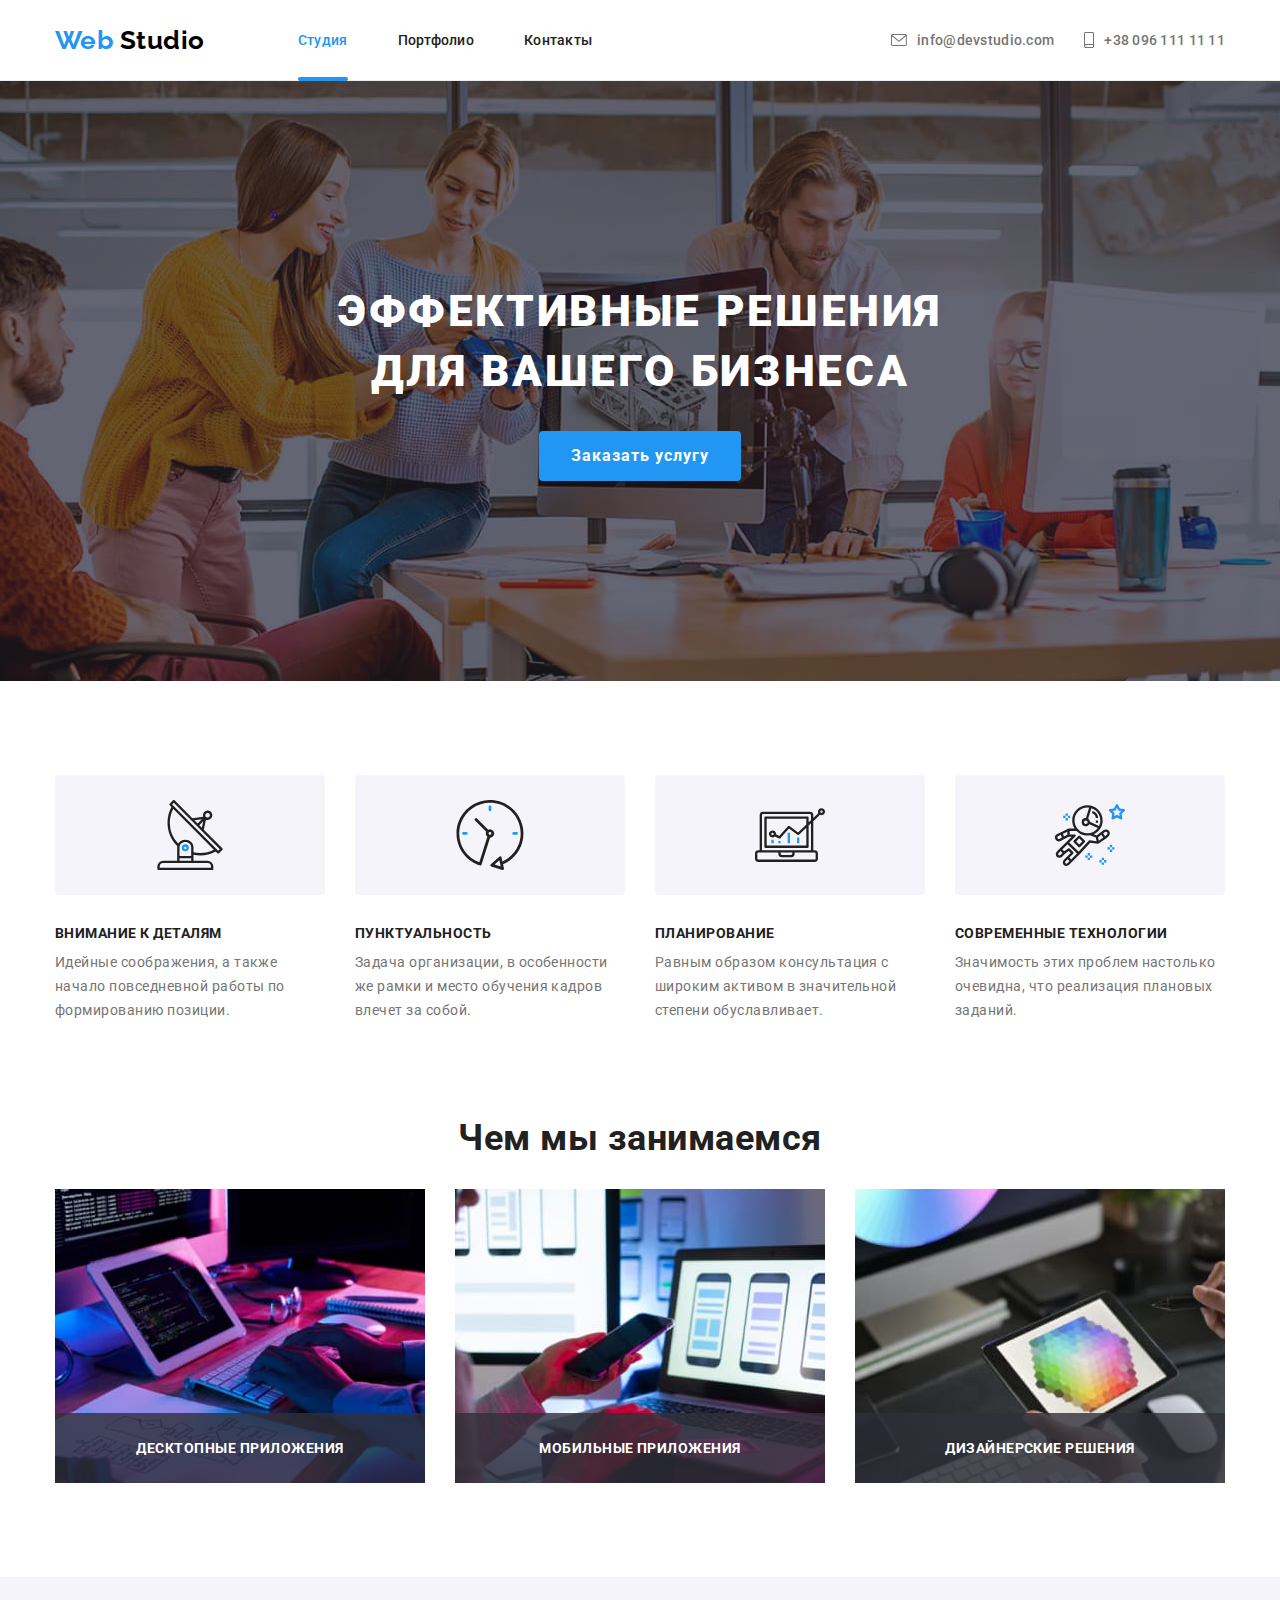
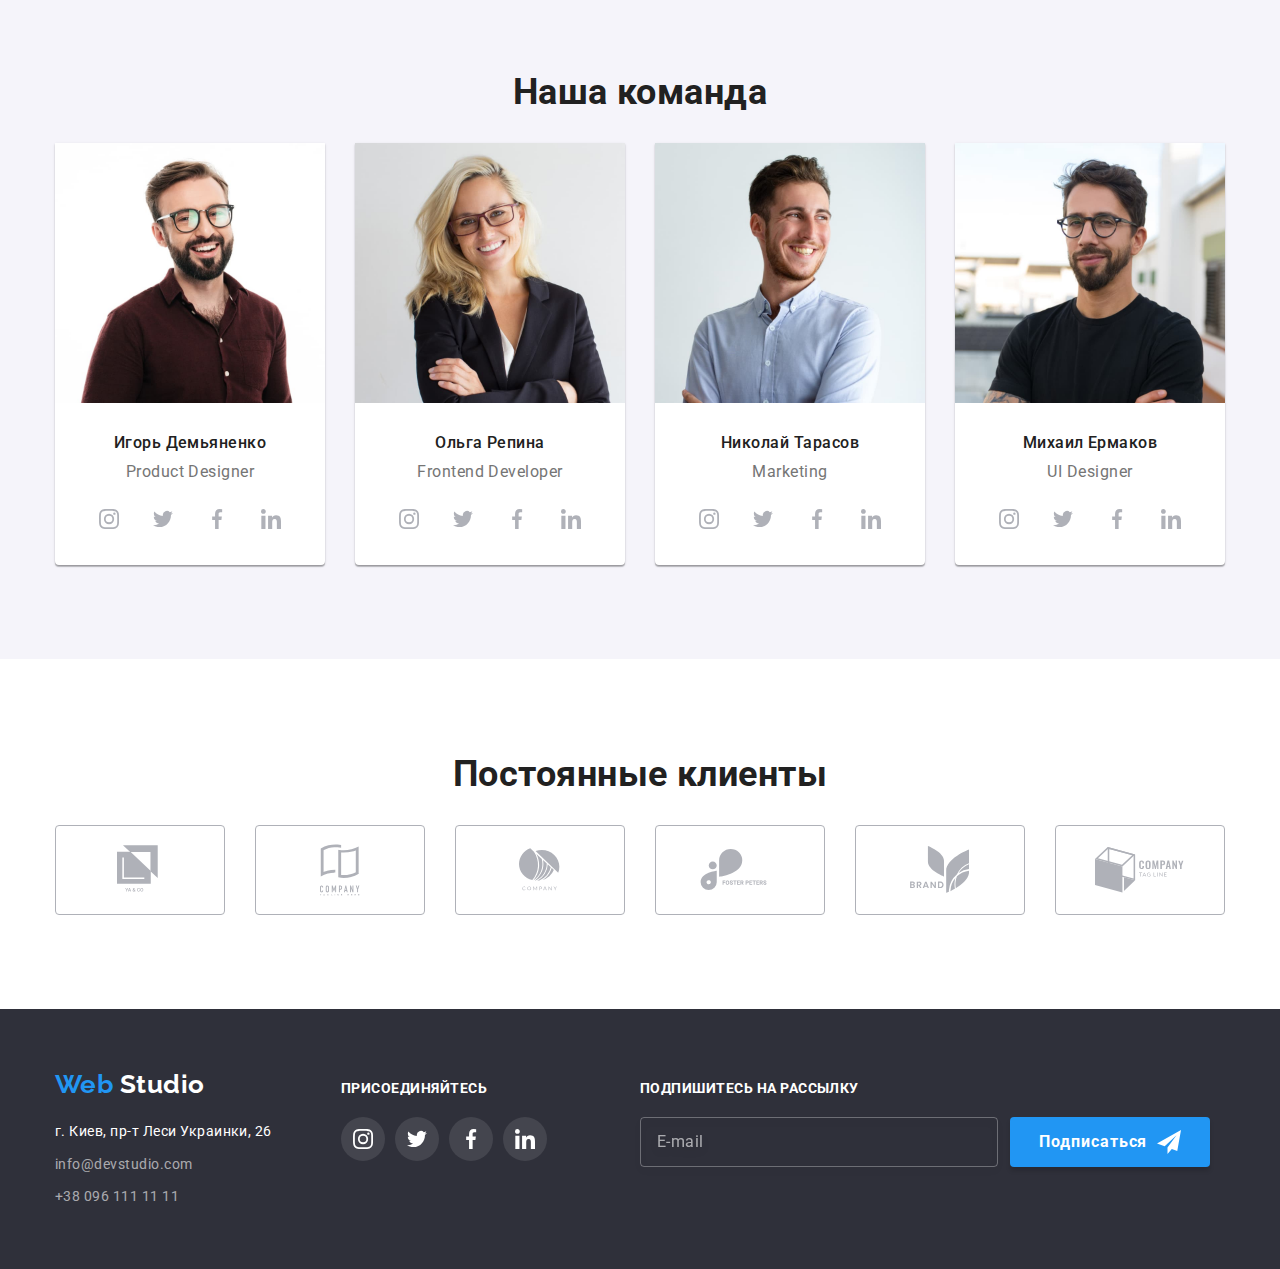
==== index.html @ 5e55ab85 "1" ====
<!DOCTYPE html>
<html lang="ru">

<head>
    <meta charset="UTF-8" />
    <meta name="viewport" content="width=device-width, initial-scale=1.0" />
    <title>Studio</title>
    <link
        href="https://fonts.googleapis.com/css2?family=Raleway:wght@700&family=Roboto:wght@400;500;700;900&display=swap"
        rel="stylesheet" />
    <link rel="stylesheet" href="./css/main.min.css">
</head>

<body>
    <header>
        <div class="container page-header">
            <nav class="header-nav">
                <a href="./index.html" class="logo-header logo"> <span>Web </span>Studio</a>
                <ul class="site-nav list">
                    <li class="item"><a href="./index.html" class="link current">Студия</a></li>
                    <li class="item"><a href="./portfolio.html" class="link">Портфолио</a></li>
                    <li class="item"><a href="#" class="link">Контакты</a></li>
                </ul>
            </nav>
            <ul class="contacts list">
                <li class="contacts item">
                    <a href="mailto:info@devstudio.com" class="link" target="_blank" rel="noopener noreferrer">
                        <svg class="contacts-icon envelope">
                            <use href="./images/sprite.svg#icon-envelope"></use>
                        </svg>
                        <span>info@devstudio.com</span>
                    </a>
                </li>
                <li class="contacts item">
                    <a href="tel:+380961111111" class="link" target="_blank" rel="noopener noreferrer">
                        <svg class="contacts-icon smartphone">
                            <use href="./images/sprite.svg#icon-smartphone"></use>
                        </svg>
                        <span>+38 096 111 11 11</span>
                    </a>
                </li>
            </ul>
        </div>
    </header>
    <main>

        <section class="hero">
            <div class="hero-container">
                <h1 class="hero-title">Эффективные решения для вашего бизнеса</h1>
                <button type="button" class="btn-main" data-modal-open>Заказать услугу</button>
            </div>
        </section>

        <section class="features no-padding">
            <div class="container">
                <h2 hidden class="visually-hidden">Advantage</h2>
                <ul class="features-list list">
                    <li class="features-item">
                        <div class="features-icon-bg">
                            <svg class="features-icon">
                                <use href="./images/sprite.svg#icon-antenna"></use>
                            </svg>
                        </div>
                        <h3 class="features-title">Внимание к деталям</h3>
                        <p>Идейные соображения, а также начало повседневной работы по формированию позиции.</p>
                    </li>
                    <li class="features-item">
                        <div class="features-icon-bg">
                            <svg class="features-icon">
                                <use href="./images/sprite.svg#icon-clock"></use>
                            </svg>
                        </div>
                        <h3 class="features-title">Пунктуальность</h3>
                        <p>Задача организации, в особенности же рамки и место обучения кадров влечет за собой.</p>
                    </li>
                    <li class="features-item">
                        <div class="features-icon-bg">
                            <svg class="features-icon">
                                <use href="./images/sprite.svg#icon-diagram"></use>
                            </svg>
                        </div>
                        <h3 class="features-title">Планирование</h3>
                        <p>Равным образом консультация с широким активом в значительной степени обуславливает.</p>
                    </li>
                    <li class="features-item">
                        <div class="features-icon-bg">
                            <svg class="features-icon">
                                <use href="./images/sprite.svg#icon-astronaut"></use>
                            </svg>
                        </div>
                        <h3 class="features-title">Современные технологии</h3>
                        <p>Значимость этих проблем настолько очевидна, что реализация плановых заданий.</p>
                    </li>
                </ul>
            </div>
        </section>

        <section class="services">
            <div class="container">
                <h2 class="section-title">Чем мы занимаемся</h2>
                <ul class="services-list list">
                    <li class="flex-element">
                        <img src="./images/img1.jpg" alt="Десктопные приложения" width="370" />
                        <h3>Десктопные приложения</h3>
                    </li>
                    <li class="flex-element">
                        <img src="./images/img2.jpg" alt="Мобильные приложения" width="370" />
                        <h3>Мобильные приложения</h3>
                    </li>
                    <li class="flex-element">
                        <img src="./images/img3.jpg" alt="Дизайнерские решения веб" width="370" />
                        <h3>Дизайнерские решения</h3>
                    </li>
                </ul>
            </div>
        </section>

        <section class="team">
            <div class="container">
                <h2 class="section-title">Наша команда</h2>
                <ul class="team-list list">
                    <li class="team-card">
                        <img src="images/img4.jpg" alt="Николай Кучеренко" width="270" />
                        <div class="team-main-info">
                            <h3>Игорь Демьяненко</h3>
                            <p>Product Designer</p>
                            <ul class="social-icons-list list">
                                <li class="social-icons-item">
                                    <a href="#" class="social-icons-link" target="_blank" rel="noopener noreferrer"
                                        aria-label="ссылка на Инстаграм">
                                        <svg class="social-icon" width="20" height="20">
                                            <use href="./images/sprite.svg#icon-instagram"></use>
                                        </svg>
                                    </a>
                                </li>
                                <li class="social-icons-item">
                                    <a href="#" class="social-icons-link" target="_blank" rel="noopener norefferer"
                                        aria-label="ссылка на Твиттер">
                                        <svg class="social-icon" width="20" height="20">
                                            <use href="./images/sprite.svg#icon-twitter"></use>
                                        </svg>
                                    </a>
                                </li>
                                <li class="social-icons-item">
                                    <a href="#" class="social-icons-link" target="_blank" rel="noopener norefferer"
                                        aria-label="ссылка на Фейсбук">
                                        <svg class="social-icon" width="20" height="20">
                                            <use href="./images/sprite.svg#icon-facebook"></use>
                                        </svg>
                                    </a>
                                </li>
                                <li class="social-icons-item">
                                    <a href="#" class="social-icons-link" target="_blank" rel="noopener norefferer"
                                        aria-label="ссылка на Линкэдин">
                                        <svg class="social-icon" width="20" height="20">
                                            <use href="./images/sprite.svg#icon-linkedin"></use>
                                        </svg>
                                    </a>
                                </li>
                            </ul>
                        </div>
                    </li>
                    <li class="team-card">
                        <img src="./images/img5.jpg" alt="Ольга Иванова" width="270" />
                        <div class="team-main-info">
                            <h3>Ольга Репина</h3>
                            <p>Frontend Developer</p>
                            <ul class="social-icons-list list">
                                <li class="social-icons-item">
                                    <a href="#" class="social-icons-link" target="_blank" rel="noopener noreferrer"
                                        aria-label="ссылка на Инстаграм">
                                        <svg class="social-icon" width="20" height="20">
                                            <use href="./images/sprite.svg#icon-instagram"></use>
                                        </svg>
                                    </a>
                                </li>
                                <li class="social-icons-item">
                                    <a href="#" class="social-icons-link" target="_blank" rel="noopener norefferer"
                                        aria-label="ссылка на Твиттер">
                                        <svg class="social-icon" width="20" height="20">
                                            <use href="./images/sprite.svg#icon-twitter"></use>
                                        </svg>
                                    </a>
                                </li>
                                <li class="social-icons-item">
                                    <a href="#" class="social-icons-link" target="_blank" rel="noopener norefferer"
                                        aria-label="ссылка на Фейсбук">
                                        <svg class="social-icon" width="20" height="20">
                                            <use href="./images/sprite.svg#icon-facebook"></use>
                                        </svg>
                                    </a>
                                </li>
                                <li class="social-icons-item">
                                    <a href="#" class="social-icons-link" target="_blank" rel="noopener norefferer"
                                        aria-label="ссылка на Линкэдин">
                                        <svg class="social-icon" width="20" height="20">
                                            <use href="./images/sprite.svg#icon-linkedin"></use>
                                        </svg>
                                    </a>
                                </li>
                            </ul>
                        </div>
                    </li>
                    <li class="team-card">
                        <img src="./images/img6.jpg" alt="Андрей Шевченко" width="270" />
                        <div class="team-main-info">
                            <h3>Николай Тарасов</h3>
                            <p>Marketing</p>
                            <ul class="social-icons-list list">
                                <li class="social-icons-item">
                                    <a href="#" class="social-icons-link" target="_blank" rel="noopener noreferrer"
                                        aria-label="ссылка на Инстаграм">
                                        <svg class="social-icon" width="20" height="20">
                                            <use href="./images/sprite.svg#icon-instagram"></use>
                                        </svg>
                                    </a>
                                </li>
                                <li class="social-icons-item">
                                    <a href="#" class="social-icons-link" target="_blank" rel="noopener norefferer"
                                        aria-label="ссылка на Твиттер">
                                        <svg class="social-icon" width="20" height="20">
                                            <use href="./images/sprite.svg#icon-twitter"></use>
                                        </svg>
                                    </a>
                                </li>
                                <li class="social-icons-item">
                                    <a href="#" class="social-icons-link" target="_blank" rel="noopener norefferer"
                                        aria-label="ссылка на Фейсбук">
                                        <svg class="social-icon" width="20" height="20">
                                            <use href="./images/sprite.svg#icon-facebook"></use>
                                        </svg>
                                    </a>
                                </li>
                                <li class="social-icons-item">
                                    <a href="#" class="social-icons-link" target="_blank" rel="noopener norefferer"
                                        aria-label="ссылка на Линкэдин">
                                        <svg class="social-icon" width="20" height="20">
                                            <use href="./images/sprite.svg#icon-linkedin"></use>
                                        </svg>
                                    </a>
                                </li>
                            </ul>
                        </div>
                    </li>
                    <li class="team-card">
                        <img src="./images/img7.jpg" alt="Иван Николаев" width="270" />
                        <div class="team-main-info">
                            <h3>Михаил Ермаков</h3>
                            <p>UI Designer</p>
                            <ul class="social-icons-list list">
                                <li class="social-icons-item">
                                    <a href="#" class="social-icons-link" target="_blank" rel="noopener noreferrer"
                                        aria-label="ссылка на Инстаграм">
                                        <svg class="social-icon" width="20" height="20">
                                            <use href="./images/sprite.svg#icon-instagram"></use>
                                        </svg>
                                    </a>
                                </li>
                                <li class="social-icons-item">
                                    <a href="#" class="social-icons-link" target="_blank" rel="noopener norefferer"
                                        aria-label="ссылка на Твиттер">
                                        <svg class="social-icon" width="20" height="20">
                                            <use href="./images/sprite.svg#icon-twitter"></use>
                                        </svg>
                                    </a>
                                </li>
                                <li class="social-icons-item">
                                    <a href="#" class="social-icons-link" target="_blank" rel="noopener norefferer"
                                        aria-label="ссылка на Фейсбук">
                                        <svg class="social-icon" width="20" height="20">
                                            <use href="./images/sprite.svg#icon-facebook"></use>
                                        </svg>
                                    </a>
                                </li>
                                <li class="social-icons-item">
                                    <a href="#" class="social-icons-link" target="_blank" rel="noopener norefferer"
                                        aria-label="ссылка на Линкэдин">
                                        <svg class="social-icon" width="20" height="20">
                                            <use href="./images/sprite.svg#icon-linkedin"></use>
                                        </svg>
                                    </a>
                                </li>
                            </ul>
                        </div>
                    </li>
                </ul>
            </div>
        </section>

        <section class="clients">
            <div class="container studio ">
                <h2 class="section-title">Постоянные клиенты</h2>
                <ul class="clients-list list">
                    <li class="clients-item">
                        <a href="#" class="clients-link " target="_blank" rel="noopener noreferrer" aria-label="YA&KO">
                            <svg class="clients-icon" width="45" height="50">
                                <use href="./images/sprite.svg#icon-logo1"></use>
                            </svg>
                        </a>
                    </li>
                    <li class="clients-item">
                        <a href="#" class="clients-link" target="_blank" rel="noopener noreferrer"
                            aria-label="Company Tagline Here">
                            <svg class="clients-icon" width="40" height="52">
                                <use href="./images/sprite.svg#icon-logo2"></use>
                            </svg>
                        </a>
                    </li>
                    <li class="clients-item">
                        <a href="#" class="clients-link" target="_blank" rel="noopener noreferrer" aria-label="Company">
                            <svg class="clients-icon" width="41" height="43">
                                <use href="./images/sprite.svg#icon-logo3"></use>
                            </svg>
                        </a>
                    </li>
                    <li class="clients-item">
                        <a href="#" class="clients-link" target="_blank" rel="noopener noreferrer"
                            aria-label="Foster Peretrs">
                            <svg class="clients-icon" width="80" height="42">
                                <use href="./images/sprite.svg#icon-logo4"></use>
                            </svg>
                        </a>
                    </li>
                    <li class="clients-item">
                        <a href="#" class="clients-link" target="_blank" rel="noopener noreferrer" aria-label="Brand">
                            <svg class="clients-icon" width="59" height="47">
                                <use href="./images/sprite.svg#icon-logo5"></use>
                            </svg>
                        </a>
                    </li>
                    <li class="clients-item">
                        <a href="#" class="clients-link" target="_blank" rel="noopener noreferrer"
                            aria-label="Company Tag Line">
                            <svg class="clients-icon" width="89" height="46">
                                <use href="./images/sprite.svg#icon-logo6"></use>
                            </svg>
                        </a>
                    </li>
                </ul>
            </div>
        </section>
    </main>



    <footer class="footer">
        <div class="footer-flexbox container">
            <div class="footer-block-contacts">
                <div class="footer-address-contacts">
                    <a href="./" class="logo-footer logo"> <span>Web </span>Studio</a>
                    <address class="address">
                        <ul class="list">
                            <li class="address-item">г. Киев, пр-т Леси Украинки, 26</li>
                            <li class="address-contacts">
                                <a href="mailto:info@devstudio.com" class="link" target="_blank"
                                    rel="noopener noreferrer">
                                    info@devstudio.com
                                </a>
                            </li>
                            <li class="address-contacts">
                                <a href="tel:+380961111111" class="link" target="_blank" rel="noopener noreferrer">
                                    +38 096 111 11 11
                                </a>
                            </li>
                        </ul>
                    </address>
                </div>
                <div class="footer-social-contacts">
                    <p>
                        <b class="call-to-activity">Присоединяйтесь</b>
                    </p>
                    <ul class="footer-social-icons-list list">
                        <li class="footer-social-icons-item">
                            <a href="#" class="footer-social-icons-link" target="_blank" rel="noopener noreferrer"
                                aria-label="ссылка на Инстаграм">
                                <svg class="footer-social-icon" width="20" height="20">
                                    <use href="./images/sprite.svg#icon-instagram"></use>
                                </svg>
                            </a>
                        </li>
                        <li class="footer-social-icons-item">
                            <a href="#" class="footer-social-icons-link" target="_blank" rel="noopener norefferer"
                                aria-label="ссылка на Твиттер">
                                <svg class="footer-social-icon" width="20" height="20">
                                    <use href="./images/sprite.svg#icon-twitter"></use>
                                </svg>
                            </a>
                        </li>
                        <li class="footer-social-icons-item">
                            <a href="#" class="footer-social-icons-link" target="_blank" rel="noopener norefferer"
                                aria-label="ссылка на Фейсбук">
                                <svg class="footer-social-icon" width="20" height="20">
                                    <use href="./images/sprite.svg#icon-facebook"></use>
                                </svg>
                            </a>
                        </li>
                        <li class="footer-social-icons-item">
                            <a href="#" class="footer-social-icons-link" target="_blank" rel="noopener norefferer"
                                aria-label="ссылка на Линкэдин">
                                <svg class="footer-social-icon" width="20" height="20">
                                    <use href="./images/sprite.svg#icon-linkedin"></use>
                                </svg>
                            </a>
                        </li>
                    </ul>
                </div>
            </div>
            <div class="footer-form">
                <p>
                    <b class="call-to-activity">Подпишитесь на рассылку</b>
                </p>
                <div class="input-form">
                    <form class="mail-form">


                        <input class="form-input-mail" type="text" id="mail" placeholder="E-mail" />

                        <button type="submit" class="btn-footer">
                            Подписаться<svg class="icon-logo-thumb" width="24" height="24">
                                <use xlink:href="./images/symbol-defs.svg#icon-icon-send" />
                            </svg>
                        </button>
                    </form>
                </div>
            </div>
        </div>
    </footer>






    <div class="backdrop is-hidden" data-modal>
        <div class="modal">


            <form action="#" class="modal-form-box">

                <button type="button" class="btn-modal" data-modal-close>
                    <svg class="modal-icon" width="18" height="18">
                        <use href="./images/sprite.svg#close-back-18dp"></use>
                    </svg>
                </button>
                <h2 class="section-title-top">Оставьте свои данные, мы вам перезвоним</h2>

                <div class="modal-form-field">
                    <label class="modal-label" for="name-form">
                        <span class="text-dec-label">Имя</span>
                        <input class="contact-form-text" type="text" name="user-name*" id="name-form">
                        <svg class="icon-form-input">
                            <use xlink:href="./images/sprite.svg#icon-human" />
                        </svg>
                    </label>
                </div>

                <div class="modal-form-field">
                    <label for="tel-form">
                        <span class="text-dec-label">Телефон</span>
                        <input class="contact-form-text" type="tel" name="tel*" id="tel-form">
                        <svg class="icon-form-input">
                            <use xlink:href="./images/sprite.svg#icon-tel" />
                        </svg>
                    </label>
                </div>


                <div class="modal-form-field">
                    <label for="mail-form">
                        <span class="text-dec-label">Почта</span>
                        <input class="contact-form-text" type="email" name="mail*" id="mail-form">
                        <svg class="icon-form-input">
                            <use xlink:href="./images/sprite.svg#icon-mail" />
                        </svg>
                    </label>
                </div>


                <div class="modal-form-field">
                    <label for="comment-form">
                        <span class="text-dec-label">Комментарий</span>
                        <textarea class="contact-form-massage" placeholder="Введите текст" name="user-messag"
                            id="comment-form"></textarea>
                    </label>
                </div>

                <div class="modal-form-confirmation">
                    <input class="contact-form-input visually-hidden" type="checkbox" value="accept" name="policy"
                        id="policy">
                    <label class="confirmation" for="policy">
                        <span class="confirmation-title">Соглашаюсь с рассылкойи принимаю &nbsp;</span>
                        <a href="./index.html" class="accept-text-desc">Условия договора</a>
                    </label>
                </div>

                <button type="submit" class="btn-modal-push">Отправить</button>
            </form>


        </div>
    </div>
    <script src="./js/modal.js"></script>
</body>

</html>
---- css/main.min.css ----
.visually-hidden{position:absolute !important;clip:rect(1px 1px 1px 1px);clip:rect(1px, 1px, 1px, 1px);padding:0 !important;border:0 !important;height:1px !important;width:1px !important;overflow:hidden}html{box-sizing:border-box}*,*::before,*::after{box-sizing:inherit}body{font-family:'Roboto', sans-serif;letter-spacing:0.03em}a{display:block;text-decoration:none}address{font-style:normal}.list{list-style:none;padding:0;margin:0}.logo{font-family:'Raleway', sans-serif;font-weight:700;font-size:26px;line-height:1.192;color:#000}.logospan{color:#2196f3}img{display:block;max-width:100%;height:auto}header{border-bottom:1px solid #ececec}header-header{display:flex;align-items:center}header-nav{display:flex;align-items:center}.logo-header{color:#000;margin-right:93px}.page-header{justify-content:space-between;flex-wrap:wrap;display:flex;align-items:center}.header-nav{display:flex;align-items:center}.site-nav{flex-wrap:wrap;display:flex}.site-nav .item:not(:last-child){margin-right:50px}.site-nav .link{padding-top:32px;padding-bottom:32px;font-weight:500;font-size:14px;line-height:1.143;letter-spacing:0.02em;color:#212121;transition:color 250ms cubic-bezier(0.4, 0, 0.2, 1)}.site-nav .current{position:relative;color:#2196f3}.site-nav .current::after{position:absolute;bottom:-1px;display:block;content:' ';border-radius:2px;width:100%;height:4px;background:#2196f3}.site-nav .link:hover,.site-nav .link:focus{color:#2196f3}.contacts{display:flex;margin-left:auto}.contacts .item+.item{margin-left:30px}.contacts .link{display:flex;align-items:center;font-weight:500;font-size:14px;line-height:1.143;letter-spacing:0.02em;color:#757575;transition:color 250ms cubic-bezier(0.4, 0, 0.2, 1)}.contacts .link:hover,.contacts .link:focus{color:#2196f3}.contacts-icon{margin-right:10px;fill:currentColor}.contacts-icon.envelope{width:16px;height:12px}.contacts-icon.smartphone{width:10px;height:16px}.btn-footer{display:flex;align-items:center;min-width:200px;min-height:50px;padding:10px 28px 10px 29px;border-radius:4px;font-weight:700;font-size:16px;line-height:1.875;text-align:center;letter-spacing:0.06em;color:#fff;background:#2196f3;box-shadow:0px 4px 4px rgba(0,0,0,0.15);cursor:pointer;border:0 solid transparent;background-color:#2196f3;transition:color 250ms cubic-bezier(0.4, 0, 0.2, 1),background-color 250ms cubic-bezier(0.4, 0, 0.2, 1)}.social-icons-list{flex-wrap:wrap;display:flex;justify-content:center}.social-icons-link{display:flex;justify-content:center;align-items:center;width:44px;height:44px;border-radius:50%;color:#afb1b8;background-color:transparent;transition:color 250ms cubic-bezier(0.4, 0, 0.2, 1),background-color 250ms cubic-bezier(0.4, 0, 0.2, 1)}.social-icons-link:hover,.social-icons-link:focus{color:#fff;background-color:#2196f3}.social-icons-item:not(:last-child){margin-right:10px}.social-icon{fill:currentColor}/*! normalize.css v8.0.1 | MIT License | github.com/necolas/normalize.css */html{line-height:1.15;-webkit-text-size-adjust:100%}body{margin:0}main{display:block}h1{font-size:2em;margin:0.67em 0}hr{box-sizing:content-box;height:0;overflow:visible}pre{font-family:monospace, monospace;font-size:1em}a{background-color:transparent}abbr[title]{border-bottom:none;text-decoration:underline;text-decoration:underline dotted}b,strong{font-weight:bolder}code,kbd,samp{font-family:monospace, monospace;font-size:1em}small{font-size:80%}sub,sup{font-size:75%;line-height:0;position:relative;vertical-align:baseline}sub{bottom:-0.25em}sup{top:-0.5em}img{border-style:none}button,input,optgroup,select,textarea{font-family:inherit;font-size:100%;line-height:1.15;margin:0}button,input{overflow:visible}button,select{text-transform:none}button,[type="button"],[type="reset"],[type="submit"]{-webkit-appearance:button}button::-moz-focus-inner,[type="button"]::-moz-focus-inner,[type="reset"]::-moz-focus-inner,[type="submit"]::-moz-focus-inner{border-style:none;padding:0}button:-moz-focusring,[type="button"]:-moz-focusring,[type="reset"]:-moz-focusring,[type="submit"]:-moz-focusring{outline:1px dotted ButtonText}fieldset{padding:0.35em 0.75em 0.625em}legend{box-sizing:border-box;color:inherit;display:table;max-width:100%;padding:0;white-space:normal}progress{vertical-align:baseline}textarea{overflow:auto}[type="checkbox"],[type="radio"]{box-sizing:border-box;padding:0}[type="number"]::-webkit-inner-spin-button,[type="number"]::-webkit-outer-spin-button{height:auto}[type="search"]{-webkit-appearance:textfield;outline-offset:-2px}[type="search"]::-webkit-search-decoration{-webkit-appearance:none}::-webkit-file-upload-button{-webkit-appearance:button;font:inherit}details{display:block}summary{display:list-item}template{display:none}[hidden]{display:none}section{padding-top:94px;padding-bottom:94px}.hero{display:flex;max-width:100%;min-height:600px;margin-left:auto;margin-right:auto;background-color:#757575;background-image:linear-gradient(to right, rgba(47,48,58,0.4), rgba(47,48,58,0.4)),url(../images/hero-img.jpg);background-repeat:no-repeat;background-position:center;background-size:cover}.hero-container{display:flex;flex-wrap:wrap;justify-content:center;max-width:696px;margin:auto}.hero-title{margin-top:0;margin-bottom:30px;font-weight:900;font-size:44px;line-height:1.364;letter-spacing:0.06em;text-align:center;text-transform:uppercase;color:#fff}html{box-sizing:border-box}*,*::before,*::after{box-sizing:inherit}body{font-family:'Roboto', sans-serif;letter-spacing:0.03em}a{display:block;text-decoration:none}address{font-style:normal}address>.list{font-weight:400;font-size:14px;line-height:1.714}address-contacts .link{margin-top:9px;color:rgba(255,255,255,0.6);transition:color 250ms cubic-bezier(0.4, 0, 0.2, 1)}address-contacts .link:hover,address-contacts .link:focus{color:#2196f3}img{display:block}.list{list-style:none;padding:0;margin:0}.container{max-width:1200px;margin-right:auto;margin-left:auto;padding-right:15px;padding-left:15px}.logo{font-family:'Raleway', sans-serif;font-weight:700;font-size:26px;line-height:1.192}.logo span{color:#2196f3}.btn-main{border-radius:4px;border:0 solid transparent;min-width:200px;padding:10px 32px;font-weight:700;font-size:16px;line-height:1.875;letter-spacing:0.06em;color:#fff;background-color:#2196f3;box-shadow:0px 4px 4px rgba(0,0,0,0.15);cursor:pointer;transition:color 250ms cubic-bezier(0.4, 0, 0.2, 1),background-color 250ms cubic-bezier(0.4, 0, 0.2, 1)}.btn-main:hover,.btn-main:focus{color:#2196f3;background-color:#fff}.section-title{margin-top:0;font-weight:bold;font-size:36px;line-height:1.167;text-align:center;color:#212121}.features-title{margin-top:30px;margin-bottom:10px;font-weight:700;font-size:14px;line-height:1.143;text-transform:uppercase;color:#212121}.projects-title{font-weight:700;font-size:18px;line-height:2;letter-spacing:0.06em;color:#212121}.projects-subtitle{font-weight:400;font-size:16px;line-height:1.875;color:#757575}section.no-padding{padding-bottom:0}.features-list{flex-wrap:wrap;display:flex}.features-list .features-item{width:calc((100% - 90px) / 4)}.features-list>.features-item:not(:last-child){margin-right:30px}.features-icon-bg{display:flex;justify-content:center;align-items:center;max-width:100%;height:120px;background-color:#f5f4fa;border-radius:4px}.features-icon{width:70px;height:70px}.features p{margin:0;font-weight:400;font-size:14px;line-height:1.714;color:#757575}.services-list{display:flex;flex-wrap:wrap}.services-list .flex-element{width:calc((100% - 60px) / 3)}.services-list .flex-element:not(:nth-child(3n)){margin-right:30px}.services-list .flex-element{position:relative}.services-list h3{position:absolute;bottom:0;margin:0;padding-top:27px;padding-bottom:27px;font-weight:700;font-size:14px;line-height:1.143;text-align:center;text-transform:uppercase;width:100%;height:70px;color:#fff;background:rgba(47,48,58,0.8)}.team{display:flex;flex-wrap:wrap;background-color:#f5f4fa;min-width:100%}.team-list{display:flex;flex-wrap:wrap}.team-card{width:calc((100% - 90px) / 4);border-radius:0px 0px 4px 4px;background-color:#fff;box-shadow:0px 1px 3px rgba(0,0,0,0.12),0px 1px 1px rgba(0,0,0,0.14),0px 2px 1px rgba(0,0,0,0.2)}.team h3{margin-top:0;margin-bottom:10px;font-weight:500;font-size:16px;line-height:1.187;text-align:center;color:#212121}.team p{margin-top:0;margin-bottom:16px;font-weight:400;font-size:16px;line-height:1.187;text-align:center;color:#757575}.team-list .team-card:not(:nth-child(4n)){margin-right:30px}.team-main-info{padding-top:30px;padding-bottom:24px}.clients-list{display:flex;flex-wrap:wrap}.clients-list .clients-item{width:calc((100% - 150px) / 6)}.clients-list .clients-item:not(:nth-child(6n)){margin-right:30px}.clients-link{display:flex;justify-content:center;align-items:center;height:90px;border:1px solid #afb1b8;box-sizing:border-box;border-radius:4px;color:#afb1b8;transition:color 250ms cubic-bezier(0.4, 0, 0.2, 1),background-color 250ms cubic-bezier(0.4, 0, 0.2, 1)}.clients-link:hover,.clients-link:focus{border-color:#2196f3;color:#2196f3}.clients-icon{fill:currentColor}.footer{min-width:100%;background-color:#2f303a;color:#fff}.footer-flexbox{display:flex;align-items:baseline;padding-top:60px;padding-bottom:60px}.footer-block-contacts{margin-right:93px;display:flex;align-items:baseline}.footer-social-contacts{margin-left:69px}.footer p{margin-top:0;margin-bottom:20px}.footer-social-icons-list{display:flex;justify-content:center}.footer-social-icons-link{display:flex;justify-content:center;align-items:center;width:44px;height:44px;border-radius:50%;color:#fff;background-color:rgba(255,255,255,0.1);transition:background-color 250ms cubic-bezier(0.4, 0, 0.2, 1)}.footer-social-icons-link:not(:last-child){margin-right:10px}.footer-social-icons-link:hover,.footer-social-icons-link:focus{background-color:#2196f3}.footer-social-icon{fill:currentColor}.logo-footer{margin-bottom:20px;color:#fff}.address>.list{font-weight:400;font-size:14px;line-height:1.714}.address-contacts .link{margin-right:70px;margin-top:9px;color:rgba(255,255,255,0.6);transition:color 250ms cubic-bezier(0.4, 0, 0.2, 1)}.address-contacts .link:hover,.address-contacts .link:focus{color:#2196f3}.call-to-activity{font-weight:700;font-size:14px;line-height:1.143;text-transform:uppercase}.footer-social-icons-link{display:flex;align-items:center;width:44px;height:44px;border-radius:50%;color:#fff;background-color:rgba(255,255,255,0.1);transition:background-color 250ms cubic-bezier(0.4, 0, 0.2, 1)}.footer-social-icons-link:hover,.footer-social-icons-link:focus{background-color:#2196f3}.footer-social-icons-item:not(:last-child){margin-right:10px}.footer-social-icon{fill:currentColor}.input-form{display:flex}.email-input{display:flex;align-items:center;border-radius:4px;padding:15px 295px 16px 15px;margin-right:12px;font-weight:400;font-size:16px;line-height:1.25;color:rgba(255,255,255,0.6);border:1px solid rgba(255,255,255,0.3)}.btn-footer{display:flex;align-items:center;min-width:200px;min-height:50px;padding:10px 28px 10px 29px;border-radius:4px;font-weight:700;font-size:16px;line-height:1.875;text-align:center;letter-spacing:0.06em;color:#fff;background:#2196f3;box-shadow:0px 4px 4px rgba(0,0,0,0.15);cursor:pointer}.icon-logo-thumb{justify-content:center;align-items:center;fill:#fff;margin-left:10px}.btn-modal{width:30px;height:30px;background-color:#fff;border:1px solid rgba(0,0,0,0.1);box-sizing:border-box;border-radius:50%;cursor:pointer;outline:none;position:absolute;top:8px;right:8px;display:flex;justify-content:center;align-items:center;margin:0;padding:0;color:#212121}.btn-modal:hover{color:#2196f3}.btn-modal-push{position:relative;left:50%;transform:translate(-50%, 0);width:200px;height:50px;border:0 solid transparent;color:#fff;background-color:#2196f3;transition:color 250ms cubic-bezier(0.4, 0, 0.2, 1),background-color 250ms cubic-bezier(0.4, 0, 0.2, 1);border-radius:4px;cursor:pointer;margin-bottom:0;padding:0}.portfolio-filter{flex-wrap:wrap;display:flex;justify-content:center;margin-bottom:50px}.portfolio-filter .item:not(:last-child){margin-right:8px}.portolio-list{display:flex;flex-wrap:wrap}.list>.portfolio-projects:not(:nth-child(3n)){margin-right:30px}.list>.portfolio-projects:not(:nth-last-child(-n+3)){margin-bottom:30px}.portfolio-projects{width:370px;transition:box-shadow 250ms cubic-bezier(0.4, 0, 0.2, 1)}.portfolio-projects:hover,.portfolio-projects:focus{box-shadow:0px 1px 1px rgba(0,0,0,0.12),0px 4px 4px rgba(0,0,0,0.06),1px 4px 6px rgba(0,0,0,0.16)}.portfolio-projects h2{margin-top:0;margin-bottom:4px}.portfolio-projects p{margin-top:0;margin-bottom:0}.portfolio-projects .overlay{position:absolute;top:0;right:0;bottom:0;left:0;transform:translateY(100%);padding:63px 24px;font-weight:400;font-size:18px;line-height:1.556;color:#fff;background:rgba(33,150,243,0.9);transition:transform 250ms cubic-bezier(0.4, 0, 0.2, 1)}.portfolio-projects:hover .overlay,.portfolio-projects:focus .overlay{transform:translateY(0)}.projects-thumb{position:relative;overflow:hidden}.portfolio-projects-desc{padding:20px 24px;background-color:#fff;border-right:1px solid #eee;border-bottom:1px solid #eee;border-left:1px solid #eee}.modal-icon{fill:currentColor}.section-title-top{margin-top:0;margin-bottom:30px;font-size:20px;letter-spacing:0.03em}.modal-title-box{display:flex;flex-direction:column;margin:0 auto}.contact-form-massage{padding:12px 16px;width:100%;height:120px;background:#fff;border-radius:4px;resize:none;border:1px solid rgba(33,33,33,0.2);box-sizing:border-box;outline:none}.form-input-mail::-webkit-input-placeholder{font-family:Roboto;font-style:normal;font-weight:normal;font-size:16px;line-height:20px;display:flex;align-items:center;letter-spacing:0.03em;color:rgba(255,255,255,0.6)}.contact-form-text{padding-left:42px;width:100%;height:40px;background:#FFFFFF;border-radius:4px;resize:none;border:1px solid rgba(33,33,33,0.2);box-sizing:border-box;outline:none}.contact-form-text:hover,.contact-form-text:focus{border-color:#2196f3}.contact-form-text:focus ~ .icon-form-input,.contact-form-text:hover ~ .icon-form-input{fill:#2196f3}.text-dec-label{position:absolute;font-family:Roboto;font-style:normal;font-weight:normal;font-size:12px;line-height:14px;letter-spacing:0.01em;color:#757575;transform:translateY(-100%);top:-4px}.accept-text-desc{display:inline;font-family:Roboto;font-style:normal;font-weight:normal;font-size:14px;line-height:13px;letter-spacing:0.03em;border-bottom:2px solid var --accept-color;color:#2196f3}.confirmation{justify-content:center;display:flex;align-items:center}.confirmation-title{font-family:Roboto;font-style:normal;font-weight:normal;font-size:14px;line-height:24px;letter-spacing:0.03em;color:#757575}.confirmation::before{content:"";width:16px;height:15px;background:url(../images/vector-box.svg);margin-right:7px}.icon-form-input{top:11px;left:12px;position:absolute;width:18px;height:18px;justify-content:center;align-items:center;fill:#212121}.modal-form-field{max-height:120px;position:relative}.modal-form-field:not(:nth-child(6)){margin-bottom:28px;position:relative}.modal-form-confirmation{margin-top:20px;margin-bottom:30px;position:relative}.contact-form-massage:hover,.contact-form-massage:focus{border-color:#2196f3}.modal-form-field:hover,.modal-form-field:focus{color:#2196f3}.contact-form-input:checked+.confirmation::before{background-image:url(../images/icon-check.svg)}.contact-form-input:checked+.confirmation .confirmation-title{color:#2196f3}.form-input-label{display:flex;position:absolute;color:rgba(255,255,255,0.6);top:50%;left:16px;transform:translateY(-50%)}.mail-form{flex-wrap:wrap;display:flex}.input-container{display:flex;position:relative;justify-content:center;margin-right:12px}.form-input-mail{margin-right:12px;color:white;padding:15px 0 15px 16px;background-color:transparent;border:1px solid rgba(255,255,255,0.3);box-sizing:border-box;filter:drop-shadow(0px 4px 4px rgba(0,0,0,0.15));border-radius:4px;width:358px;height:50px}.form-input-mail:focus+form-input-label{opacity:0}.backdrop{position:fixed;left:0;right:0;top:0;bottom:0;background-color:rgba(0,0,0,0.5);transition:all 250ms ease;transition-delay:0s}.modal{position:absolute;left:0;right:0;top:0;bottom:0;overflow:hidden auto;padding:20px 0;display:flex}.modal-form-box{border-radius:4px;padding:40px;width:528px;background-color:#fff;position:relative;width:528px;position:relative;background-color:#fff;margin:auto;transition:all .4s ease;transform:rotate(0) scale(1) translate(0);transition-delay:.5s}.backdrop.is-hidden{opacity:0;visibility:hidden;transition-delay:.25s}.is-hidden .modal-form-box{transform:rotate(400deg) scale(0) translate(400%);transition-delay:0s}
/*# sourceMappingURL=main.min.css.map */
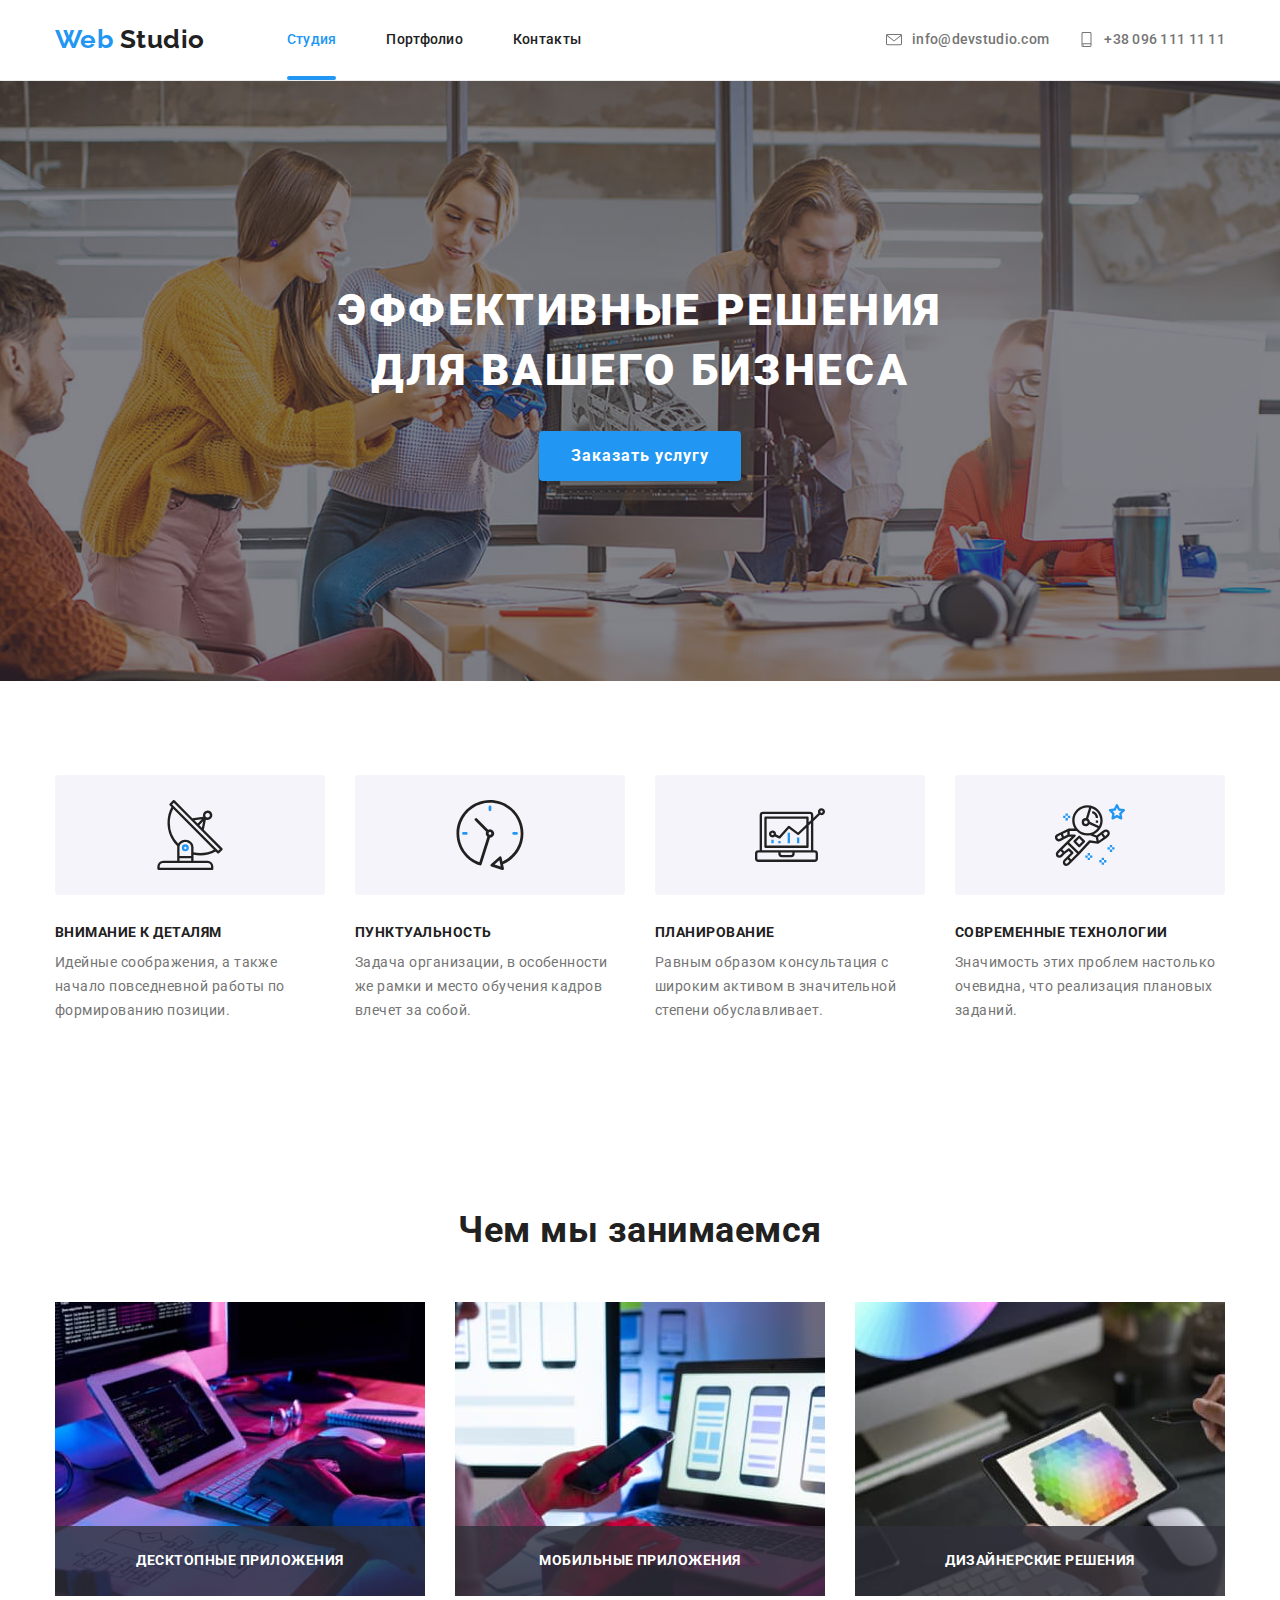
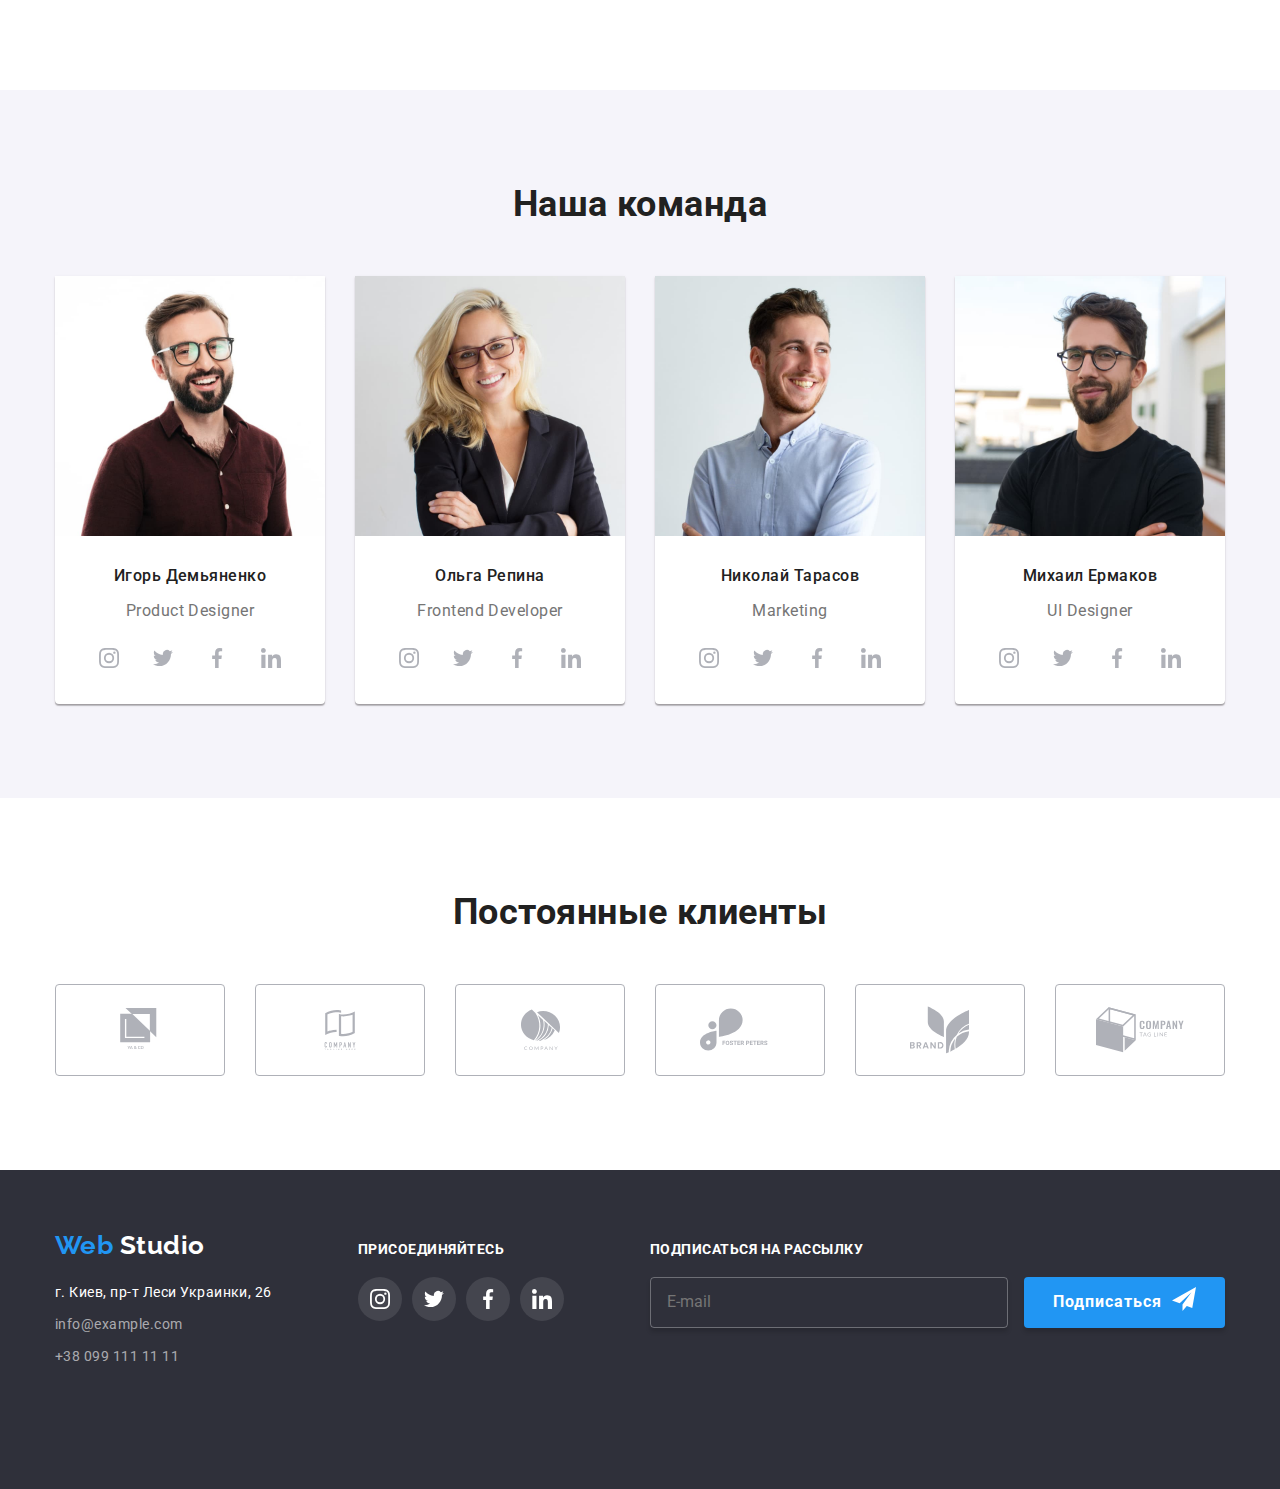
==== commit 2dcedbb5: "1" ====
--- a/index.html
+++ b/index.html
@@ -2,504 +2,603 @@
 <html lang="ru">
 
 <head>
-    <meta charset="UTF-8" />
-    <meta name="viewport" content="width=device-width, initial-scale=1.0" />
-    <title>Studio</title>
-    <link
-        href="https://fonts.googleapis.com/css2?family=Raleway:wght@700&family=Roboto:wght@400;500;700;900&display=swap"
-        rel="stylesheet" />
-    <link rel="stylesheet" href="./css/main.min.css">
+  <meta charset="UTF-8" />
+  <meta name="viewport" content="width=device-width, initial-scale=1.0" />
+  <title>Document</title>
+  <link rel="stylesheet" href="./css/main.min.css" />
 </head>
 
-<body>
-    <header>
-        <div class="container page-header">
-            <nav class="header-nav">
-                <a href="./index.html" class="logo-header logo"> <span>Web </span>Studio</a>
-                <ul class="site-nav list">
-                    <li class="item"><a href="./index.html" class="link current">Студия</a></li>
-                    <li class="item"><a href="./portfolio.html" class="link">Портфолио</a></li>
-                    <li class="item"><a href="#" class="link">Контакты</a></li>
-                </ul>
-            </nav>
-            <ul class="contacts list">
-                <li class="contacts item">
-                    <a href="mailto:info@devstudio.com" class="link" target="_blank" rel="noopener noreferrer">
-                        <svg class="contacts-icon envelope">
-                            <use href="./images/sprite.svg#icon-envelope"></use>
-                        </svg>
-                        <span>info@devstudio.com</span>
-                    </a>
-                </li>
-                <li class="contacts item">
-                    <a href="tel:+380961111111" class="link" target="_blank" rel="noopener noreferrer">
-                        <svg class="contacts-icon smartphone">
-                            <use href="./images/sprite.svg#icon-smartphone"></use>
-                        </svg>
-                        <span>+38 096 111 11 11</span>
-                    </a>
-                </li>
+<body class="page">
+  <!-- header -->
+  <header class="head">
+    <div class="container header">
+      <nav class="main-nav">
+        <a href="" class="logo logo-main">
+          Web <span class="item">Studio</span>
+        </a>
+
+        <button type="button" class="menu-burger" aria-expanded="false" aria-controls="menu-container" data-menu-button>
+          <svg width="40" height="40" aria-label="Переключатель мобильного меню">
+            <use class="icon-cross" href="./images/symbol-defs.svg#close-burger"></use>
+            <use class="icon-menu" href="./images/symbol-defs.svg#menu-burger"></use>
+          </svg>
+        </button>
+
+        <div class="menu-container" id="menu-container" data-menu>
+          <ul class="site-nav">
+            <li class="item">
+              <a href="" class="link current">
+                Студия
+              </a>
+            </li>
+            <li class="item">
+              <a href="./portfolio.html" class="link">Портфолио</a>
+            </li>
+            <li class="item">
+              <a href="" class="link">Контакты</a>
+            </li>
+          </ul>
+
+          <ul class="contacts-header">
+            <li class="item">
+              <a href="mailto:info@devstudio.com" class="link" aria-label="Написать">
+                <svg class="mail-icon">
+                  <use href="./images/symbol-defs.svg#mail-icon"></use>
+                </svg>
+                info@devstudio.com
+              </a>
+            </li>
+            <li class="item">
+              <a href="tel:+380991111111" class="link" aria-label="Позвонить">
+                <svg class="phone-icon">
+                  <use href="./images/symbol-defs.svg#phone-icon"></use>
+                </svg>
+                +38 096 111 11 11</a>
+            </li>
+          </ul>
+        </div>
+      </nav>
+    </div>
+  </header>
+  <main>
+    <!-- hero -->
+    <section class="hero">
+      <div class="hero-main">
+        <h1 class="hero-title">эффективные решения для вашего бизнеса</h1>
+        <button class="button" data-modal-open>Заказать услугу</button>
+      </div>
+    </section>
+
+    <!-- featurers -->
+    <section class="section border">
+      <div class="container">
+        <h2 class="title-hidden">Преимущества</h2>
+
+        <ul class="features">
+          <li class="item">
+            <div class="features-image">
+              <svg class="features-icon">
+                <use href="./images/symbol-defs.svg#antenna"></use>
+              </svg>
+            </div>
+            <h3 class="title">Внимание к деталям</h3>
+            <p class="description">
+              Идейные соображения, а также начало повседневной работы по
+              формированию позиции.
+            </p>
+          </li>
+          <li class="item">
+            <div class="features-image">
+              <svg class="features-icon">
+                <use href="./images/symbol-defs.svg#clock"></use>
+              </svg>
+            </div>
+            <h3 class="title">Пунктуальность</h3>
+            <p class="description">
+              Задача организации, в особенности же рамки и место обучения
+              кадров влечет за собой.
+            </p>
+          </li>
+          <li class="item">
+            <div class="features-image">
+              <svg class="features-icon">
+                <use href="./images/symbol-defs.svg#diagram"></use>
+              </svg>
+            </div>
+            <h3 class="title">Планирование</h3>
+            <p class="description">
+              Равным образом консультация с широким активом в значительной
+              степени обуславливает.
+            </p>
+          </li>
+          <li class="item">
+            <div class="features-image">
+              <svg class="features-icon">
+                <use href="./images/symbol-defs.svg#astronaut"></use>
+              </svg>
+            </div>
+            <h3 class="title">Современные технологии</h3>
+            <p class="description">
+              Значимость этих проблем настолько очевидна, что реализация
+              плановых заданий.
+            </p>
+          </li>
+        </ul>
+      </div>
+    </section>
+
+    <!-- our-work -->
+    <section class="section no-visible">
+      <div class="container">
+        <h2 class="section-title">Чем мы занимаемся</h2>
+
+        <ul class="our-work">
+          <li class="item">
+            <img src="./images/business.jpg" alt="Десктопные приложения" width="370" />
+            <h3 class="title">Десктопные приложения</h3>
+          </li>
+          <li class="item">
+            <img src="./images/mobile-apps.jpg" alt="Мобильные приложения" width="370" />
+            <h3 class="title">Мобильные приложения</h3>
+          </li>
+          <li class="item">
+            <img src="./images/design.jpg" alt="Дизайнерские решения" width="370" />
+            <h3 class="title">Дизайнерские решения</h3>
+          </li>
+        </ul>
+      </div>
+    </section>
+
+    <!-- our-team -->
+    <section class="section team-container">
+      <div class="container">
+        <h2 class="section-title">Наша команда</h2>
+
+        <ul class="our-team">
+          <li class="item">
+            <img srcset="
+                  ./images/nikolai-450.jpg    1x,
+                  ./images/nikolai-450@2x.jpg 2x
+                " src="./images/nikolai-450.jpg" alt="Николай Кучеренко" />
+            <h3 class="title">Игорь Демьяненко</h3>
+            <p class="description">Product Designer</p>
+            <ul class="list">
+              <li class="item-social">
+                <a href="" class="link">
+                  <svg class="social-media">
+                    <use href="./images/symbol-defs.svg#instagram"></use>
+                  </svg>
+                </a>
+              </li>
+              <li class="item-social">
+                <a href="" class="link">
+                  <svg class="social-media">
+                    <use href="./images/symbol-defs.svg#twitter"></use>
+                  </svg>
+                </a>
+              </li>
+              <li class="item-social">
+                <a href="" class="link">
+                  <svg class="social-media">
+                    <use href="./images/symbol-defs.svg#facebook"></use>
+                  </svg>
+                </a>
+              </li>
+              <li class="item-social">
+                <a href="" class="link">
+                  <svg class="social-media">
+                    <use href="./images/symbol-defs.svg#linkedin"></use>
+                  </svg>
+                </a>
+              </li>
             </ul>
+          </li>
+          <li class="item">
+            <img srcset="./images/olga-450.jpg 1x, ./images/olga-450@2x.jpg 2x" src="./images/olga-450.jpg"
+              alt="Ольга Иванова" />
+            <h3 class="title">Ольга Репина</h3>
+            <p class="description">Frontend Developer</p>
+            <ul class="list">
+              <li class="item-social">
+                <a href="" class="link">
+                  <svg class="social-media">
+                    <use href="./images/symbol-defs.svg#instagram"></use>
+                  </svg>
+                </a>
+              </li>
+              <li class="item-social">
+                <a href="" class="link">
+                  <svg class="social-media">
+                    <use href="./images/symbol-defs.svg#twitter"></use>
+                  </svg>
+                </a>
+              </li>
+              <li class="item-social">
+                <a href="" class="link">
+                  <svg class="social-media">
+                    <use href="./images/symbol-defs.svg#facebook"></use>
+                  </svg>
+                </a>
+              </li>
+              <li class="item-social">
+                <a href="" class="link">
+                  <svg class="social-media">
+                    <use href="./images/symbol-defs.svg#linkedin"></use>
+                  </svg>
+                </a>
+              </li>
+            </ul>
+          </li>
+          <li class="item">
+            <img srcset="
+                  ./images/andrei-450.jpg    1x,
+                  ./images/andrei-450@2x.jpg 2x
+                " src="./images/andrei-450.jpg" alt="Андрей Шевченко" />
+            <h3 class="title">Николай Тарасов</h3>
+            <p class="description">Marketing</p>
+            <ul class="list">
+              <li class="item-social">
+                <a href="" class="link">
+                  <svg class="social-media">
+                    <use href="./images/symbol-defs.svg#instagram"></use>
+                  </svg>
+                </a>
+              </li>
+              <li class="item-social">
+                <a href="" class="link">
+                  <svg class="social-media">
+                    <use href="./images/symbol-defs.svg#twitter"></use>
+                  </svg>
+                </a>
+              </li>
+              <li class="item-social">
+                <a href="" class="link">
+                  <svg class="social-media">
+                    <use href="./images/symbol-defs.svg#facebook"></use>
+                  </svg>
+                </a>
+              </li>
+              <li class="item-social">
+                <a href="" class="link">
+                  <svg class="social-media">
+                    <use href="./images/symbol-defs.svg#linkedin"></use>
+                  </svg>
+                </a>
+              </li>
+            </ul>
+          </li>
+          <li class="item">
+            <img srcset="./images/ivan-450.jpg 1x, ./images/ivan-450@2x.jpg 2x" src="./images/ivan-450.jpg"
+              alt="Иван Николаев" />
+            <h3 class="title">Михаил Ермаков</h3>
+            <p class="description">UI Designer</p>
+            <ul class="list">
+              <li class="item-social">
+                <a href="" class="link">
+                  <svg class="social-media">
+                    <use href="./images/symbol-defs.svg#instagram"></use>
+                  </svg>
+                </a>
+              </li>
+              <li class="item-social">
+                <a href="" class="link">
+                  <svg class="social-media">
+                    <use href="./images/symbol-defs.svg#twitter"></use>
+                  </svg>
+                </a>
+              </li>
+              <li class="item-social">
+                <a href="" class="link">
+                  <svg class="social-media">
+                    <use href="./images/symbol-defs.svg#facebook"></use>
+                  </svg>
+                </a>
+              </li>
+              <li class="item-social">
+                <a href="" class="link">
+                  <svg class="social-media">
+                    <use href="./images/symbol-defs.svg#linkedin"></use>
+                  </svg>
+                </a>
+              </li>
+            </ul>
+          </li>
+        </ul>
+      </div>
+    </section>
+
+    <!-- our-clients -->
+    <section class="section">
+      <div class="container">
+        <h2 class="section-title">Постоянные клиенты</h2>
+
+        <ul class="our-clients">
+          <li class="item">
+            <a href="" class="link">
+              <svg class="client-icon" width="44" height="90">
+                <use href="./images/symbol-defs.svg#client-one"></use>
+              </svg>
+            </a>
+          </li>
+          <li class="item">
+            <a href="" class="link">
+              <svg class="client-icon" width="40" height="90">
+                <use href="./images/symbol-defs.svg#client-two"></use>
+              </svg>
+            </a>
+          </li>
+          <li class="item">
+            <a href="" class="link">
+              <svg class="client-icon" width="41" height="90">
+                <use href="./images/symbol-defs.svg#client-three"></use>
+              </svg>
+            </a>
+          </li>
+          <li class="item">
+            <a href="" class="link">
+              <svg class="client-icon" width="80" height="90">
+                <use href="./images/symbol-defs.svg#client-four"></use>
+              </svg>
+            </a>
+          </li>
+          <li class="item">
+            <a href="" class="link">
+              <svg class="client-icon" width="59" height="90">
+                <use href="./images/symbol-defs.svg#client-five"></use>
+              </svg>
+            </a>
+          </li>
+          <li class="item">
+            <a href="" class="link">
+              <svg class="client-icon" width="88" height="90">
+                <use href="./images/symbol-defs.svg#client-six"></use>
+              </svg>
+            </a>
+          </li>
+        </ul>
+      </div>
+    </section>
+  </main>
+
+  <!-- footer -->
+  <footer class="footer">
+    <div class="container footer-content">
+      <div class="footer-contacts">
+        <a href="" class="logo logo-secondary">
+          Web <span class="item">Studio</span>
+        </a>
+        <address class="contacts">
+          <div class="map-address">г. Киев, пр-т Леси Украинки, 26</div>
+          <div class="footer-mail">
+            <a href="mailto:info@example.com" class="link">info@example.com</a>
+          </div>
+          <div class="footer-tel">
+            <a href="tel:+380991111111" class="link">+38 099 111 11 11</a>
+          </div>
+        </address>
+      </div>
+
+      <div class="social-media-footer">
+        <b>присоединяйтесь</b>
+        <ul class="list">
+          <li class="item">
+            <a href="" class="icon-social">
+              <svg class="social-media">
+                <use href="./images/symbol-defs.svg#instagram"></use>
+              </svg>
+            </a>
+          </li>
+          <li class="item">
+            <a href="" class="icon-social">
+              <svg class="social-media">
+                <use href="./images/symbol-defs.svg#twitter"></use>
+              </svg>
+            </a>
+          </li>
+          <li class="item">
+            <a href="" class="icon-social">
+              <svg class="social-media">
+                <use href="./images/symbol-defs.svg#facebook"></use>
+              </svg>
+            </a>
+          </li>
+          <li class="item">
+            <a href="" class="icon-social">
+              <svg class="social-media">
+                <use href="./images/symbol-defs.svg#linkedin"></use>
+              </svg>
+            </a>
+          </li>
+        </ul>
+      </div>
+
+      <div class="footer-submit">
+        <b>подписаться на рассылку</b>
+        <form class="js-speaker-form">
+          <input type="email" name="mail" placeholder="E-mail" />
+          <button type="submit" class="button">
+            Подписаться<svg class="send">
+              <use href="./images/symbol-defs.svg#send"></use>
+            </svg>
+          </button>
+        </form>
+      </div>
+    </div>
+  </footer>
+
+
+
+<!-- Modal Window -->
+
+    <div class="backdrop is-hidden" data-modal>
+      <div class="modal">
+        <div class="input-modal-title">
+          <button type="button" class="btn-modal" data-modal-close>
+            <svg class="modal-icon" width="18" height="18">
+              <use href="./images/sprite.svg#close-back-18dp"></use>
+            </svg>
+          </button>
+          <h2 class="section-title-top">Оставьте свои данные, мы вам перезвоним</h2>
+          <form action="#" class="modal-title-box">
+    
+            <div class="modal-form-field">
+              <label for="name-form" name="user-name">
+                <span class="text-dec-label">Имя</span>
+                <input class="contact-form-text" type="text" name="user-name*" id="name-form">
+                <svg class="icon-form-input">
+                  <use xlink:href="./images/sprite.svg#icon-human" />
+                </svg>
+              </label>
+    
+            </div>
+    
+            <div class="modal-form-field">
+    
+              <label for="tel-form"><span class="text-dec-label">Телефон</span>
+                <input class="contact-form-text" type="tel" name="tel*" id="tel-form">
+                <svg class="icon-form-input">
+                  <use xlink:href="./images/sprite.svg#icon-tel" />
+                </svg>
+              </label>
+            </div>
+    
+    
+            <div class="modal-form-field">
+              <label for="mail-form">
+                <span class="text-dec-label">Почта</span>
+                <input class="contact-form-text" type="mail" name="mail*" id="mail-form">
+                <svg class="icon-form-input">
+                  <use xlink:href="./images/sprite.svg#icon-mail" />
+                </svg>
+              </label>
+            </div>
+    
+    
+            <div class="modal-form-field">
+              <label for="comment-form">
+                <span class="text-dec-label">Комментарий</span>
+                <textarea class="contact-form-massage" placeholder="Введите текст" name="user-messag" type="comment"
+                  id="comment-form"></textarea>
+              </label>
+            </div>
+    
+            <div class="modal-form-confirmation">
+              <input class="contact-form-input visually-hidden" type="checkbox" for="checkbox" value="accept" name="policy"
+                id="policy"></input>
+              <label class="confirmation" for="policy">
+                <span class="confirmation-title">Соглашаюсь с рассылкой
+                  и принимаю &nbsp;</span>
+                <a href="./index.html" class="accept-text-desc">Условия договора</a></label>
+            </div>
+    
+    
+            
+          </form>
+    <button type="submit" class="btn-modal-push">Отправить</button>
         </div>
-    </header>
-    <main>
-
-        <section class="hero">
-            <div class="hero-container">
-                <h1 class="hero-title">Эффективные решения для вашего бизнеса</h1>
-                <button type="button" class="btn-main" data-modal-open>Заказать услугу</button>
-            </div>
-        </section>
-
-        <section class="features no-padding">
-            <div class="container">
-                <h2 hidden class="visually-hidden">Advantage</h2>
-                <ul class="features-list list">
-                    <li class="features-item">
-                        <div class="features-icon-bg">
-                            <svg class="features-icon">
-                                <use href="./images/sprite.svg#icon-antenna"></use>
-                            </svg>
-                        </div>
-                        <h3 class="features-title">Внимание к деталям</h3>
-                        <p>Идейные соображения, а также начало повседневной работы по формированию позиции.</p>
-                    </li>
-                    <li class="features-item">
-                        <div class="features-icon-bg">
-                            <svg class="features-icon">
-                                <use href="./images/sprite.svg#icon-clock"></use>
-                            </svg>
-                        </div>
-                        <h3 class="features-title">Пунктуальность</h3>
-                        <p>Задача организации, в особенности же рамки и место обучения кадров влечет за собой.</p>
-                    </li>
-                    <li class="features-item">
-                        <div class="features-icon-bg">
-                            <svg class="features-icon">
-                                <use href="./images/sprite.svg#icon-diagram"></use>
-                            </svg>
-                        </div>
-                        <h3 class="features-title">Планирование</h3>
-                        <p>Равным образом консультация с широким активом в значительной степени обуславливает.</p>
-                    </li>
-                    <li class="features-item">
-                        <div class="features-icon-bg">
-                            <svg class="features-icon">
-                                <use href="./images/sprite.svg#icon-astronaut"></use>
-                            </svg>
-                        </div>
-                        <h3 class="features-title">Современные технологии</h3>
-                        <p>Значимость этих проблем настолько очевидна, что реализация плановых заданий.</p>
-                    </li>
-                </ul>
-            </div>
-        </section>
-
-        <section class="services">
-            <div class="container">
-                <h2 class="section-title">Чем мы занимаемся</h2>
-                <ul class="services-list list">
-                    <li class="flex-element">
-                        <img src="./images/img1.jpg" alt="Десктопные приложения" width="370" />
-                        <h3>Десктопные приложения</h3>
-                    </li>
-                    <li class="flex-element">
-                        <img src="./images/img2.jpg" alt="Мобильные приложения" width="370" />
-                        <h3>Мобильные приложения</h3>
-                    </li>
-                    <li class="flex-element">
-                        <img src="./images/img3.jpg" alt="Дизайнерские решения веб" width="370" />
-                        <h3>Дизайнерские решения</h3>
-                    </li>
-                </ul>
-            </div>
-        </section>
-
-        <section class="team">
-            <div class="container">
-                <h2 class="section-title">Наша команда</h2>
-                <ul class="team-list list">
-                    <li class="team-card">
-                        <img src="images/img4.jpg" alt="Николай Кучеренко" width="270" />
-                        <div class="team-main-info">
-                            <h3>Игорь Демьяненко</h3>
-                            <p>Product Designer</p>
-                            <ul class="social-icons-list list">
-                                <li class="social-icons-item">
-                                    <a href="#" class="social-icons-link" target="_blank" rel="noopener noreferrer"
-                                        aria-label="ссылка на Инстаграм">
-                                        <svg class="social-icon" width="20" height="20">
-                                            <use href="./images/sprite.svg#icon-instagram"></use>
-                                        </svg>
-                                    </a>
-                                </li>
-                                <li class="social-icons-item">
-                                    <a href="#" class="social-icons-link" target="_blank" rel="noopener norefferer"
-                                        aria-label="ссылка на Твиттер">
-                                        <svg class="social-icon" width="20" height="20">
-                                            <use href="./images/sprite.svg#icon-twitter"></use>
-                                        </svg>
-                                    </a>
-                                </li>
-                                <li class="social-icons-item">
-                                    <a href="#" class="social-icons-link" target="_blank" rel="noopener norefferer"
-                                        aria-label="ссылка на Фейсбук">
-                                        <svg class="social-icon" width="20" height="20">
-                                            <use href="./images/sprite.svg#icon-facebook"></use>
-                                        </svg>
-                                    </a>
-                                </li>
-                                <li class="social-icons-item">
-                                    <a href="#" class="social-icons-link" target="_blank" rel="noopener norefferer"
-                                        aria-label="ссылка на Линкэдин">
-                                        <svg class="social-icon" width="20" height="20">
-                                            <use href="./images/sprite.svg#icon-linkedin"></use>
-                                        </svg>
-                                    </a>
-                                </li>
-                            </ul>
-                        </div>
-                    </li>
-                    <li class="team-card">
-                        <img src="./images/img5.jpg" alt="Ольга Иванова" width="270" />
-                        <div class="team-main-info">
-                            <h3>Ольга Репина</h3>
-                            <p>Frontend Developer</p>
-                            <ul class="social-icons-list list">
-                                <li class="social-icons-item">
-                                    <a href="#" class="social-icons-link" target="_blank" rel="noopener noreferrer"
-                                        aria-label="ссылка на Инстаграм">
-                                        <svg class="social-icon" width="20" height="20">
-                                            <use href="./images/sprite.svg#icon-instagram"></use>
-                                        </svg>
-                                    </a>
-                                </li>
-                                <li class="social-icons-item">
-                                    <a href="#" class="social-icons-link" target="_blank" rel="noopener norefferer"
-                                        aria-label="ссылка на Твиттер">
-                                        <svg class="social-icon" width="20" height="20">
-                                            <use href="./images/sprite.svg#icon-twitter"></use>
-                                        </svg>
-                                    </a>
-                                </li>
-                                <li class="social-icons-item">
-                                    <a href="#" class="social-icons-link" target="_blank" rel="noopener norefferer"
-                                        aria-label="ссылка на Фейсбук">
-                                        <svg class="social-icon" width="20" height="20">
-                                            <use href="./images/sprite.svg#icon-facebook"></use>
-                                        </svg>
-                                    </a>
-                                </li>
-                                <li class="social-icons-item">
-                                    <a href="#" class="social-icons-link" target="_blank" rel="noopener norefferer"
-                                        aria-label="ссылка на Линкэдин">
-                                        <svg class="social-icon" width="20" height="20">
-                                            <use href="./images/sprite.svg#icon-linkedin"></use>
-                                        </svg>
-                                    </a>
-                                </li>
-                            </ul>
-                        </div>
-                    </li>
-                    <li class="team-card">
-                        <img src="./images/img6.jpg" alt="Андрей Шевченко" width="270" />
-                        <div class="team-main-info">
-                            <h3>Николай Тарасов</h3>
-                            <p>Marketing</p>
-                            <ul class="social-icons-list list">
-                                <li class="social-icons-item">
-                                    <a href="#" class="social-icons-link" target="_blank" rel="noopener noreferrer"
-                                        aria-label="ссылка на Инстаграм">
-                                        <svg class="social-icon" width="20" height="20">
-                                            <use href="./images/sprite.svg#icon-instagram"></use>
-                                        </svg>
-                                    </a>
-                                </li>
-                                <li class="social-icons-item">
-                                    <a href="#" class="social-icons-link" target="_blank" rel="noopener norefferer"
-                                        aria-label="ссылка на Твиттер">
-                                        <svg class="social-icon" width="20" height="20">
-                                            <use href="./images/sprite.svg#icon-twitter"></use>
-                                        </svg>
-                                    </a>
-                                </li>
-                                <li class="social-icons-item">
-                                    <a href="#" class="social-icons-link" target="_blank" rel="noopener norefferer"
-                                        aria-label="ссылка на Фейсбук">
-                                        <svg class="social-icon" width="20" height="20">
-                                            <use href="./images/sprite.svg#icon-facebook"></use>
-                                        </svg>
-                                    </a>
-                                </li>
-                                <li class="social-icons-item">
-                                    <a href="#" class="social-icons-link" target="_blank" rel="noopener norefferer"
-                                        aria-label="ссылка на Линкэдин">
-                                        <svg class="social-icon" width="20" height="20">
-                                            <use href="./images/sprite.svg#icon-linkedin"></use>
-                                        </svg>
-                                    </a>
-                                </li>
-                            </ul>
-                        </div>
-                    </li>
-                    <li class="team-card">
-                        <img src="./images/img7.jpg" alt="Иван Николаев" width="270" />
-                        <div class="team-main-info">
-                            <h3>Михаил Ермаков</h3>
-                            <p>UI Designer</p>
-                            <ul class="social-icons-list list">
-                                <li class="social-icons-item">
-                                    <a href="#" class="social-icons-link" target="_blank" rel="noopener noreferrer"
-                                        aria-label="ссылка на Инстаграм">
-                                        <svg class="social-icon" width="20" height="20">
-                                            <use href="./images/sprite.svg#icon-instagram"></use>
-                                        </svg>
-                                    </a>
-                                </li>
-                                <li class="social-icons-item">
-                                    <a href="#" class="social-icons-link" target="_blank" rel="noopener norefferer"
-                                        aria-label="ссылка на Твиттер">
-                                        <svg class="social-icon" width="20" height="20">
-                                            <use href="./images/sprite.svg#icon-twitter"></use>
-                                        </svg>
-                                    </a>
-                                </li>
-                                <li class="social-icons-item">
-                                    <a href="#" class="social-icons-link" target="_blank" rel="noopener norefferer"
-                                        aria-label="ссылка на Фейсбук">
-                                        <svg class="social-icon" width="20" height="20">
-                                            <use href="./images/sprite.svg#icon-facebook"></use>
-                                        </svg>
-                                    </a>
-                                </li>
-                                <li class="social-icons-item">
-                                    <a href="#" class="social-icons-link" target="_blank" rel="noopener norefferer"
-                                        aria-label="ссылка на Линкэдин">
-                                        <svg class="social-icon" width="20" height="20">
-                                            <use href="./images/sprite.svg#icon-linkedin"></use>
-                                        </svg>
-                                    </a>
-                                </li>
-                            </ul>
-                        </div>
-                    </li>
-                </ul>
-            </div>
-        </section>
-
-        <section class="clients">
-            <div class="container studio ">
-                <h2 class="section-title">Постоянные клиенты</h2>
-                <ul class="clients-list list">
-                    <li class="clients-item">
-                        <a href="#" class="clients-link " target="_blank" rel="noopener noreferrer" aria-label="YA&KO">
-                            <svg class="clients-icon" width="45" height="50">
-                                <use href="./images/sprite.svg#icon-logo1"></use>
-                            </svg>
-                        </a>
-                    </li>
-                    <li class="clients-item">
-                        <a href="#" class="clients-link" target="_blank" rel="noopener noreferrer"
-                            aria-label="Company Tagline Here">
-                            <svg class="clients-icon" width="40" height="52">
-                                <use href="./images/sprite.svg#icon-logo2"></use>
-                            </svg>
-                        </a>
-                    </li>
-                    <li class="clients-item">
-                        <a href="#" class="clients-link" target="_blank" rel="noopener noreferrer" aria-label="Company">
-                            <svg class="clients-icon" width="41" height="43">
-                                <use href="./images/sprite.svg#icon-logo3"></use>
-                            </svg>
-                        </a>
-                    </li>
-                    <li class="clients-item">
-                        <a href="#" class="clients-link" target="_blank" rel="noopener noreferrer"
-                            aria-label="Foster Peretrs">
-                            <svg class="clients-icon" width="80" height="42">
-                                <use href="./images/sprite.svg#icon-logo4"></use>
-                            </svg>
-                        </a>
-                    </li>
-                    <li class="clients-item">
-                        <a href="#" class="clients-link" target="_blank" rel="noopener noreferrer" aria-label="Brand">
-                            <svg class="clients-icon" width="59" height="47">
-                                <use href="./images/sprite.svg#icon-logo5"></use>
-                            </svg>
-                        </a>
-                    </li>
-                    <li class="clients-item">
-                        <a href="#" class="clients-link" target="_blank" rel="noopener noreferrer"
-                            aria-label="Company Tag Line">
-                            <svg class="clients-icon" width="89" height="46">
-                                <use href="./images/sprite.svg#icon-logo6"></use>
-                            </svg>
-                        </a>
-                    </li>
-                </ul>
-            </div>
-        </section>
-    </main>
-
-
-
-    <footer class="footer">
-        <div class="footer-flexbox container">
-            <div class="footer-block-contacts">
-                <div class="footer-address-contacts">
-                    <a href="./" class="logo-footer logo"> <span>Web </span>Studio</a>
-                    <address class="address">
-                        <ul class="list">
-                            <li class="address-item">г. Киев, пр-т Леси Украинки, 26</li>
-                            <li class="address-contacts">
-                                <a href="mailto:info@devstudio.com" class="link" target="_blank"
-                                    rel="noopener noreferrer">
-                                    info@devstudio.com
-                                </a>
-                            </li>
-                            <li class="address-contacts">
-                                <a href="tel:+380961111111" class="link" target="_blank" rel="noopener noreferrer">
-                                    +38 096 111 11 11
-                                </a>
-                            </li>
-                        </ul>
-                    </address>
-                </div>
-                <div class="footer-social-contacts">
-                    <p>
-                        <b class="call-to-activity">Присоединяйтесь</b>
-                    </p>
-                    <ul class="footer-social-icons-list list">
-                        <li class="footer-social-icons-item">
-                            <a href="#" class="footer-social-icons-link" target="_blank" rel="noopener noreferrer"
-                                aria-label="ссылка на Инстаграм">
-                                <svg class="footer-social-icon" width="20" height="20">
-                                    <use href="./images/sprite.svg#icon-instagram"></use>
-                                </svg>
-                            </a>
-                        </li>
-                        <li class="footer-social-icons-item">
-                            <a href="#" class="footer-social-icons-link" target="_blank" rel="noopener norefferer"
-                                aria-label="ссылка на Твиттер">
-                                <svg class="footer-social-icon" width="20" height="20">
-                                    <use href="./images/sprite.svg#icon-twitter"></use>
-                                </svg>
-                            </a>
-                        </li>
-                        <li class="footer-social-icons-item">
-                            <a href="#" class="footer-social-icons-link" target="_blank" rel="noopener norefferer"
-                                aria-label="ссылка на Фейсбук">
-                                <svg class="footer-social-icon" width="20" height="20">
-                                    <use href="./images/sprite.svg#icon-facebook"></use>
-                                </svg>
-                            </a>
-                        </li>
-                        <li class="footer-social-icons-item">
-                            <a href="#" class="footer-social-icons-link" target="_blank" rel="noopener norefferer"
-                                aria-label="ссылка на Линкэдин">
-                                <svg class="footer-social-icon" width="20" height="20">
-                                    <use href="./images/sprite.svg#icon-linkedin"></use>
-                                </svg>
-                            </a>
-                        </li>
-                    </ul>
-                </div>
-            </div>
-            <div class="footer-form">
-                <p>
-                    <b class="call-to-activity">Подпишитесь на рассылку</b>
-                </p>
-                <div class="input-form">
-                    <form class="mail-form">
-
-
-                        <input class="form-input-mail" type="text" id="mail" placeholder="E-mail" />
-
-                        <button type="submit" class="btn-footer">
-                            Подписаться<svg class="icon-logo-thumb" width="24" height="24">
-                                <use xlink:href="./images/symbol-defs.svg#icon-icon-send" />
-                            </svg>
-                        </button>
-                    </form>
-                </div>
-            </div>
+      </div>
+    </div>
+
+
+
+
+
+
+
+
+
+
+
+
+
+
+
+
+
+
+
+
+
+
+
+
+
+
+
+
+
+
+
+
+
+
+      
+      <!-- <form class="form js-speaker-form" autocomplete="off"> -->
+
+
+<!-- 
+        <b>Оставьте свои данные, мы вам перезвоним</b>
+        
+          <span class="form-label">Имя</span>
+        <label class="form-field">
+        
+          <input type="text" name="name" class="form-input" />
+          <span class="icon">
+            <svg class="form-icon">
+              <use href="./images/symbol-defs.svg#form-person-icon"></use>
+            </svg>
+          </span>
+        </label>
+
+
+        <span class="form-label">Телефон</span>
+        <label class="form-field">
+          
+          <input type="tel" name="tel" placeholder=" " class="form-input" />
+          
+          <span class="icon">
+            <svg class="form-icon">
+              <use href="./images/symbol-defs.svg#form-tel-icon"></use>
+            </svg>
+          </span>
+        </label>
+<span class="form-label">Почта</span>
+        <label class="form-field">
+          
+          <input type="email" name="mail" placeholder=" " class="form-input" />
+          <span class="icon">
+            <svg class="form-icon">
+              <use href="./images/symbol-defs.svg#form-mail-icon"></use>
+            </svg>
+          </span>
+        </label>
+
+          <span class="form-label comment">Комментарий</span>
+          <label class="form-field">
+          <textarea name="comment" placeholder="Введите текст" class="form-input" rows="6"></textarea>
+
+        </label>
+
+        <div>
+          <label class="checkbox-label">
+            <input class="checkbox" type="checkbox" name="agreement" value="agreed" />
+            <span class="icon"></span>
+            <span class="checkbox-text">
+              Соглашаюсь с рассылкой и принимаю
+              <a href="" class="link">Условия договора</a>
+            </span>
+          </label>
         </div>
-    </footer>
-
-
-
-
-
-
-    <div class="backdrop is-hidden" data-modal>
-        <div class="modal">
-
-
-            <form action="#" class="modal-form-box">
-
-                <button type="button" class="btn-modal" data-modal-close>
-                    <svg class="modal-icon" width="18" height="18">
-                        <use href="./images/sprite.svg#close-back-18dp"></use>
-                    </svg>
-                </button>
-                <h2 class="section-title-top">Оставьте свои данные, мы вам перезвоним</h2>
-
-                <div class="modal-form-field">
-                    <label class="modal-label" for="name-form">
-                        <span class="text-dec-label">Имя</span>
-                        <input class="contact-form-text" type="text" name="user-name*" id="name-form">
-                        <svg class="icon-form-input">
-                            <use xlink:href="./images/sprite.svg#icon-human" />
-                        </svg>
-                    </label>
-                </div>
-
-                <div class="modal-form-field">
-                    <label for="tel-form">
-                        <span class="text-dec-label">Телефон</span>
-                        <input class="contact-form-text" type="tel" name="tel*" id="tel-form">
-                        <svg class="icon-form-input">
-                            <use xlink:href="./images/sprite.svg#icon-tel" />
-                        </svg>
-                    </label>
-                </div>
-
-
-                <div class="modal-form-field">
-                    <label for="mail-form">
-                        <span class="text-dec-label">Почта</span>
-                        <input class="contact-form-text" type="email" name="mail*" id="mail-form">
-                        <svg class="icon-form-input">
-                            <use xlink:href="./images/sprite.svg#icon-mail" />
-                        </svg>
-                    </label>
-                </div>
-
-
-                <div class="modal-form-field">
-                    <label for="comment-form">
-                        <span class="text-dec-label">Комментарий</span>
-                        <textarea class="contact-form-massage" placeholder="Введите текст" name="user-messag"
-                            id="comment-form"></textarea>
-                    </label>
-                </div>
-
-                <div class="modal-form-confirmation">
-                    <input class="contact-form-input visually-hidden" type="checkbox" value="accept" name="policy"
-                        id="policy">
-                    <label class="confirmation" for="policy">
-                        <span class="confirmation-title">Соглашаюсь с рассылкойи принимаю &nbsp;</span>
-                        <a href="./index.html" class="accept-text-desc">Условия договора</a>
-                    </label>
-                </div>
-
-                <button type="submit" class="btn-modal-push">Отправить</button>
-            </form>
-
-
-        </div>
+
+        <button type="submit" class="button" data-modal-close>
+          Отправить
+        </button>
+      </form>
     </div>
-    <script src="./js/modal.js"></script>
+  </div> -->
+
+  <script src="./js/modal.js"></script>
+  <script src="./js/menu.js"></script>
 </body>
 
 </html>--- a/css/main.min.css
+++ b/css/main.min.css
@@ -1,2 +1,2 @@
-.visually-hidden{position:absolute !important;clip:rect(1px 1px 1px 1px);clip:rect(1px, 1px, 1px, 1px);padding:0 !important;border:0 !important;height:1px !important;width:1px !important;overflow:hidden}html{box-sizing:border-box}*,*::before,*::after{box-sizing:inherit}body{font-family:'Roboto', sans-serif;letter-spacing:0.03em}a{display:block;text-decoration:none}address{font-style:normal}.list{list-style:none;padding:0;margin:0}.logo{font-family:'Raleway', sans-serif;font-weight:700;font-size:26px;line-height:1.192;color:#000}.logospan{color:#2196f3}img{display:block;max-width:100%;height:auto}header{border-bottom:1px solid #ececec}header-header{display:flex;align-items:center}header-nav{display:flex;align-items:center}.logo-header{color:#000;margin-right:93px}.page-header{justify-content:space-between;flex-wrap:wrap;display:flex;align-items:center}.header-nav{display:flex;align-items:center}.site-nav{flex-wrap:wrap;display:flex}.site-nav .item:not(:last-child){margin-right:50px}.site-nav .link{padding-top:32px;padding-bottom:32px;font-weight:500;font-size:14px;line-height:1.143;letter-spacing:0.02em;color:#212121;transition:color 250ms cubic-bezier(0.4, 0, 0.2, 1)}.site-nav .current{position:relative;color:#2196f3}.site-nav .current::after{position:absolute;bottom:-1px;display:block;content:' ';border-radius:2px;width:100%;height:4px;background:#2196f3}.site-nav .link:hover,.site-nav .link:focus{color:#2196f3}.contacts{display:flex;margin-left:auto}.contacts .item+.item{margin-left:30px}.contacts .link{display:flex;align-items:center;font-weight:500;font-size:14px;line-height:1.143;letter-spacing:0.02em;color:#757575;transition:color 250ms cubic-bezier(0.4, 0, 0.2, 1)}.contacts .link:hover,.contacts .link:focus{color:#2196f3}.contacts-icon{margin-right:10px;fill:currentColor}.contacts-icon.envelope{width:16px;height:12px}.contacts-icon.smartphone{width:10px;height:16px}.btn-footer{display:flex;align-items:center;min-width:200px;min-height:50px;padding:10px 28px 10px 29px;border-radius:4px;font-weight:700;font-size:16px;line-height:1.875;text-align:center;letter-spacing:0.06em;color:#fff;background:#2196f3;box-shadow:0px 4px 4px rgba(0,0,0,0.15);cursor:pointer;border:0 solid transparent;background-color:#2196f3;transition:color 250ms cubic-bezier(0.4, 0, 0.2, 1),background-color 250ms cubic-bezier(0.4, 0, 0.2, 1)}.social-icons-list{flex-wrap:wrap;display:flex;justify-content:center}.social-icons-link{display:flex;justify-content:center;align-items:center;width:44px;height:44px;border-radius:50%;color:#afb1b8;background-color:transparent;transition:color 250ms cubic-bezier(0.4, 0, 0.2, 1),background-color 250ms cubic-bezier(0.4, 0, 0.2, 1)}.social-icons-link:hover,.social-icons-link:focus{color:#fff;background-color:#2196f3}.social-icons-item:not(:last-child){margin-right:10px}.social-icon{fill:currentColor}/*! normalize.css v8.0.1 | MIT License | github.com/necolas/normalize.css */html{line-height:1.15;-webkit-text-size-adjust:100%}body{margin:0}main{display:block}h1{font-size:2em;margin:0.67em 0}hr{box-sizing:content-box;height:0;overflow:visible}pre{font-family:monospace, monospace;font-size:1em}a{background-color:transparent}abbr[title]{border-bottom:none;text-decoration:underline;text-decoration:underline dotted}b,strong{font-weight:bolder}code,kbd,samp{font-family:monospace, monospace;font-size:1em}small{font-size:80%}sub,sup{font-size:75%;line-height:0;position:relative;vertical-align:baseline}sub{bottom:-0.25em}sup{top:-0.5em}img{border-style:none}button,input,optgroup,select,textarea{font-family:inherit;font-size:100%;line-height:1.15;margin:0}button,input{overflow:visible}button,select{text-transform:none}button,[type="button"],[type="reset"],[type="submit"]{-webkit-appearance:button}button::-moz-focus-inner,[type="button"]::-moz-focus-inner,[type="reset"]::-moz-focus-inner,[type="submit"]::-moz-focus-inner{border-style:none;padding:0}button:-moz-focusring,[type="button"]:-moz-focusring,[type="reset"]:-moz-focusring,[type="submit"]:-moz-focusring{outline:1px dotted ButtonText}fieldset{padding:0.35em 0.75em 0.625em}legend{box-sizing:border-box;color:inherit;display:table;max-width:100%;padding:0;white-space:normal}progress{vertical-align:baseline}textarea{overflow:auto}[type="checkbox"],[type="radio"]{box-sizing:border-box;padding:0}[type="number"]::-webkit-inner-spin-button,[type="number"]::-webkit-outer-spin-button{height:auto}[type="search"]{-webkit-appearance:textfield;outline-offset:-2px}[type="search"]::-webkit-search-decoration{-webkit-appearance:none}::-webkit-file-upload-button{-webkit-appearance:button;font:inherit}details{display:block}summary{display:list-item}template{display:none}[hidden]{display:none}section{padding-top:94px;padding-bottom:94px}.hero{display:flex;max-width:100%;min-height:600px;margin-left:auto;margin-right:auto;background-color:#757575;background-image:linear-gradient(to right, rgba(47,48,58,0.4), rgba(47,48,58,0.4)),url(../images/hero-img.jpg);background-repeat:no-repeat;background-position:center;background-size:cover}.hero-container{display:flex;flex-wrap:wrap;justify-content:center;max-width:696px;margin:auto}.hero-title{margin-top:0;margin-bottom:30px;font-weight:900;font-size:44px;line-height:1.364;letter-spacing:0.06em;text-align:center;text-transform:uppercase;color:#fff}html{box-sizing:border-box}*,*::before,*::after{box-sizing:inherit}body{font-family:'Roboto', sans-serif;letter-spacing:0.03em}a{display:block;text-decoration:none}address{font-style:normal}address>.list{font-weight:400;font-size:14px;line-height:1.714}address-contacts .link{margin-top:9px;color:rgba(255,255,255,0.6);transition:color 250ms cubic-bezier(0.4, 0, 0.2, 1)}address-contacts .link:hover,address-contacts .link:focus{color:#2196f3}img{display:block}.list{list-style:none;padding:0;margin:0}.container{max-width:1200px;margin-right:auto;margin-left:auto;padding-right:15px;padding-left:15px}.logo{font-family:'Raleway', sans-serif;font-weight:700;font-size:26px;line-height:1.192}.logo span{color:#2196f3}.btn-main{border-radius:4px;border:0 solid transparent;min-width:200px;padding:10px 32px;font-weight:700;font-size:16px;line-height:1.875;letter-spacing:0.06em;color:#fff;background-color:#2196f3;box-shadow:0px 4px 4px rgba(0,0,0,0.15);cursor:pointer;transition:color 250ms cubic-bezier(0.4, 0, 0.2, 1),background-color 250ms cubic-bezier(0.4, 0, 0.2, 1)}.btn-main:hover,.btn-main:focus{color:#2196f3;background-color:#fff}.section-title{margin-top:0;font-weight:bold;font-size:36px;line-height:1.167;text-align:center;color:#212121}.features-title{margin-top:30px;margin-bottom:10px;font-weight:700;font-size:14px;line-height:1.143;text-transform:uppercase;color:#212121}.projects-title{font-weight:700;font-size:18px;line-height:2;letter-spacing:0.06em;color:#212121}.projects-subtitle{font-weight:400;font-size:16px;line-height:1.875;color:#757575}section.no-padding{padding-bottom:0}.features-list{flex-wrap:wrap;display:flex}.features-list .features-item{width:calc((100% - 90px) / 4)}.features-list>.features-item:not(:last-child){margin-right:30px}.features-icon-bg{display:flex;justify-content:center;align-items:center;max-width:100%;height:120px;background-color:#f5f4fa;border-radius:4px}.features-icon{width:70px;height:70px}.features p{margin:0;font-weight:400;font-size:14px;line-height:1.714;color:#757575}.services-list{display:flex;flex-wrap:wrap}.services-list .flex-element{width:calc((100% - 60px) / 3)}.services-list .flex-element:not(:nth-child(3n)){margin-right:30px}.services-list .flex-element{position:relative}.services-list h3{position:absolute;bottom:0;margin:0;padding-top:27px;padding-bottom:27px;font-weight:700;font-size:14px;line-height:1.143;text-align:center;text-transform:uppercase;width:100%;height:70px;color:#fff;background:rgba(47,48,58,0.8)}.team{display:flex;flex-wrap:wrap;background-color:#f5f4fa;min-width:100%}.team-list{display:flex;flex-wrap:wrap}.team-card{width:calc((100% - 90px) / 4);border-radius:0px 0px 4px 4px;background-color:#fff;box-shadow:0px 1px 3px rgba(0,0,0,0.12),0px 1px 1px rgba(0,0,0,0.14),0px 2px 1px rgba(0,0,0,0.2)}.team h3{margin-top:0;margin-bottom:10px;font-weight:500;font-size:16px;line-height:1.187;text-align:center;color:#212121}.team p{margin-top:0;margin-bottom:16px;font-weight:400;font-size:16px;line-height:1.187;text-align:center;color:#757575}.team-list .team-card:not(:nth-child(4n)){margin-right:30px}.team-main-info{padding-top:30px;padding-bottom:24px}.clients-list{display:flex;flex-wrap:wrap}.clients-list .clients-item{width:calc((100% - 150px) / 6)}.clients-list .clients-item:not(:nth-child(6n)){margin-right:30px}.clients-link{display:flex;justify-content:center;align-items:center;height:90px;border:1px solid #afb1b8;box-sizing:border-box;border-radius:4px;color:#afb1b8;transition:color 250ms cubic-bezier(0.4, 0, 0.2, 1),background-color 250ms cubic-bezier(0.4, 0, 0.2, 1)}.clients-link:hover,.clients-link:focus{border-color:#2196f3;color:#2196f3}.clients-icon{fill:currentColor}.footer{min-width:100%;background-color:#2f303a;color:#fff}.footer-flexbox{display:flex;align-items:baseline;padding-top:60px;padding-bottom:60px}.footer-block-contacts{margin-right:93px;display:flex;align-items:baseline}.footer-social-contacts{margin-left:69px}.footer p{margin-top:0;margin-bottom:20px}.footer-social-icons-list{display:flex;justify-content:center}.footer-social-icons-link{display:flex;justify-content:center;align-items:center;width:44px;height:44px;border-radius:50%;color:#fff;background-color:rgba(255,255,255,0.1);transition:background-color 250ms cubic-bezier(0.4, 0, 0.2, 1)}.footer-social-icons-link:not(:last-child){margin-right:10px}.footer-social-icons-link:hover,.footer-social-icons-link:focus{background-color:#2196f3}.footer-social-icon{fill:currentColor}.logo-footer{margin-bottom:20px;color:#fff}.address>.list{font-weight:400;font-size:14px;line-height:1.714}.address-contacts .link{margin-right:70px;margin-top:9px;color:rgba(255,255,255,0.6);transition:color 250ms cubic-bezier(0.4, 0, 0.2, 1)}.address-contacts .link:hover,.address-contacts .link:focus{color:#2196f3}.call-to-activity{font-weight:700;font-size:14px;line-height:1.143;text-transform:uppercase}.footer-social-icons-link{display:flex;align-items:center;width:44px;height:44px;border-radius:50%;color:#fff;background-color:rgba(255,255,255,0.1);transition:background-color 250ms cubic-bezier(0.4, 0, 0.2, 1)}.footer-social-icons-link:hover,.footer-social-icons-link:focus{background-color:#2196f3}.footer-social-icons-item:not(:last-child){margin-right:10px}.footer-social-icon{fill:currentColor}.input-form{display:flex}.email-input{display:flex;align-items:center;border-radius:4px;padding:15px 295px 16px 15px;margin-right:12px;font-weight:400;font-size:16px;line-height:1.25;color:rgba(255,255,255,0.6);border:1px solid rgba(255,255,255,0.3)}.btn-footer{display:flex;align-items:center;min-width:200px;min-height:50px;padding:10px 28px 10px 29px;border-radius:4px;font-weight:700;font-size:16px;line-height:1.875;text-align:center;letter-spacing:0.06em;color:#fff;background:#2196f3;box-shadow:0px 4px 4px rgba(0,0,0,0.15);cursor:pointer}.icon-logo-thumb{justify-content:center;align-items:center;fill:#fff;margin-left:10px}.btn-modal{width:30px;height:30px;background-color:#fff;border:1px solid rgba(0,0,0,0.1);box-sizing:border-box;border-radius:50%;cursor:pointer;outline:none;position:absolute;top:8px;right:8px;display:flex;justify-content:center;align-items:center;margin:0;padding:0;color:#212121}.btn-modal:hover{color:#2196f3}.btn-modal-push{position:relative;left:50%;transform:translate(-50%, 0);width:200px;height:50px;border:0 solid transparent;color:#fff;background-color:#2196f3;transition:color 250ms cubic-bezier(0.4, 0, 0.2, 1),background-color 250ms cubic-bezier(0.4, 0, 0.2, 1);border-radius:4px;cursor:pointer;margin-bottom:0;padding:0}.portfolio-filter{flex-wrap:wrap;display:flex;justify-content:center;margin-bottom:50px}.portfolio-filter .item:not(:last-child){margin-right:8px}.portolio-list{display:flex;flex-wrap:wrap}.list>.portfolio-projects:not(:nth-child(3n)){margin-right:30px}.list>.portfolio-projects:not(:nth-last-child(-n+3)){margin-bottom:30px}.portfolio-projects{width:370px;transition:box-shadow 250ms cubic-bezier(0.4, 0, 0.2, 1)}.portfolio-projects:hover,.portfolio-projects:focus{box-shadow:0px 1px 1px rgba(0,0,0,0.12),0px 4px 4px rgba(0,0,0,0.06),1px 4px 6px rgba(0,0,0,0.16)}.portfolio-projects h2{margin-top:0;margin-bottom:4px}.portfolio-projects p{margin-top:0;margin-bottom:0}.portfolio-projects .overlay{position:absolute;top:0;right:0;bottom:0;left:0;transform:translateY(100%);padding:63px 24px;font-weight:400;font-size:18px;line-height:1.556;color:#fff;background:rgba(33,150,243,0.9);transition:transform 250ms cubic-bezier(0.4, 0, 0.2, 1)}.portfolio-projects:hover .overlay,.portfolio-projects:focus .overlay{transform:translateY(0)}.projects-thumb{position:relative;overflow:hidden}.portfolio-projects-desc{padding:20px 24px;background-color:#fff;border-right:1px solid #eee;border-bottom:1px solid #eee;border-left:1px solid #eee}.modal-icon{fill:currentColor}.section-title-top{margin-top:0;margin-bottom:30px;font-size:20px;letter-spacing:0.03em}.modal-title-box{display:flex;flex-direction:column;margin:0 auto}.contact-form-massage{padding:12px 16px;width:100%;height:120px;background:#fff;border-radius:4px;resize:none;border:1px solid rgba(33,33,33,0.2);box-sizing:border-box;outline:none}.form-input-mail::-webkit-input-placeholder{font-family:Roboto;font-style:normal;font-weight:normal;font-size:16px;line-height:20px;display:flex;align-items:center;letter-spacing:0.03em;color:rgba(255,255,255,0.6)}.contact-form-text{padding-left:42px;width:100%;height:40px;background:#FFFFFF;border-radius:4px;resize:none;border:1px solid rgba(33,33,33,0.2);box-sizing:border-box;outline:none}.contact-form-text:hover,.contact-form-text:focus{border-color:#2196f3}.contact-form-text:focus ~ .icon-form-input,.contact-form-text:hover ~ .icon-form-input{fill:#2196f3}.text-dec-label{position:absolute;font-family:Roboto;font-style:normal;font-weight:normal;font-size:12px;line-height:14px;letter-spacing:0.01em;color:#757575;transform:translateY(-100%);top:-4px}.accept-text-desc{display:inline;font-family:Roboto;font-style:normal;font-weight:normal;font-size:14px;line-height:13px;letter-spacing:0.03em;border-bottom:2px solid var --accept-color;color:#2196f3}.confirmation{justify-content:center;display:flex;align-items:center}.confirmation-title{font-family:Roboto;font-style:normal;font-weight:normal;font-size:14px;line-height:24px;letter-spacing:0.03em;color:#757575}.confirmation::before{content:"";width:16px;height:15px;background:url(../images/vector-box.svg);margin-right:7px}.icon-form-input{top:11px;left:12px;position:absolute;width:18px;height:18px;justify-content:center;align-items:center;fill:#212121}.modal-form-field{max-height:120px;position:relative}.modal-form-field:not(:nth-child(6)){margin-bottom:28px;position:relative}.modal-form-confirmation{margin-top:20px;margin-bottom:30px;position:relative}.contact-form-massage:hover,.contact-form-massage:focus{border-color:#2196f3}.modal-form-field:hover,.modal-form-field:focus{color:#2196f3}.contact-form-input:checked+.confirmation::before{background-image:url(../images/icon-check.svg)}.contact-form-input:checked+.confirmation .confirmation-title{color:#2196f3}.form-input-label{display:flex;position:absolute;color:rgba(255,255,255,0.6);top:50%;left:16px;transform:translateY(-50%)}.mail-form{flex-wrap:wrap;display:flex}.input-container{display:flex;position:relative;justify-content:center;margin-right:12px}.form-input-mail{margin-right:12px;color:white;padding:15px 0 15px 16px;background-color:transparent;border:1px solid rgba(255,255,255,0.3);box-sizing:border-box;filter:drop-shadow(0px 4px 4px rgba(0,0,0,0.15));border-radius:4px;width:358px;height:50px}.form-input-mail:focus+form-input-label{opacity:0}.backdrop{position:fixed;left:0;right:0;top:0;bottom:0;background-color:rgba(0,0,0,0.5);transition:all 250ms ease;transition-delay:0s}.modal{position:absolute;left:0;right:0;top:0;bottom:0;overflow:hidden auto;padding:20px 0;display:flex}.modal-form-box{border-radius:4px;padding:40px;width:528px;background-color:#fff;position:relative;width:528px;position:relative;background-color:#fff;margin:auto;transition:all .4s ease;transform:rotate(0) scale(1) translate(0);transition-delay:.5s}.backdrop.is-hidden{opacity:0;visibility:hidden;transition-delay:.25s}.is-hidden .modal-form-box{transform:rotate(400deg) scale(0) translate(400%);transition-delay:0s}
+@import url("https://fonts.googleapis.com/css2?family=Raleway:wght@700&family=Roboto:wght@400;500;700;900&display=swap");/*! modern-normalize v0.6.0 | MIT License | https://github.com/sindresorhus/modern-normalize */*,*::before,*::after{-webkit-box-sizing:border-box;box-sizing:border-box}:root{-moz-tab-size:4;-o-tab-size:4;tab-size:4}html{line-height:1.15;-webkit-text-size-adjust:100%}body{margin:0}body{font-family:system-ui,-apple-system,"Segoe UI",Roboto,Helvetica,Arial,sans-serif,"Apple Color Emoji","Segoe UI Emoji"}hr{height:0}abbr[title]{-webkit-text-decoration:underline dotted;text-decoration:underline dotted}b,strong{font-weight:bolder}code,kbd,samp,pre{font-family:SFMono-Regular, Consolas, 'Liberation Mono', Menlo, monospace;font-size:1em}small{font-size:80%}sub,sup{font-size:75%;line-height:0;position:relative;vertical-align:baseline}sub{bottom:-0.25em}sup{top:-0.5em}button,input,optgroup,select,textarea{font-family:inherit;font-size:100%;line-height:1.15;margin:0}button,select{text-transform:none}button,[type='button'],[type='reset'],[type='submit']{-webkit-appearance:button}button::-moz-focus-inner,[type='button']::-moz-focus-inner,[type='reset']::-moz-focus-inner,[type='submit']::-moz-focus-inner{border-style:none;padding:0}button:-moz-focusring,[type='button']:-moz-focusring,[type='reset']:-moz-focusring,[type='submit']:-moz-focusring{outline:1px dotted ButtonText}fieldset{padding:0.35em 0.75em 0.625em}legend{padding:0}progress{vertical-align:baseline}[type='number']::-webkit-inner-spin-button,[type='number']::-webkit-outer-spin-button{height:auto}[type='search']{-webkit-appearance:textfield;outline-offset:-2px}[type='search']::-webkit-search-decoration{-webkit-appearance:none}::-webkit-file-upload-button{-webkit-appearance:button;font:inherit}summary{display:list-item}.site-nav,.contacts-header,.features,.our-work,.our-team,.our-team .list,.our-clients,.portfolio-filter,.examples,.social-media-footer .list{padding:0;margin:0;list-style:none}.title-hidden,.portfolio-header{position:absolute;width:1px;height:1px;margin:-1px;border:0px;padding:0px;clip:rect(0 0 0 0);overflow:hidden}.page{background-color:#fff;color:#212121;font-family:Roboto,sans-serif;letter-spacing:0.03em}.container{padding-left:15px;padding-right:15px;margin-left:auto;margin-right:auto}@media screen and (min-width: 480px){.container{width:480px}}@media screen and (min-width: 768px){.container{width:768px}}@media screen and (min-width: 1200px){.container{width:1200px}}img{display:block;width:100%;height:auto}@media screen and (max-width: 480px){.section{padding-top:60px;padding-bottom:60px}}@media screen and (min-width: 480px){.section{padding-top:60px;padding-bottom:60px}}@media screen and (min-width: 768px){.section{padding-top:60px;padding-bottom:60px}}@media screen and (min-width: 1200px){.section{padding-top:94px;padding-bottom:94px}}.section-title{margin-top:0;margin-bottom:50px;font-weight:700;font-size:28px;line-height:1.18;text-align:center;color:#212121}@media screen and (min-width: 1200px){.section-title{font-size:36px;line-height:1.16}}.logo{font-family:Raleway;font-weight:700;font-size:24px;line-height:1.16;text-decoration:none;color:#2196f3}@media screen and (min-width: 1200px){.logo{font-size:26px;line-height:1.2}}.logo-main .item{color:#212121}.logo-secondary{display:block;margin-bottom:20px}.logo-secondary .item{color:#fff}.head{position:relative}.main-nav{display:-webkit-box;display:-ms-flexbox;display:flex;-webkit-box-align:center;-ms-flex-align:center;align-items:center;min-height:60px;-webkit-box-pack:justify;-ms-flex-pack:justify;justify-content:space-between}.menu-burger{outline:none;-webkit-transition:250ms cubic-bezier(0.4, 0, 0.2, 1);transition:250ms cubic-bezier(0.4, 0, 0.2, 1)}.menu-burger:hover,.menu-burger:focus{fill:#2196f3}@media screen and (max-width: 767px){.menu-burger{display:-webkit-inline-box;display:-ms-inline-flexbox;display:inline-flex;margin:0;padding:0;border:0;fill:#212121;background-color:transparent}.menu-burger .icon-cross{display:none}.menu-burger.is-open .icon-cross{display:block}.menu-burger.is-open .icon-menu{display:none}}@media screen and (min-width: 768px){.menu-burger{display:none}}@media screen and (max-width: 767px){.menu-container{position:absolute;display:none;top:100%;left:0;width:100%;z-index:999;padding:60px;text-align:center;background-color:#fff;-webkit-box-shadow:0px 1px 3px rgba(0,0,0,0.16),0px 2px 4px rgba(0,0,0,0.08),0px 4px 8px rgba(0,0,0,0.04);box-shadow:0px 1px 3px rgba(0,0,0,0.16),0px 2px 4px rgba(0,0,0,0.08),0px 4px 8px rgba(0,0,0,0.04)}.menu-container.is-open{display:block}}@media screen and (min-width: 768px){.menu-container{display:-webkit-box;display:-ms-flexbox;display:flex;-webkit-box-align:center;-ms-flex-align:center;align-items:center}}@media screen and (max-width: 767px){.site-nav{padding-bottom:60px}.site-nav .item:not(:last-child){margin-bottom:40px}}@media screen and (min-width: 768px){.site-nav{display:-webkit-box;display:-ms-flexbox;display:flex;margin-right:84px;margin-left:auto}.site-nav .item:not(:last-child){margin-right:50px}}@media screen and (min-width: 1200px){.site-nav{margin-right:305px}}.site-nav .link{display:inline-block;font-weight:500;letter-spacing:0.02em;-webkit-transition:250ms cubic-bezier(0.4, 0, 0.2, 1);transition:250ms cubic-bezier(0.4, 0, 0.2, 1);color:#212121;text-decoration:none}@media screen and (max-width: 767px){.site-nav .link{padding-bottom:12px;font-size:18px;line-height:1.3}}@media screen and (min-width: 768px){.site-nav .link{padding-top:32px;padding-bottom:32px;font-size:14px;line-height:1.14}}.site-nav .link:hover,.link:focus .site-nav{color:#2196f3}.site-nav .link.current{color:#2196f3}.current{position:relative}.current::before{display:block;content:'';position:absolute;bottom:0;left:0;width:100%;height:4px;background-color:#2196f3;border-radius:2px}.head{border-bottom:1px solid #ececec}@media screen and (max-width: 767px){.contacts-header .item:not(:last-child){margin-bottom:16px}}@media screen and (min-width: 768px){.contacts-header .item:not(:last-child){margin-bottom:10px}}@media screen and (min-width: 1200px){.contacts-header{display:-webkit-box;display:-ms-flexbox;display:flex}.contacts-header .item:not(:last-child){margin-right:30px;margin-bottom:0}}.contacts-header .link{font-weight:500;font-size:18px;line-height:1.16;letter-spacing:0.02em;text-decoration:none;-webkit-transition:250ms cubic-bezier(0.4, 0, 0.2, 1);transition:250ms cubic-bezier(0.4, 0, 0.2, 1);color:#757575}@media screen and (min-width: 768px){.contacts-header .link{display:block;font-size:12px;line-height:1.16}}@media screen and (min-width: 1200px){.contacts-header .link{display:-webkit-box;display:-ms-flexbox;display:flex;padding-top:32px;padding-bottom:32px;font-size:14px;line-height:1.14}}.contacts-header .link:hover,.link:focus .contacts-header{color:#2196f3}.mail-icon{width:16px;height:16px;margin-right:10px;-webkit-transition:250ms cubic-bezier(0.4, 0, 0.2, 1);transition:250ms cubic-bezier(0.4, 0, 0.2, 1);fill:#757575}.link:hover .mail-icon,.link:focus .mail-icon{fill:#2196f3}.phone-icon{width:15px;height:15px;margin-right:10px;-webkit-transition:250ms cubic-bezier(0.4, 0, 0.2, 1);transition:250ms cubic-bezier(0.4, 0, 0.2, 1);fill:#757575}.link:hover .phone-icon,.link:focus .phone-icon{fill:#2196f3}.hero{margin-left:auto;margin-right:auto;background-image:-webkit-gradient(linear, left top, left bottom, from(rgba(47,48,58,0.6)), to(rgba(47,48,58,0.6))),url("../images/hero-mobile.jpg");background-image:linear-gradient(rgba(47,48,58,0.6), rgba(47,48,58,0.6)),url("../images/hero-mobile.jpg");background-size:cover;background-position:center;background-repeat:no-repeat}@media screen and (-webkit-min-device-pixel-ratio: 2), screen and (min-resolution: 2dppx){.hero{background-image:-webkit-gradient(linear, left top, left bottom, from(rgba(47,48,58,0.6)), to(rgba(47,48,58,0.6))),url("../images/hero-mobile@2x.jpg");background-image:linear-gradient(rgba(47,48,58,0.6), rgba(47,48,58,0.6)),url("../images/hero-mobile@2x.jpg")}}@media screen and (min-width: 480px){.hero{background-image:-webkit-gradient(linear, left top, left bottom, from(rgba(47,48,58,0.6)), to(rgba(47,48,58,0.6))),url("../images/hero-tablet.jpg");background-image:linear-gradient(rgba(47,48,58,0.6), rgba(47,48,58,0.6)),url("../images/hero-tablet.jpg")}}@media screen and (min-width: 480px) and (-webkit-min-device-pixel-ratio: 2), screen and (min-width: 480px) and (min-resolution: 2dppx){.hero{background-image:-webkit-gradient(linear, left top, left bottom, from(rgba(47,48,58,0.6)), to(rgba(47,48,58,0.6))),url("../images/hero-tablet@2x.jpg");background-image:linear-gradient(rgba(47,48,58,0.6), rgba(47,48,58,0.6)),url("../images/hero-tablet@2x.jpg")}}@media screen and (min-width: 768px){.hero{background-image:-webkit-gradient(linear, left top, left bottom, from(rgba(47,48,58,0.6)), to(rgba(47,48,58,0.6))),url("../images/hero-desktop.jpg");background-image:linear-gradient(rgba(47,48,58,0.6), rgba(47,48,58,0.6)),url("../images/hero-desktop.jpg")}}@media screen and (min-width: 768px) and (-webkit-min-device-pixel-ratio: 2), screen and (min-width: 768px) and (min-resolution: 2dppx){.hero{background-image:-webkit-gradient(linear, left top, left bottom, from(rgba(47,48,58,0.6)), to(rgba(47,48,58,0.6))),url("../images/hero-desktop@2x.jpg");background-image:linear-gradient(rgba(47,48,58,0.6), rgba(47,48,58,0.6)),url("../images/hero-desktop@2x.jpg")}}.hero-title{margin-top:0;margin-bottom:30px;font-weight:900;text-align:center;letter-spacing:0.06em;text-transform:uppercase;color:#fff}@media screen and (max-width: 1199px){.hero-title{font-size:26px;line-height:1.6}}@media screen and (min-width: 1200px){.hero-title{font-size:44px;line-height:1.36}}.hero-main{text-align:center;margin-left:auto;margin-right:auto}@media screen and (max-width: 479px){.hero-main{padding-top:118px;padding-bottom:118px}}@media screen and (min-width: 480px){.hero-main{width:360px;padding-top:118px;padding-bottom:118px}}@media screen and (min-width: 1200px){.hero-main{width:696px;padding-top:200px;padding-bottom:200px}}@media screen and (max-width: 479px){.hero-main{padding-left:15px;padding-right:15px}}.button{display:inline-block;padding:10px 32px;min-width:200px;font-weight:700;font-size:16px;line-height:1.9;letter-spacing:0.06em;border:none;border-radius:4px;text-decoration:none;color:#fff;background-color:#2196f3;-webkit-box-shadow:0px 4px 4px rgba(0,0,0,0.15);box-shadow:0px 4px 4px rgba(0,0,0,0.15)}.footer-submit .button{display:-webkit-inline-box;display:-ms-inline-flexbox;display:inline-flex;padding:10px 29px;border:none}.send{width:24px;height:24px;margin-left:10px}.filter-button{outline:none;border-radius:4px;padding:6px 22px;font-weight:500;font-size:16px;line-height:1.6;border:none;-webkit-transition:250ms cubic-bezier(0.4, 0, 0.2, 1);transition:250ms cubic-bezier(0.4, 0, 0.2, 1);color:#212121;background-color:#f5f4fa}.filter-button:hover,.filter-button:focus{color:#fff;background-color:#2196f3;-webkit-box-shadow:0px 2px 2px rgba(0,0,0,0.12),0px 1px 2px rgba(0,0,0,0.08),0px 3px 1px rgba(0,0,0,0.1);box-shadow:0px 2px 2px rgba(0,0,0,0.12),0px 1px 2px rgba(0,0,0,0.08),0px 3px 1px rgba(0,0,0,0.1)}.backdrop{position:fixed;left:0;right:0;top:0;bottom:0;background-color:rgba(0,0,0,0.5);-webkit-transition:all 250ms ease;transition:all 250ms ease;-webkit-transition-delay:0s;transition-delay:0s}.modal{position:relative;margin-left:auto;margin-right:auto;-webkit-box-shadow:0px 2px 1px rgba(0,0,0,0.2),0px 1px 1px rgba(0,0,0,0.14),0px 1px 3px rgba(0,0,0,0.12);box-shadow:0px 2px 1px rgba(0,0,0,0.2),0px 1px 1px rgba(0,0,0,0.14),0px 1px 3px rgba(0,0,0,0.12);border-radius:4px;background-color:#fff;-webkit-transition:-webkit-transform 250ms cubic-bezier(0.4, 0, 0.2, 1);transition:-webkit-transform 250ms cubic-bezier(0.4, 0, 0.2, 1);transition:transform 250ms cubic-bezier(0.4, 0, 0.2, 1);transition:transform 250ms cubic-bezier(0.4, 0, 0.2, 1), -webkit-transform 250ms cubic-bezier(0.4, 0, 0.2, 1)}@media screen and (max-width: 767px){.modal{position:absolute;width:450px;padding:40px;height:609px;top:50%;left:50%;-webkit-transform:translate(-50%, -50%) scale(1);transform:translate(-50%, -50%) scale(1)}}@media screen and (min-width: 768px){.modal{position:absolute;top:50%;left:50%;width:450px;height:609px;padding:40px;-webkit-transform:translate(-50%, -50%) scale(1);transform:translate(-50%, -50%) scale(1)}}@media screen and (min-width: 1200px){.modal{height:581px;padding:40px;width:528px}}.modal-form-box{border-radius:4px;padding:40px;width:528px;background-color:white;position:relative;width:528px;position:relative;background-color:#fff;margin:auto;-webkit-transition:all .4s ease;transition:all .4s ease;-webkit-transform:rotate(0) scale(1) translateY(0);transform:rotate(0) scale(1) translateY(0);-webkit-transition-delay:.5s;transition-delay:.5s}.backdrop.is-hidden{opacity:0;visibility:hidden;-webkit-transition-delay:.25s;transition-delay:.25s}.is-hidden .modal-form-box{-webkit-transform:rotate(400deg) scale(0) translateY(400%);transform:rotate(400deg) scale(0) translateY(400%);-webkit-transition-delay:0s;transition-delay:0s}.btn-modal{outline:none;width:30px;height:30px;background-color:white;border:1px solid rgba(0,0,0,0.1);-webkit-box-sizing:border-box;box-sizing:border-box;border-radius:50%;cursor:pointer;position:absolute;top:8px;right:8px;display:-webkit-box;display:-ms-flexbox;display:flex;-webkit-box-pack:center;-ms-flex-pack:center;justify-content:center;-webkit-box-align:center;-ms-flex-align:center;align-items:center;margin:0;padding:0;color:#212121}.btn-modal:hover{color:#2196f3}.modal-icon{fill:currentColor}.section-title-top{text-align:center;margin-top:0;margin-bottom:30px;font-size:20px;letter-spacing:0.03em}.btn-modal-push{position:relative;left:50%;-webkit-transform:translate(-50%, 0);transform:translate(-50%, 0);width:200px;height:50px;border:0 solid transparent;color:white;background-color:#2196f3;-webkit-transition:color 250ms cubic-bezier(0.4, 0, 0.2, 1),background-color 250ms cubic-bezier(0.4, 0, 0.2, 1);transition:color 250ms cubic-bezier(0.4, 0, 0.2, 1),background-color 250ms cubic-bezier(0.4, 0, 0.2, 1);border-radius:4px;cursor:pointer;margin-bottom:0;padding:0}.modal-title-box{max-width:448px;display:-webkit-box;display:-ms-flexbox;display:flex;-webkit-box-orient:vertical;-webkit-box-direction:normal;-ms-flex-direction:column;flex-direction:column;margin:0 auto}.contact-form-massage{padding:12px 16px;width:100%;height:120px;background:white;border-radius:4px;resize:none;border:1px solid rgba(33,33,33,0.2);-webkit-box-sizing:border-box;box-sizing:border-box;outline:none}.form-input-mail::-webkit-input-placeholder{font-family:Roboto;font-style:normal;font-weight:normal;font-size:16px;line-height:20px;display:-webkit-box;display:flex;-webkit-box-align:center;align-items:center;letter-spacing:0.03em;color:rgba(255,255,255,0.6)}.contact-form-text{padding-left:42px;width:100%;height:40px;background:#FFFFFF;border-radius:4px;resize:none;border:1px solid rgba(33,33,33,0.2);-webkit-box-sizing:border-box;box-sizing:border-box;outline:none}.contact-form-text:hover,.contact-form-text:focus{border-color:#2196f3}.contact-form-text:focus ~ .icon-form-input,.contact-form-text:hover ~ .icon-form-input{fill:#2196f3}.text-dec-label{position:absolute;font-family:Roboto;font-style:normal;font-weight:normal;font-size:12px;line-height:14px;letter-spacing:0.01em;color:#757575;-webkit-transform:translateY(-100%);transform:translateY(-100%);top:-4px}.accept-text-desc{display:inline;font-family:Roboto;font-style:normal;font-weight:normal;font-size:12px;line-height:1.1666;letter-spacing:0.03em;border-bottom:2px solid #2196f3;color:#2196f3}@media screen and (min-width: 768px){.accept-text-desc{font-family:Roboto;font-style:normal;font-weight:normal;font-size:12px;line-height:1.1666;letter-spacing:0.03em}}@media screen and (min-width: 1200px){.accept-text-desc{font-family:Roboto;font-style:normal;font-weight:normal;font-size:14px;line-height:1.714;letter-spacing:0.03em}}.confirmation{-webkit-box-align:center;-ms-flex-align:center;align-items:center;display:-webkit-inline-box;display:-ms-inline-flexbox;display:inline-flex}.confirmation-title{font-family:Roboto;font-style:normal;font-weight:normal;font-size:14px;line-height:24px;letter-spacing:0.03em;color:#757575}.confirmation::before{content:"";width:16px;height:15px;background:url(../images/vector-box.svg);margin-right:8px}.icon-form-input{top:11px;left:12px;position:absolute;width:18px;height:18px;-webkit-box-pack:center;-ms-flex-pack:center;justify-content:center;-webkit-box-align:center;-ms-flex-align:center;align-items:center;fill:#212121}.modal-form-field{max-height:120px;position:relative}.modal-form-field:not(:last-child){margin-bottom:28px;position:relative}.modal-title-box{margin-bottom:30px}.modal-form-confirmation{position:relative}.contact-form-massage:hover,.contact-form-massage:focus{border-color:#2196f3}.modal-form-field:hover,.modal-form-field:focus{color:#2196f3}input[type=checkbox]{display:none}.contact-form-input:checked+.confirmation::before{background-image:url(../images/icon-check.svg)}.contact-form-input:checked+.confirmation .confirmation-title{color:#2196f3}.contact-form-input:checked+.confirmation .confirmation-title .confirmation-title{display:-webkit-inline-box;display:-ms-inline-flexbox;display:inline-flex;-webkit-box-align:center;-ms-flex-align:center;align-items:center;margin-bottom:30px}@media screen and (max-width: 1199px){.contact-form-input:checked+.confirmation .confirmation-title .confirmation-title{font-size:12px;line-height:1.1666}}@media screen and (min-width: 1200px){.contact-form-input:checked+.confirmation .confirmation-title .confirmation-title{font-size:14px;line-height:1.1666}}@media screen and (min-width: 480px){.contact-form-input:checked+.confirmation .confirmation-title .confirmation-title{white-space:nowrap;overflow:hidden;text-overflow:ellipsis}}@media screen and (min-width: 768px){.features{display:-webkit-box;display:-ms-flexbox;display:flex;-ms-flex-wrap:wrap;flex-wrap:wrap;margin:-15px}}@media screen and (min-width: 768px){.features .item{width:calc((100% - 2 * 30px) / 2);margin:15px}}@media screen and (min-width: 1200px){.features .item{width:calc((100% - 4 * 30px) / 4)}}@media screen and (max-width: 767px){.features .item:not(:last-child){margin-bottom:30px}}.features .title{margin-top:30px;margin-bottom:10px;font-weight:700;font-size:14px;line-height:1.14;text-transform:uppercase;color:#212121}@media screen and (max-width: 767px){.features .title{text-align:center}}.features .description{margin-top:0;margin-bottom:0;font-size:14px;line-height:1.7;color:#757575}.features .features-image{display:-webkit-box;display:-ms-flexbox;display:flex;min-height:120px;-webkit-box-pack:center;-ms-flex-pack:center;justify-content:center;-webkit-box-align:center;-ms-flex-align:center;align-items:center;border-radius:4px;background-color:#f5f4fa}.features .features-icon{width:70px;height:70px}input,textarea{outline:0 !important}@media screen and (max-width: 1199px){.no-visible{display:none}}.our-work{display:-webkit-box;display:-ms-flexbox;display:flex}.our-work .item:not(:last-child){margin-right:30px}.our-work .item{position:relative}.our-work .title{display:inline-block;position:absolute;bottom:0;right:0;margin:0;padding:27px 0px;text-align:center;min-width:370px;font-weight:700;font-size:14px;line-height:1.14;text-transform:uppercase;color:#fff;background-color:rgba(47,48,58,0.8)}@media screen and (min-width: 768px){.our-team{display:-webkit-box;display:-ms-flexbox;display:flex;-ms-flex-wrap:wrap;flex-wrap:wrap;margin:-15px}}.our-team .item{text-align:center;background-color:#fff;-webkit-box-shadow:0px 2px 1px rgba(0,0,0,0.2),0px 1px 1px rgba(0,0,0,0.14),0px 1px 3px rgba(117,78,78,0.12);box-shadow:0px 2px 1px rgba(0,0,0,0.2),0px 1px 1px rgba(0,0,0,0.14),0px 1px 3px rgba(117,78,78,0.12);border-radius:0px 0px 4px 4px}@media screen and (min-width: 768px){.our-team .item{width:calc((100% - 2 * 30px) / 2);margin:15px}}@media screen and (min-width: 1200px){.our-team .item{width:calc((100% - 4 * 30px) / 4)}}@media screen and (max-width: 767px){.our-team .item:not(:last-child){margin-bottom:30px}}.our-team .title{margin-top:30px;margin-bottom:10px;font-weight:500;font-size:16px;line-height:1.2}.our-team .description{margin-bottom:16px;font-size:16px;line-height:1.2;color:#757575}.our-team .list{display:-webkit-inline-box;display:-ms-inline-flexbox;display:inline-flex;-webkit-box-pack:center;-ms-flex-pack:center;justify-content:center;-webkit-box-align:center;-ms-flex-align:center;align-items:center;margin-bottom:24px}.our-team .link{display:-webkit-box;display:-ms-flexbox;display:flex;width:44px;height:44px;-webkit-box-pack:center;-ms-flex-pack:center;justify-content:center;-webkit-box-align:center;-ms-flex-align:center;align-items:center;border-radius:50%;-webkit-transition:250ms cubic-bezier(0.4, 0, 0.2, 1);transition:250ms cubic-bezier(0.4, 0, 0.2, 1)}.our-team .link:hover,.our-team .link:focus{background-color:#2196f3}.social-media{display:inline-block;width:20px;height:20px;fill:#afb1b8;-webkit-transition:250ms cubic-bezier(0.4, 0, 0.2, 1);transition:250ms cubic-bezier(0.4, 0, 0.2, 1);background-color:transparent}.link:hover .social-media,.link:focus .social-media{fill:#fff}.team-container{background-color:#f5f4fa}.our-clients{display:-webkit-box;display:-ms-flexbox;display:flex;-ms-flex-wrap:wrap;flex-wrap:wrap;margin:-15px;-webkit-box-pack:center;-ms-flex-pack:center;justify-content:center}@media screen and (max-width: 767px){.our-clients .item{width:calc((100% - 2 * 30px) / 2);margin:15px}}@media screen and (min-width: 768px){.our-clients .item{width:calc((100% - 3 * 30px) / 3);margin:15px}}@media screen and (min-width: 1200px){.our-clients .item{width:calc((100% - 6 * 30px) / 6);margin:15px}}.our-clients .link{display:-webkit-box;display:-ms-flexbox;display:flex;min-height:90px;border:1px solid #afb1b8;border-radius:4px;-webkit-box-pack:center;-ms-flex-pack:center;justify-content:center;-webkit-box-align:center;-ms-flex-align:center;align-items:center;-webkit-transition:250ms cubic-bezier(0.4, 0, 0.2, 1);transition:250ms cubic-bezier(0.4, 0, 0.2, 1)}.our-clients .link:hover,.our-clients .link:focus{border:1px solid #2196f3}.client-icon{fill:#afb1b8;margin:0;padding:0;-webkit-transition:250ms cubic-bezier(0.4, 0, 0.2, 1);transition:250ms cubic-bezier(0.4, 0, 0.2, 1)}.link:hover .client-icon,.link:focus .client-icon{fill:#2196f3}.portfolio-filter{display:-webkit-box;display:-ms-flexbox;display:flex;-ms-flex-wrap:wrap;flex-wrap:wrap}.portfolio-filter .item:not(:last-child){margin-right:8px}@media screen and (max-width: 767px){.portfolio-filter{padding-bottom:40px}.portfolio-filter .item:nth-child(-n+3){margin-bottom:15px}}@media screen and (min-width: 768px){.portfolio-filter{padding-bottom:30px;-webkit-box-pack:center;-ms-flex-pack:center;justify-content:center}}@media screen and (min-width: 1200px){.portfolio-filter{padding-bottom:50px}}@media screen and (min-width: 768px){.examples{display:-webkit-box;display:-ms-flexbox;display:flex;-ms-flex-wrap:wrap;flex-wrap:wrap;margin:-15px}}.examples .item{background-color:#fff}@media screen and (min-width: 768px){.examples .item{width:calc((100% - 2 * 30px) / 2);margin:15px}}@media screen and (min-width: 1200px){.examples .item{width:calc((100% - 3 * 30px) / 3)}}@media screen and (max-width: 767px){.examples .item:not(:last-child){margin-bottom:30px}}.examples .description{padding:20px 24px;border-top:0;border-left:1px solid #eeeeee;border-bottom:1px solid #eeeeee;border-right:1px solid #eeeeee}.examples .title{margin-top:20px;margin-bottom:4px;font-weight:700;font-size:18px;line-height:2;letter-spacing:0.06em;color:#212121;white-space:nowrap;overflow:hidden;text-overflow:ellipsis}.examples .item:hover,.examples .item:focus{-webkit-box-shadow:1px 4px 6px rgba(0,0,0,0.16),0px 4px 4px rgba(0,0,0,0.06),0px 1px 1px rgba(0,0,0,0.12);box-shadow:1px 4px 6px rgba(0,0,0,0.16),0px 4px 4px rgba(0,0,0,0.06),0px 1px 1px rgba(0,0,0,0.12)}.portfolio-header{margin-top:0;margin-bottom:0}.examples-description{margin-top:0;margin-bottom:20px;font-size:16px;line-height:1.2;color:#757575}.examples a{text-decoration:none}.thumb{position:relative;overflow:hidden}.examples-text{position:absolute;top:0;left:0;width:100%;height:100%;font-size:18px;line-height:1.5;padding:63px 24px;margin:0;background-color:rgba(33,150,243,0.9);color:#fff;-webkit-transform:translateY(100%);transform:translateY(100%);-webkit-transition:-webkit-transform 250ms cubic-bezier(0.4, 0, 0.2, 1);transition:-webkit-transform 250ms cubic-bezier(0.4, 0, 0.2, 1);transition:transform 250ms cubic-bezier(0.4, 0, 0.2, 1);transition:transform 250ms cubic-bezier(0.4, 0, 0.2, 1), -webkit-transform 250ms cubic-bezier(0.4, 0, 0.2, 1)}.examples .item:hover .examples-text,.examples .item:focus .examples-text{-webkit-transform:translateY(0);transform:translateY(0)}.footer{background-color:#2f303a}@media screen and (max-width: 767px){.footer-content{text-align:center;padding:60px 15px}}@media screen and (min-width: 768px){.footer-content{display:-webkit-box;display:-ms-flexbox;display:flex;-ms-flex-wrap:wrap;flex-wrap:wrap;-webkit-box-align:baseline;-ms-flex-align:baseline;align-items:baseline;text-align:center;padding:60px}.footer-content .footer-contacts{display:block;margin-right:165px}}@media screen and (min-width: 1200px){.footer-content{display:-webkit-box;display:-ms-flexbox;display:flex;-webkit-box-align:baseline;-ms-flex-align:baseline;align-items:baseline;-webkit-box-pack:justify;-ms-flex-pack:justify;justify-content:space-between;text-align:left;padding:60px 15px}.footer-content .footer-contacts{margin-right:0}}.footer b{display:block;font-weight:700;font-size:14px;margin-bottom:20px;line-height:1.1;text-transform:uppercase;color:#fff}.contacts{margin-bottom:60px}.footer-contacts .map-address,.footer-contacts .footer-mail{margin-bottom:8px}address{font-style:normal;font-size:14px;line-height:1.7;color:#fff}.contacts .link{font-style:normal;text-decoration:none;-webkit-transition:250ms cubic-bezier(0.4, 0, 0.2, 1);transition:250ms cubic-bezier(0.4, 0, 0.2, 1);color:rgba(255,255,255,0.6)}.contacts .link:hover,.contacts .link:focus{color:#2196f3}.footer-submit input{padding:15px 16px;margin-bottom:20px;width:100%;border:1px solid rgba(255,255,255,0.3);-webkit-box-shadow:0px 4px 4px rgba(0,0,0,0.15);box-shadow:0px 4px 4px rgba(0,0,0,0.15);border-radius:4px;background-color:transparent;color:rgba(255,255,255,0.6)}@media screen and (min-width: 1200px){.footer-submit input{margin-right:12px;width:358px}}@media screen and (min-width: 768px){.footer-submit{margin-left:106px}}@media screen and (min-width: 1200px){.footer-submit{margin-left:0}}.social-media-footer{margin-bottom:60px;-webkit-box-pack:center;-ms-flex-pack:center;justify-content:center}.social-media-footer .list{display:-webkit-box;display:-ms-flexbox;display:flex;-webkit-box-pack:center;-ms-flex-pack:center;justify-content:center}.social-media-footer .item:not(:last-child),.item-social:not(:last-child){margin-right:10px}.social-media-footer .social-media{width:20px;height:20px;fill:#fff}.social-media-footer .icon-social{display:-webkit-box;display:-ms-flexbox;display:flex;width:44px;height:44px;border-radius:50%;-webkit-box-pack:center;-ms-flex-pack:center;justify-content:center;-webkit-box-align:center;-ms-flex-align:center;align-items:center;-webkit-transition:250ms cubic-bezier(0.4, 0, 0.2, 1);transition:250ms cubic-bezier(0.4, 0, 0.2, 1);background-color:rgba(255,255,255,0.1)}.social-media-footer .icon-social:hover,.social-media-footer .icon-social:focus{background-color:#2196f3}
 /*# sourceMappingURL=main.min.css.map */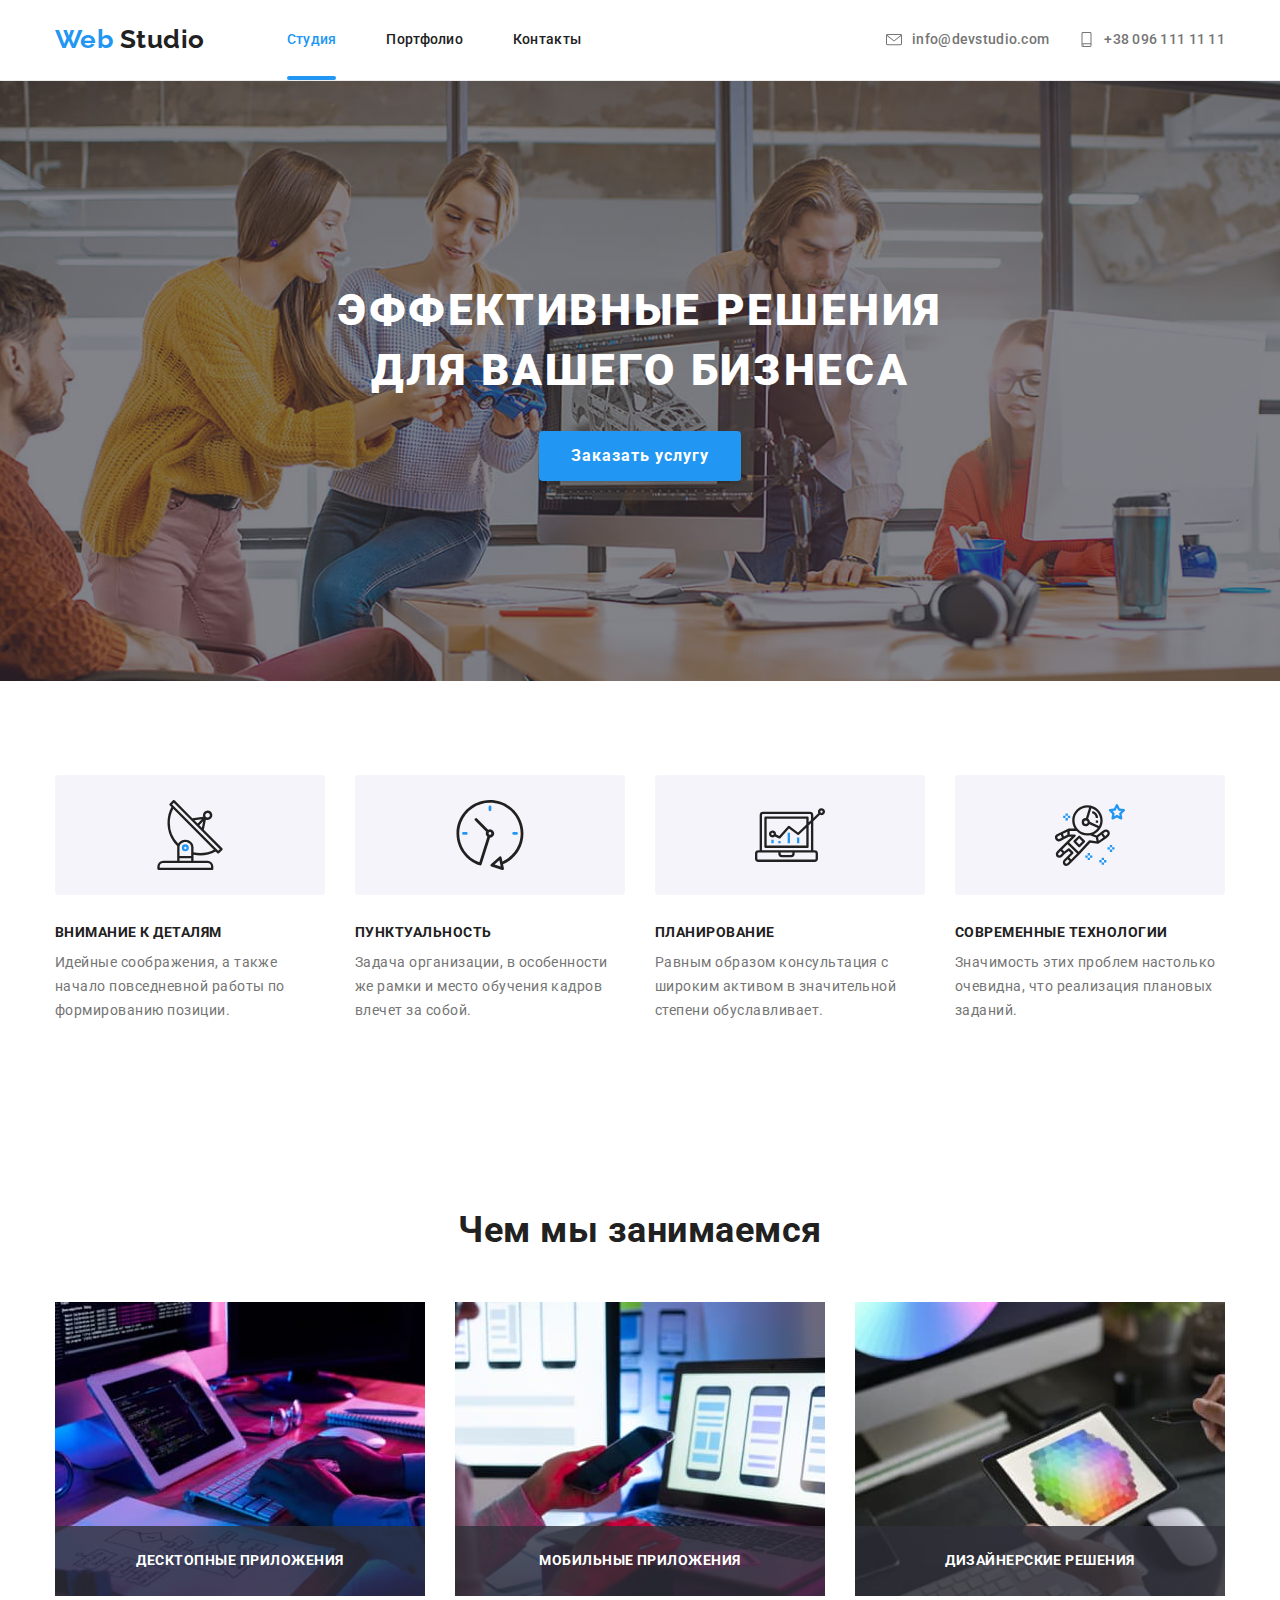
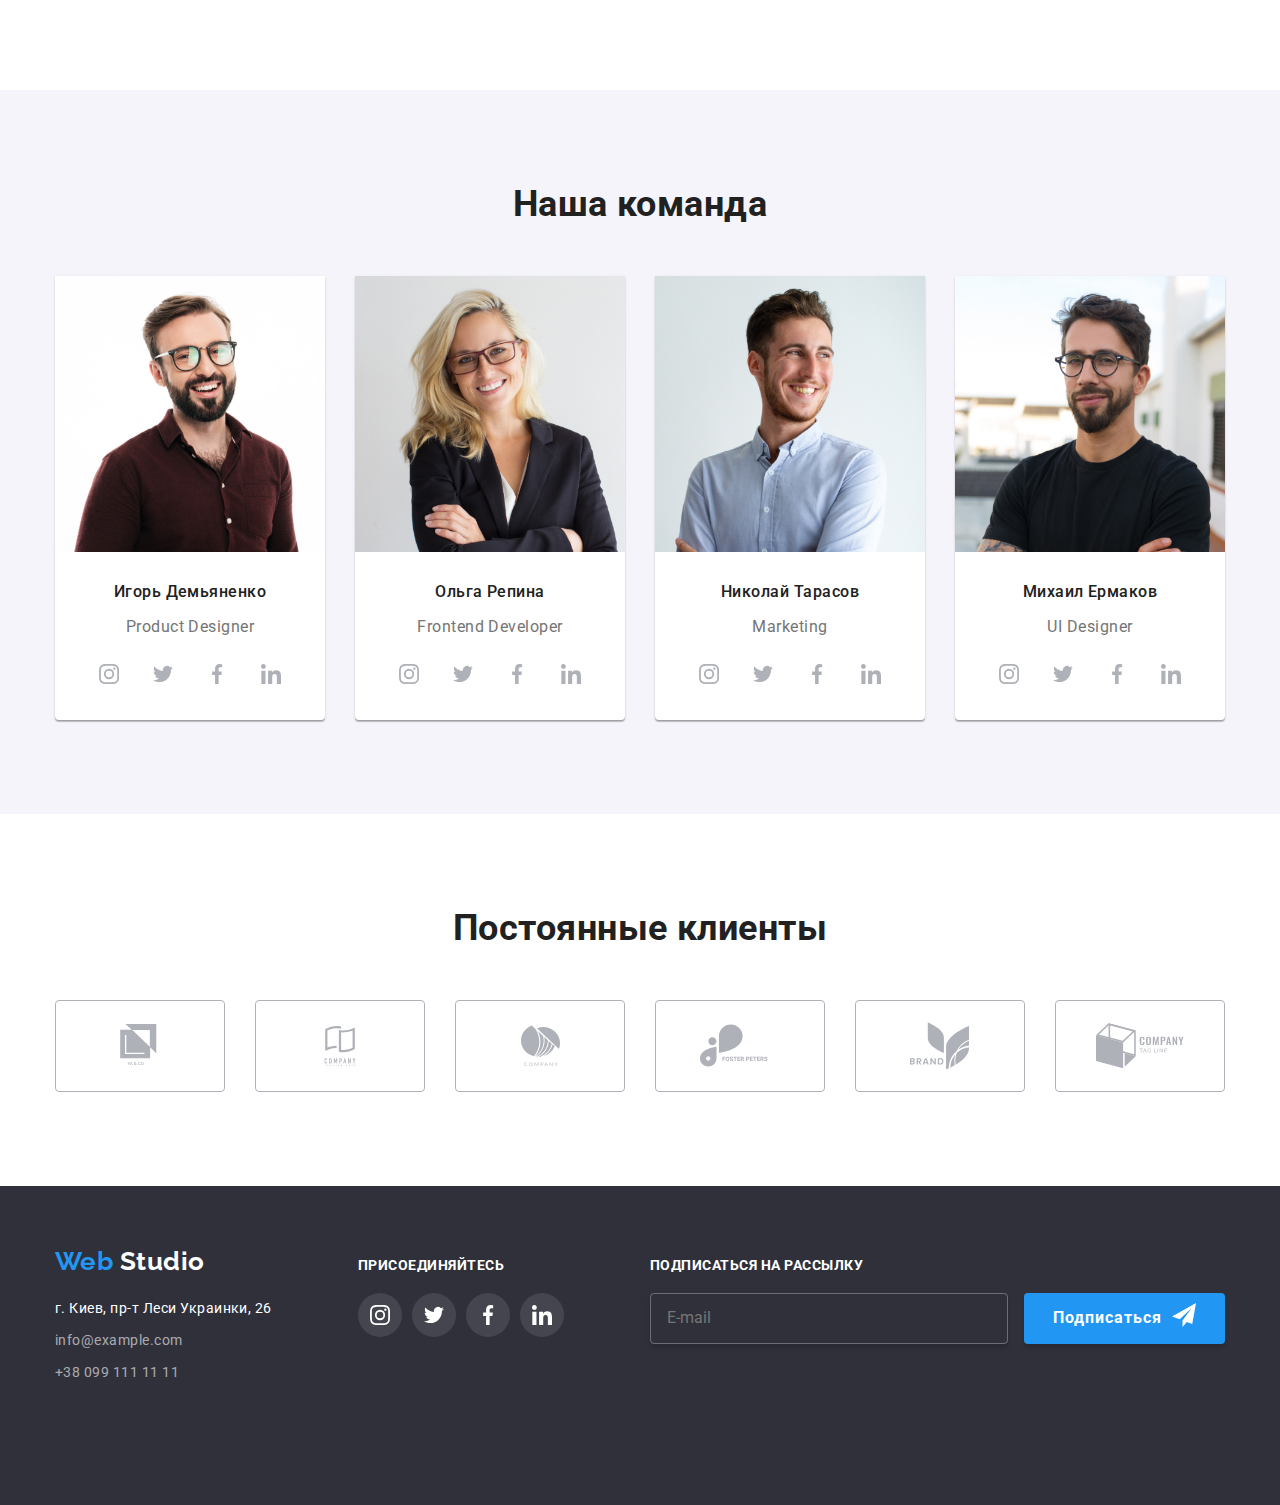
==== commit 80ec17a9: "1" ====
--- a/index.html
+++ b/index.html
@@ -134,15 +134,38 @@
 
         <ul class="our-work">
           <li class="item">
-            <img src="./images/business.jpg" alt="Десктопные приложения" width="370" />
+            <picture>
+              <source srcset="./images/img/haw-we-do/business.webp 1x, ./images/img/haw-we-do/business2-450@2x.webp 2x"
+                media="(min-width 1200px)" type="image/webp">
+              <source srcset="./images/img/haw-we-do/business.jpg 1x, ./images/img/haw-we-do/business2-450@2x.jpg 2x"
+                media="(min-width 1200px)">
+              <img src="./images/img/haw-we-do/business.jpg" alt="Десктопные приложения" width="370" />
+            </picture>
+
             <h3 class="title">Десктопные приложения</h3>
           </li>
           <li class="item">
-            <img src="./images/mobile-apps.jpg" alt="Мобильные приложения" width="370" />
+            <picture>
+              <source
+                srcset="./images/img/haw-we-do/mobile-apps.webp 1x, ./images/img/haw-we-do/mobile-apps-450@2x.webp 2x"
+                media="(min-width 1200px)" type="image/webp">
+              <source
+                srcset="./images/img/haw-we-do/mobile-apps.jpg 1x, ./images/img/haw-we-do/mobile-apps-450@2x.jpg 2x"
+                media="(min-width 1200px)">
+              <img src="./images/img/haw-we-do/mobile-apps.jpg" alt="Мобильные приложения" width="370" />
+            </picture>
+
             <h3 class="title">Мобильные приложения</h3>
           </li>
           <li class="item">
-            <img src="./images/design.jpg" alt="Дизайнерские решения" width="370" />
+            <picture>
+              <source srcset="./images/img/haw-we-do/design.webp 1x, ./images/img/haw-we-do/design-450@2x.webp 2x "
+                media="(min-width 1200px)" type="image/webp">
+              <source srcset="./images/img/haw-we-do/design.jpg 1x, ./images/img/haw-we-do/design-450@2x.jpg 2x "
+                media="(min-width 1200px)">
+              <img src="./images/img/haw-we-do/design.jpg" alt="Дизайнерские решения" width="370" />
+            </picture>
+
             <h3 class="title">Дизайнерские решения</h3>
           </li>
         </ul>
@@ -156,10 +179,16 @@
 
         <ul class="our-team">
           <li class="item">
-            <img srcset="
-                  ./images/nikolai-450.jpg    1x,
-                  ./images/nikolai-450@2x.jpg 2x
-                " src="./images/nikolai-450.jpg" alt="Николай Кучеренко" />
+            <picture>
+              <source srcset="./images/img/team-desctop/desctop-igor1x.webp 1x, ./images/img/team-desctop/desctop-igor@2x.webp 2x" media="(min-width 1200px)" type="image/webp">
+              <source srcset="./images/img/team-desctop/desctop-igor1x.jpg 1x, ./images/img/team-desctop/desctop-igor@2x.jpg 2x" media="(min-width 1200px)">
+              <source srcset="./images/img/team-tablet/tablet-igor1x.webp 1x, ./images/img/team-tablet/tablet-igor@2x.webp 2x" media="(min-width 768px)" type="image/webp">
+              <source srcset="./images/img/team-tablet/tablet-igor1x.jpg 1x, ./images/img/team-tablet/tablet-igor@2x.jpg 2x" media="(min-width 768px)">
+              <source srcset="./images/img/team-smart/smart-igor1x.webp 1x, ./images/img/team-smart/smart-igor@2x.webp 2x" media="(min-width 320px)" type="image/webp">
+              <source srcset="./images/img/team-smart/smart-igor1x.jpg 1x, ./images/img/team-smart/smart-igor@2x.jpg 2x" media="(min-width 320px)">
+                <img src="./images/img/team-smart/smart-igor1x.jpg" alt="Николай Кучеренко" />
+            </picture>
+            
             <h3 class="title">Игорь Демьяненко</h3>
             <p class="description">Product Designer</p>
             <ul class="list">
@@ -194,8 +223,16 @@
             </ul>
           </li>
           <li class="item">
-            <img srcset="./images/olga-450.jpg 1x, ./images/olga-450@2x.jpg 2x" src="./images/olga-450.jpg"
-              alt="Ольга Иванова" />
+            <picture>
+                <source srcset="./images/img/team-desctop/desctop-olga1x.webp 1x, ./images/img/team-desctop/desctop-olga@2x.webp 2x" media="(min-width 1200px)" type="image/webp">
+                <source srcset="./images/img/team-desctop/desctop-olga1x.jpg 1x, ./images/img/team-desctop/desctop-olga@2x.jpg 2x" media="(min-width 1200px)">
+                <source srcset="./images/img/team-tablet/tablet-olga1x.webp 1x, ./images/img/team-tablet/tablet-olga@2x.webp 2x" media="(min-width 768px)" type="image/webp">
+                <source srcset="./images/img/team-tablet/tablet-olga1x.jpg 1x, ./images/img/team-tablet/tablet-olga@2x.jpg 2x" media="(min-width 768px)">
+                <source srcset="./images/img/team-smart/smart-olga1x.webp 1x, ./images/img/team-smart/smart-olga@2x.webp 2x" media="(min-width 320px)" type="image/webp">
+                <source srcset="./images/img/team-smart/smart-olga1x.jpg 1x, ./images/img/team-smart/smart-olga@2x.jpg 2x" media="(min-width 320px)">
+                  <img  src="./images/img/team-smart/smart-olga1x.jpg" alt="Ольга Иванова" />
+            </picture>
+            
             <h3 class="title">Ольга Репина</h3>
             <p class="description">Frontend Developer</p>
             <ul class="list">
@@ -230,10 +267,16 @@
             </ul>
           </li>
           <li class="item">
-            <img srcset="
-                  ./images/andrei-450.jpg    1x,
-                  ./images/andrei-450@2x.jpg 2x
-                " src="./images/andrei-450.jpg" alt="Андрей Шевченко" />
+            <picture>
+                <source srcset="./images/img/team-desctop/desctop-nikolay1x.webp 1x, ./images/img/team-desctop/desctop-nikolay@2x.webp 2x" media="(min-width 1200px)" type="image/webp">
+                <source srcset="./images/img/team-desctop/desctop-nikolay1x.jpg 1x, ./images/img/team-desctop/desctop-nikolay@2x.jpg 2x" media="(min-width 1200px)">
+                <source srcset="./images/img/team-tablet/tablet-nikolay1x.webp 1x, ./images/img/team-tablet/tablet-nikolay@2x.webp 2x" media="(min-width 768px)" type="image/webp">
+                <source srcset="./images/img/team-tablet/tablet-nikolay1x.jpg 1x, ./images/img/team-tablet/tablet-nikolay@2x.jpg 2x" media="(min-width 768px)">
+                <source srcset="./images/img/team-smart/smart-nikolay1x.webp 1x, ./images/img/team-smart/smart-nikolay@2x.webp 2x" media="(min-width 320px)" type="image/webp">
+                <source srcset="./images/img/team-smart/smart-nikolay1x.jpg 1x, ./images/img/team-smart/smart-nikolay@2x.jpg 2x" media="(min-width 320px)">
+                  <img src="./images/img/team-smart/smart-nikolay1x.jpg" alt="Андрей Шевченко" />
+            </picture>
+            
             <h3 class="title">Николай Тарасов</h3>
             <p class="description">Marketing</p>
             <ul class="list">
@@ -268,8 +311,16 @@
             </ul>
           </li>
           <li class="item">
-            <img srcset="./images/ivan-450.jpg 1x, ./images/ivan-450@2x.jpg 2x" src="./images/ivan-450.jpg"
-              alt="Иван Николаев" />
+            <picture>
+                <source srcset="./images/img/team-desctop/desctop-mihail1x.webp 1x, ./images/img/team-desctop/desctop-mihail@2x.webp 2x" media="(min-width 1200px)" type="image/webp">
+                <source srcset="./images/img/team-desctop/desctop-mihail1x.jpg 1x, ./images/img/team-desctop/desctop-mihail@2x.jpg 2x" media="(min-width 1200px)">
+                <source srcset="./images/img/team-tablet/tablet-mihail1x.webp 1x, ./images/img/team-tablet/tablet-mihail@2x.webp 2x" media="(min-width 768px)" type="image/webp">
+                <source srcset="./images/img/team-tablet/tablet-mihail1x.jpg 1x, ./images/img/team-tablet/tablet-mihail@2x.jpg 2x" media="(min-width 768px)">
+                <source srcset="./images/img/team-smart/smart-nikolay1x.webp 1x, ./images/img/team-smart/smart-nikolay@2x.webp 2x" media="(min-width 320px)" type="image/webp">
+                <source srcset="./images/img/team-smart/smart-nikolay1x.jpg 1x, ./images/img/team-smart/smart-nikolay@2x.jpg 2x" media="(min-width 320px)">
+                  <img  src="./images/img/team-smart/smart-mihail1x.jpg" alt="Иван Николаев" />
+            </picture>
+            
             <h3 class="title">Михаил Ермаков</h3>
             <p class="description">UI Designer</p>
             <ul class="list">
@@ -428,115 +479,115 @@
 
 
 
-<!-- Modal Window -->
-
-    <div class="backdrop is-hidden" data-modal>
-      <div class="modal">
-        <div class="input-modal-title">
-          <button type="button" class="btn-modal" data-modal-close>
-            <svg class="modal-icon" width="18" height="18">
-              <use href="./images/sprite.svg#close-back-18dp"></use>
-            </svg>
-          </button>
-          <h2 class="section-title-top">Оставьте свои данные, мы вам перезвоним</h2>
-          <form action="#" class="modal-title-box">
-    
-            <div class="modal-form-field">
-              <label for="name-form" name="user-name">
-                <span class="text-dec-label">Имя</span>
-                <input class="contact-form-text" type="text" name="user-name*" id="name-form">
-                <svg class="icon-form-input">
-                  <use xlink:href="./images/sprite.svg#icon-human" />
-                </svg>
-              </label>
-    
-            </div>
-    
-            <div class="modal-form-field">
-    
-              <label for="tel-form"><span class="text-dec-label">Телефон</span>
-                <input class="contact-form-text" type="tel" name="tel*" id="tel-form">
-                <svg class="icon-form-input">
-                  <use xlink:href="./images/sprite.svg#icon-tel" />
-                </svg>
-              </label>
-            </div>
-    
-    
-            <div class="modal-form-field">
-              <label for="mail-form">
-                <span class="text-dec-label">Почта</span>
-                <input class="contact-form-text" type="mail" name="mail*" id="mail-form">
-                <svg class="icon-form-input">
-                  <use xlink:href="./images/sprite.svg#icon-mail" />
-                </svg>
-              </label>
-            </div>
-    
-    
-            <div class="modal-form-field">
-              <label for="comment-form">
-                <span class="text-dec-label">Комментарий</span>
-                <textarea class="contact-form-massage" placeholder="Введите текст" name="user-messag" type="comment"
-                  id="comment-form"></textarea>
-              </label>
-            </div>
-    
-            <div class="modal-form-confirmation">
-              <input class="contact-form-input visually-hidden" type="checkbox" for="checkbox" value="accept" name="policy"
-                id="policy"></input>
-              <label class="confirmation" for="policy">
-                <span class="confirmation-title">Соглашаюсь с рассылкой
-                  и принимаю &nbsp;</span>
-                <a href="./index.html" class="accept-text-desc">Условия договора</a></label>
-            </div>
-    
-    
-            
-          </form>
-    <button type="submit" class="btn-modal-push">Отправить</button>
-        </div>
+  <!-- Modal Window -->
+
+  <div class="backdrop is-hidden" data-modal>
+    <div class="modal">
+      <div class="input-modal-title">
+        <button type="button" class="btn-modal" data-modal-close>
+          <svg class="modal-icon" width="18" height="18">
+            <use href="./images/sprite.svg#close-back-18dp"></use>
+          </svg>
+        </button>
+        <h2 class="section-title-top">Оставьте свои данные, мы вам перезвоним</h2>
+        <form action="#" class="modal-title-box">
+
+          <div class="modal-form-field">
+            <label for="name-form" name="user-name">
+              <span class="text-dec-label">Имя</span>
+              <input class="contact-form-text" type="text" name="user-name*" id="name-form">
+              <svg class="icon-form-input">
+                <use xlink:href="./images/sprite.svg#icon-human" />
+              </svg>
+            </label>
+
+          </div>
+
+          <div class="modal-form-field">
+
+            <label for="tel-form"><span class="text-dec-label">Телефон</span>
+              <input class="contact-form-text" type="tel" name="tel*" id="tel-form">
+              <svg class="icon-form-input">
+                <use xlink:href="./images/sprite.svg#icon-tel" />
+              </svg>
+            </label>
+          </div>
+
+
+          <div class="modal-form-field">
+            <label for="mail-form">
+              <span class="text-dec-label">Почта</span>
+              <input class="contact-form-text" type="mail" name="mail*" id="mail-form">
+              <svg class="icon-form-input">
+                <use xlink:href="./images/sprite.svg#icon-mail" />
+              </svg>
+            </label>
+          </div>
+
+
+          <div class="modal-form-field">
+            <label for="comment-form">
+              <span class="text-dec-label">Комментарий</span>
+              <textarea class="contact-form-massage" placeholder="Введите текст" name="user-messag" type="comment"
+                id="comment-form"></textarea>
+            </label>
+          </div>
+
+          <div class="modal-form-confirmation">
+            <input class="contact-form-input visually-hidden" type="checkbox" for="checkbox" value="accept"
+              name="policy" id="policy"></input>
+            <label class="confirmation" for="policy">
+              <span class="confirmation-title">Соглашаюсь с рассылкой
+                и принимаю &nbsp;</span>
+              <a href="./index.html" class="accept-text-desc">Условия договора</a></label>
+          </div>
+
+
+
+        </form>
+        <button type="submit" class="btn-modal-push">Отправить</button>
       </div>
     </div>
-
-
-
-
-
-
-
-
-
-
-
-
-
-
-
-
-
-
-
-
-
-
-
-
-
-
-
-
-
-
-
-
-
-
-      
-      <!-- <form class="form js-speaker-form" autocomplete="off"> -->
-
-
-<!-- 
+  </div>
+
+
+
+
+
+
+
+
+
+
+
+
+
+
+
+
+
+
+
+
+
+
+
+
+
+
+
+
+
+
+
+
+
+
+
+  <!-- <form class="form js-speaker-form" autocomplete="off"> -->
+
+
+  <!-- 
         <b>Оставьте свои данные, мы вам перезвоним</b>
         
           <span class="form-label">Имя</span>
--- a/css/main.min.css
+++ b/css/main.min.css
@@ -1,2 +1,2 @@
-@import url("https://fonts.googleapis.com/css2?family=Raleway:wght@700&family=Roboto:wght@400;500;700;900&display=swap");/*! modern-normalize v0.6.0 | MIT License | https://github.com/sindresorhus/modern-normalize */*,*::before,*::after{-webkit-box-sizing:border-box;box-sizing:border-box}:root{-moz-tab-size:4;-o-tab-size:4;tab-size:4}html{line-height:1.15;-webkit-text-size-adjust:100%}body{margin:0}body{font-family:system-ui,-apple-system,"Segoe UI",Roboto,Helvetica,Arial,sans-serif,"Apple Color Emoji","Segoe UI Emoji"}hr{height:0}abbr[title]{-webkit-text-decoration:underline dotted;text-decoration:underline dotted}b,strong{font-weight:bolder}code,kbd,samp,pre{font-family:SFMono-Regular, Consolas, 'Liberation Mono', Menlo, monospace;font-size:1em}small{font-size:80%}sub,sup{font-size:75%;line-height:0;position:relative;vertical-align:baseline}sub{bottom:-0.25em}sup{top:-0.5em}button,input,optgroup,select,textarea{font-family:inherit;font-size:100%;line-height:1.15;margin:0}button,select{text-transform:none}button,[type='button'],[type='reset'],[type='submit']{-webkit-appearance:button}button::-moz-focus-inner,[type='button']::-moz-focus-inner,[type='reset']::-moz-focus-inner,[type='submit']::-moz-focus-inner{border-style:none;padding:0}button:-moz-focusring,[type='button']:-moz-focusring,[type='reset']:-moz-focusring,[type='submit']:-moz-focusring{outline:1px dotted ButtonText}fieldset{padding:0.35em 0.75em 0.625em}legend{padding:0}progress{vertical-align:baseline}[type='number']::-webkit-inner-spin-button,[type='number']::-webkit-outer-spin-button{height:auto}[type='search']{-webkit-appearance:textfield;outline-offset:-2px}[type='search']::-webkit-search-decoration{-webkit-appearance:none}::-webkit-file-upload-button{-webkit-appearance:button;font:inherit}summary{display:list-item}.site-nav,.contacts-header,.features,.our-work,.our-team,.our-team .list,.our-clients,.portfolio-filter,.examples,.social-media-footer .list{padding:0;margin:0;list-style:none}.title-hidden,.portfolio-header{position:absolute;width:1px;height:1px;margin:-1px;border:0px;padding:0px;clip:rect(0 0 0 0);overflow:hidden}.page{background-color:#fff;color:#212121;font-family:Roboto,sans-serif;letter-spacing:0.03em}.container{padding-left:15px;padding-right:15px;margin-left:auto;margin-right:auto}@media screen and (min-width: 480px){.container{width:480px}}@media screen and (min-width: 768px){.container{width:768px}}@media screen and (min-width: 1200px){.container{width:1200px}}img{display:block;width:100%;height:auto}@media screen and (max-width: 480px){.section{padding-top:60px;padding-bottom:60px}}@media screen and (min-width: 480px){.section{padding-top:60px;padding-bottom:60px}}@media screen and (min-width: 768px){.section{padding-top:60px;padding-bottom:60px}}@media screen and (min-width: 1200px){.section{padding-top:94px;padding-bottom:94px}}.section-title{margin-top:0;margin-bottom:50px;font-weight:700;font-size:28px;line-height:1.18;text-align:center;color:#212121}@media screen and (min-width: 1200px){.section-title{font-size:36px;line-height:1.16}}.logo{font-family:Raleway;font-weight:700;font-size:24px;line-height:1.16;text-decoration:none;color:#2196f3}@media screen and (min-width: 1200px){.logo{font-size:26px;line-height:1.2}}.logo-main .item{color:#212121}.logo-secondary{display:block;margin-bottom:20px}.logo-secondary .item{color:#fff}.head{position:relative}.main-nav{display:-webkit-box;display:-ms-flexbox;display:flex;-webkit-box-align:center;-ms-flex-align:center;align-items:center;min-height:60px;-webkit-box-pack:justify;-ms-flex-pack:justify;justify-content:space-between}.menu-burger{outline:none;-webkit-transition:250ms cubic-bezier(0.4, 0, 0.2, 1);transition:250ms cubic-bezier(0.4, 0, 0.2, 1)}.menu-burger:hover,.menu-burger:focus{fill:#2196f3}@media screen and (max-width: 767px){.menu-burger{display:-webkit-inline-box;display:-ms-inline-flexbox;display:inline-flex;margin:0;padding:0;border:0;fill:#212121;background-color:transparent}.menu-burger .icon-cross{display:none}.menu-burger.is-open .icon-cross{display:block}.menu-burger.is-open .icon-menu{display:none}}@media screen and (min-width: 768px){.menu-burger{display:none}}@media screen and (max-width: 767px){.menu-container{position:absolute;display:none;top:100%;left:0;width:100%;z-index:999;padding:60px;text-align:center;background-color:#fff;-webkit-box-shadow:0px 1px 3px rgba(0,0,0,0.16),0px 2px 4px rgba(0,0,0,0.08),0px 4px 8px rgba(0,0,0,0.04);box-shadow:0px 1px 3px rgba(0,0,0,0.16),0px 2px 4px rgba(0,0,0,0.08),0px 4px 8px rgba(0,0,0,0.04)}.menu-container.is-open{display:block}}@media screen and (min-width: 768px){.menu-container{display:-webkit-box;display:-ms-flexbox;display:flex;-webkit-box-align:center;-ms-flex-align:center;align-items:center}}@media screen and (max-width: 767px){.site-nav{padding-bottom:60px}.site-nav .item:not(:last-child){margin-bottom:40px}}@media screen and (min-width: 768px){.site-nav{display:-webkit-box;display:-ms-flexbox;display:flex;margin-right:84px;margin-left:auto}.site-nav .item:not(:last-child){margin-right:50px}}@media screen and (min-width: 1200px){.site-nav{margin-right:305px}}.site-nav .link{display:inline-block;font-weight:500;letter-spacing:0.02em;-webkit-transition:250ms cubic-bezier(0.4, 0, 0.2, 1);transition:250ms cubic-bezier(0.4, 0, 0.2, 1);color:#212121;text-decoration:none}@media screen and (max-width: 767px){.site-nav .link{padding-bottom:12px;font-size:18px;line-height:1.3}}@media screen and (min-width: 768px){.site-nav .link{padding-top:32px;padding-bottom:32px;font-size:14px;line-height:1.14}}.site-nav .link:hover,.link:focus .site-nav{color:#2196f3}.site-nav .link.current{color:#2196f3}.current{position:relative}.current::before{display:block;content:'';position:absolute;bottom:0;left:0;width:100%;height:4px;background-color:#2196f3;border-radius:2px}.head{border-bottom:1px solid #ececec}@media screen and (max-width: 767px){.contacts-header .item:not(:last-child){margin-bottom:16px}}@media screen and (min-width: 768px){.contacts-header .item:not(:last-child){margin-bottom:10px}}@media screen and (min-width: 1200px){.contacts-header{display:-webkit-box;display:-ms-flexbox;display:flex}.contacts-header .item:not(:last-child){margin-right:30px;margin-bottom:0}}.contacts-header .link{font-weight:500;font-size:18px;line-height:1.16;letter-spacing:0.02em;text-decoration:none;-webkit-transition:250ms cubic-bezier(0.4, 0, 0.2, 1);transition:250ms cubic-bezier(0.4, 0, 0.2, 1);color:#757575}@media screen and (min-width: 768px){.contacts-header .link{display:block;font-size:12px;line-height:1.16}}@media screen and (min-width: 1200px){.contacts-header .link{display:-webkit-box;display:-ms-flexbox;display:flex;padding-top:32px;padding-bottom:32px;font-size:14px;line-height:1.14}}.contacts-header .link:hover,.link:focus .contacts-header{color:#2196f3}.mail-icon{width:16px;height:16px;margin-right:10px;-webkit-transition:250ms cubic-bezier(0.4, 0, 0.2, 1);transition:250ms cubic-bezier(0.4, 0, 0.2, 1);fill:#757575}.link:hover .mail-icon,.link:focus .mail-icon{fill:#2196f3}.phone-icon{width:15px;height:15px;margin-right:10px;-webkit-transition:250ms cubic-bezier(0.4, 0, 0.2, 1);transition:250ms cubic-bezier(0.4, 0, 0.2, 1);fill:#757575}.link:hover .phone-icon,.link:focus .phone-icon{fill:#2196f3}.hero{margin-left:auto;margin-right:auto;background-image:-webkit-gradient(linear, left top, left bottom, from(rgba(47,48,58,0.6)), to(rgba(47,48,58,0.6))),url("../images/hero-mobile.jpg");background-image:linear-gradient(rgba(47,48,58,0.6), rgba(47,48,58,0.6)),url("../images/hero-mobile.jpg");background-size:cover;background-position:center;background-repeat:no-repeat}@media screen and (-webkit-min-device-pixel-ratio: 2), screen and (min-resolution: 2dppx){.hero{background-image:-webkit-gradient(linear, left top, left bottom, from(rgba(47,48,58,0.6)), to(rgba(47,48,58,0.6))),url("../images/hero-mobile@2x.jpg");background-image:linear-gradient(rgba(47,48,58,0.6), rgba(47,48,58,0.6)),url("../images/hero-mobile@2x.jpg")}}@media screen and (min-width: 480px){.hero{background-image:-webkit-gradient(linear, left top, left bottom, from(rgba(47,48,58,0.6)), to(rgba(47,48,58,0.6))),url("../images/hero-tablet.jpg");background-image:linear-gradient(rgba(47,48,58,0.6), rgba(47,48,58,0.6)),url("../images/hero-tablet.jpg")}}@media screen and (min-width: 480px) and (-webkit-min-device-pixel-ratio: 2), screen and (min-width: 480px) and (min-resolution: 2dppx){.hero{background-image:-webkit-gradient(linear, left top, left bottom, from(rgba(47,48,58,0.6)), to(rgba(47,48,58,0.6))),url("../images/hero-tablet@2x.jpg");background-image:linear-gradient(rgba(47,48,58,0.6), rgba(47,48,58,0.6)),url("../images/hero-tablet@2x.jpg")}}@media screen and (min-width: 768px){.hero{background-image:-webkit-gradient(linear, left top, left bottom, from(rgba(47,48,58,0.6)), to(rgba(47,48,58,0.6))),url("../images/hero-desktop.jpg");background-image:linear-gradient(rgba(47,48,58,0.6), rgba(47,48,58,0.6)),url("../images/hero-desktop.jpg")}}@media screen and (min-width: 768px) and (-webkit-min-device-pixel-ratio: 2), screen and (min-width: 768px) and (min-resolution: 2dppx){.hero{background-image:-webkit-gradient(linear, left top, left bottom, from(rgba(47,48,58,0.6)), to(rgba(47,48,58,0.6))),url("../images/hero-desktop@2x.jpg");background-image:linear-gradient(rgba(47,48,58,0.6), rgba(47,48,58,0.6)),url("../images/hero-desktop@2x.jpg")}}.hero-title{margin-top:0;margin-bottom:30px;font-weight:900;text-align:center;letter-spacing:0.06em;text-transform:uppercase;color:#fff}@media screen and (max-width: 1199px){.hero-title{font-size:26px;line-height:1.6}}@media screen and (min-width: 1200px){.hero-title{font-size:44px;line-height:1.36}}.hero-main{text-align:center;margin-left:auto;margin-right:auto}@media screen and (max-width: 479px){.hero-main{padding-top:118px;padding-bottom:118px}}@media screen and (min-width: 480px){.hero-main{width:360px;padding-top:118px;padding-bottom:118px}}@media screen and (min-width: 1200px){.hero-main{width:696px;padding-top:200px;padding-bottom:200px}}@media screen and (max-width: 479px){.hero-main{padding-left:15px;padding-right:15px}}.button{display:inline-block;padding:10px 32px;min-width:200px;font-weight:700;font-size:16px;line-height:1.9;letter-spacing:0.06em;border:none;border-radius:4px;text-decoration:none;color:#fff;background-color:#2196f3;-webkit-box-shadow:0px 4px 4px rgba(0,0,0,0.15);box-shadow:0px 4px 4px rgba(0,0,0,0.15)}.footer-submit .button{display:-webkit-inline-box;display:-ms-inline-flexbox;display:inline-flex;padding:10px 29px;border:none}.send{width:24px;height:24px;margin-left:10px}.filter-button{outline:none;border-radius:4px;padding:6px 22px;font-weight:500;font-size:16px;line-height:1.6;border:none;-webkit-transition:250ms cubic-bezier(0.4, 0, 0.2, 1);transition:250ms cubic-bezier(0.4, 0, 0.2, 1);color:#212121;background-color:#f5f4fa}.filter-button:hover,.filter-button:focus{color:#fff;background-color:#2196f3;-webkit-box-shadow:0px 2px 2px rgba(0,0,0,0.12),0px 1px 2px rgba(0,0,0,0.08),0px 3px 1px rgba(0,0,0,0.1);box-shadow:0px 2px 2px rgba(0,0,0,0.12),0px 1px 2px rgba(0,0,0,0.08),0px 3px 1px rgba(0,0,0,0.1)}.backdrop{position:fixed;left:0;right:0;top:0;bottom:0;background-color:rgba(0,0,0,0.5);-webkit-transition:all 250ms ease;transition:all 250ms ease;-webkit-transition-delay:0s;transition-delay:0s}.modal{position:relative;margin-left:auto;margin-right:auto;-webkit-box-shadow:0px 2px 1px rgba(0,0,0,0.2),0px 1px 1px rgba(0,0,0,0.14),0px 1px 3px rgba(0,0,0,0.12);box-shadow:0px 2px 1px rgba(0,0,0,0.2),0px 1px 1px rgba(0,0,0,0.14),0px 1px 3px rgba(0,0,0,0.12);border-radius:4px;background-color:#fff;-webkit-transition:-webkit-transform 250ms cubic-bezier(0.4, 0, 0.2, 1);transition:-webkit-transform 250ms cubic-bezier(0.4, 0, 0.2, 1);transition:transform 250ms cubic-bezier(0.4, 0, 0.2, 1);transition:transform 250ms cubic-bezier(0.4, 0, 0.2, 1), -webkit-transform 250ms cubic-bezier(0.4, 0, 0.2, 1)}@media screen and (max-width: 767px){.modal{position:absolute;width:450px;padding:40px;height:609px;top:50%;left:50%;-webkit-transform:translate(-50%, -50%) scale(1);transform:translate(-50%, -50%) scale(1)}}@media screen and (min-width: 768px){.modal{position:absolute;top:50%;left:50%;width:450px;height:609px;padding:40px;-webkit-transform:translate(-50%, -50%) scale(1);transform:translate(-50%, -50%) scale(1)}}@media screen and (min-width: 1200px){.modal{height:581px;padding:40px;width:528px}}.modal-form-box{border-radius:4px;padding:40px;width:528px;background-color:white;position:relative;width:528px;position:relative;background-color:#fff;margin:auto;-webkit-transition:all .4s ease;transition:all .4s ease;-webkit-transform:rotate(0) scale(1) translateY(0);transform:rotate(0) scale(1) translateY(0);-webkit-transition-delay:.5s;transition-delay:.5s}.backdrop.is-hidden{opacity:0;visibility:hidden;-webkit-transition-delay:.25s;transition-delay:.25s}.is-hidden .modal-form-box{-webkit-transform:rotate(400deg) scale(0) translateY(400%);transform:rotate(400deg) scale(0) translateY(400%);-webkit-transition-delay:0s;transition-delay:0s}.btn-modal{outline:none;width:30px;height:30px;background-color:white;border:1px solid rgba(0,0,0,0.1);-webkit-box-sizing:border-box;box-sizing:border-box;border-radius:50%;cursor:pointer;position:absolute;top:8px;right:8px;display:-webkit-box;display:-ms-flexbox;display:flex;-webkit-box-pack:center;-ms-flex-pack:center;justify-content:center;-webkit-box-align:center;-ms-flex-align:center;align-items:center;margin:0;padding:0;color:#212121}.btn-modal:hover{color:#2196f3}.modal-icon{fill:currentColor}.section-title-top{text-align:center;margin-top:0;margin-bottom:30px;font-size:20px;letter-spacing:0.03em}.btn-modal-push{position:relative;left:50%;-webkit-transform:translate(-50%, 0);transform:translate(-50%, 0);width:200px;height:50px;border:0 solid transparent;color:white;background-color:#2196f3;-webkit-transition:color 250ms cubic-bezier(0.4, 0, 0.2, 1),background-color 250ms cubic-bezier(0.4, 0, 0.2, 1);transition:color 250ms cubic-bezier(0.4, 0, 0.2, 1),background-color 250ms cubic-bezier(0.4, 0, 0.2, 1);border-radius:4px;cursor:pointer;margin-bottom:0;padding:0}.modal-title-box{max-width:448px;display:-webkit-box;display:-ms-flexbox;display:flex;-webkit-box-orient:vertical;-webkit-box-direction:normal;-ms-flex-direction:column;flex-direction:column;margin:0 auto}.contact-form-massage{padding:12px 16px;width:100%;height:120px;background:white;border-radius:4px;resize:none;border:1px solid rgba(33,33,33,0.2);-webkit-box-sizing:border-box;box-sizing:border-box;outline:none}.form-input-mail::-webkit-input-placeholder{font-family:Roboto;font-style:normal;font-weight:normal;font-size:16px;line-height:20px;display:-webkit-box;display:flex;-webkit-box-align:center;align-items:center;letter-spacing:0.03em;color:rgba(255,255,255,0.6)}.contact-form-text{padding-left:42px;width:100%;height:40px;background:#FFFFFF;border-radius:4px;resize:none;border:1px solid rgba(33,33,33,0.2);-webkit-box-sizing:border-box;box-sizing:border-box;outline:none}.contact-form-text:hover,.contact-form-text:focus{border-color:#2196f3}.contact-form-text:focus ~ .icon-form-input,.contact-form-text:hover ~ .icon-form-input{fill:#2196f3}.text-dec-label{position:absolute;font-family:Roboto;font-style:normal;font-weight:normal;font-size:12px;line-height:14px;letter-spacing:0.01em;color:#757575;-webkit-transform:translateY(-100%);transform:translateY(-100%);top:-4px}.accept-text-desc{display:inline;font-family:Roboto;font-style:normal;font-weight:normal;font-size:12px;line-height:1.1666;letter-spacing:0.03em;border-bottom:2px solid #2196f3;color:#2196f3}@media screen and (min-width: 768px){.accept-text-desc{font-family:Roboto;font-style:normal;font-weight:normal;font-size:12px;line-height:1.1666;letter-spacing:0.03em}}@media screen and (min-width: 1200px){.accept-text-desc{font-family:Roboto;font-style:normal;font-weight:normal;font-size:14px;line-height:1.714;letter-spacing:0.03em}}.confirmation{-webkit-box-align:center;-ms-flex-align:center;align-items:center;display:-webkit-inline-box;display:-ms-inline-flexbox;display:inline-flex}.confirmation-title{font-family:Roboto;font-style:normal;font-weight:normal;font-size:14px;line-height:24px;letter-spacing:0.03em;color:#757575}.confirmation::before{content:"";width:16px;height:15px;background:url(../images/vector-box.svg);margin-right:8px}.icon-form-input{top:11px;left:12px;position:absolute;width:18px;height:18px;-webkit-box-pack:center;-ms-flex-pack:center;justify-content:center;-webkit-box-align:center;-ms-flex-align:center;align-items:center;fill:#212121}.modal-form-field{max-height:120px;position:relative}.modal-form-field:not(:last-child){margin-bottom:28px;position:relative}.modal-title-box{margin-bottom:30px}.modal-form-confirmation{position:relative}.contact-form-massage:hover,.contact-form-massage:focus{border-color:#2196f3}.modal-form-field:hover,.modal-form-field:focus{color:#2196f3}input[type=checkbox]{display:none}.contact-form-input:checked+.confirmation::before{background-image:url(../images/icon-check.svg)}.contact-form-input:checked+.confirmation .confirmation-title{color:#2196f3}.contact-form-input:checked+.confirmation .confirmation-title .confirmation-title{display:-webkit-inline-box;display:-ms-inline-flexbox;display:inline-flex;-webkit-box-align:center;-ms-flex-align:center;align-items:center;margin-bottom:30px}@media screen and (max-width: 1199px){.contact-form-input:checked+.confirmation .confirmation-title .confirmation-title{font-size:12px;line-height:1.1666}}@media screen and (min-width: 1200px){.contact-form-input:checked+.confirmation .confirmation-title .confirmation-title{font-size:14px;line-height:1.1666}}@media screen and (min-width: 480px){.contact-form-input:checked+.confirmation .confirmation-title .confirmation-title{white-space:nowrap;overflow:hidden;text-overflow:ellipsis}}@media screen and (min-width: 768px){.features{display:-webkit-box;display:-ms-flexbox;display:flex;-ms-flex-wrap:wrap;flex-wrap:wrap;margin:-15px}}@media screen and (min-width: 768px){.features .item{width:calc((100% - 2 * 30px) / 2);margin:15px}}@media screen and (min-width: 1200px){.features .item{width:calc((100% - 4 * 30px) / 4)}}@media screen and (max-width: 767px){.features .item:not(:last-child){margin-bottom:30px}}.features .title{margin-top:30px;margin-bottom:10px;font-weight:700;font-size:14px;line-height:1.14;text-transform:uppercase;color:#212121}@media screen and (max-width: 767px){.features .title{text-align:center}}.features .description{margin-top:0;margin-bottom:0;font-size:14px;line-height:1.7;color:#757575}.features .features-image{display:-webkit-box;display:-ms-flexbox;display:flex;min-height:120px;-webkit-box-pack:center;-ms-flex-pack:center;justify-content:center;-webkit-box-align:center;-ms-flex-align:center;align-items:center;border-radius:4px;background-color:#f5f4fa}.features .features-icon{width:70px;height:70px}input,textarea{outline:0 !important}@media screen and (max-width: 1199px){.no-visible{display:none}}.our-work{display:-webkit-box;display:-ms-flexbox;display:flex}.our-work .item:not(:last-child){margin-right:30px}.our-work .item{position:relative}.our-work .title{display:inline-block;position:absolute;bottom:0;right:0;margin:0;padding:27px 0px;text-align:center;min-width:370px;font-weight:700;font-size:14px;line-height:1.14;text-transform:uppercase;color:#fff;background-color:rgba(47,48,58,0.8)}@media screen and (min-width: 768px){.our-team{display:-webkit-box;display:-ms-flexbox;display:flex;-ms-flex-wrap:wrap;flex-wrap:wrap;margin:-15px}}.our-team .item{text-align:center;background-color:#fff;-webkit-box-shadow:0px 2px 1px rgba(0,0,0,0.2),0px 1px 1px rgba(0,0,0,0.14),0px 1px 3px rgba(117,78,78,0.12);box-shadow:0px 2px 1px rgba(0,0,0,0.2),0px 1px 1px rgba(0,0,0,0.14),0px 1px 3px rgba(117,78,78,0.12);border-radius:0px 0px 4px 4px}@media screen and (min-width: 768px){.our-team .item{width:calc((100% - 2 * 30px) / 2);margin:15px}}@media screen and (min-width: 1200px){.our-team .item{width:calc((100% - 4 * 30px) / 4)}}@media screen and (max-width: 767px){.our-team .item:not(:last-child){margin-bottom:30px}}.our-team .title{margin-top:30px;margin-bottom:10px;font-weight:500;font-size:16px;line-height:1.2}.our-team .description{margin-bottom:16px;font-size:16px;line-height:1.2;color:#757575}.our-team .list{display:-webkit-inline-box;display:-ms-inline-flexbox;display:inline-flex;-webkit-box-pack:center;-ms-flex-pack:center;justify-content:center;-webkit-box-align:center;-ms-flex-align:center;align-items:center;margin-bottom:24px}.our-team .link{display:-webkit-box;display:-ms-flexbox;display:flex;width:44px;height:44px;-webkit-box-pack:center;-ms-flex-pack:center;justify-content:center;-webkit-box-align:center;-ms-flex-align:center;align-items:center;border-radius:50%;-webkit-transition:250ms cubic-bezier(0.4, 0, 0.2, 1);transition:250ms cubic-bezier(0.4, 0, 0.2, 1)}.our-team .link:hover,.our-team .link:focus{background-color:#2196f3}.social-media{display:inline-block;width:20px;height:20px;fill:#afb1b8;-webkit-transition:250ms cubic-bezier(0.4, 0, 0.2, 1);transition:250ms cubic-bezier(0.4, 0, 0.2, 1);background-color:transparent}.link:hover .social-media,.link:focus .social-media{fill:#fff}.team-container{background-color:#f5f4fa}.our-clients{display:-webkit-box;display:-ms-flexbox;display:flex;-ms-flex-wrap:wrap;flex-wrap:wrap;margin:-15px;-webkit-box-pack:center;-ms-flex-pack:center;justify-content:center}@media screen and (max-width: 767px){.our-clients .item{width:calc((100% - 2 * 30px) / 2);margin:15px}}@media screen and (min-width: 768px){.our-clients .item{width:calc((100% - 3 * 30px) / 3);margin:15px}}@media screen and (min-width: 1200px){.our-clients .item{width:calc((100% - 6 * 30px) / 6);margin:15px}}.our-clients .link{display:-webkit-box;display:-ms-flexbox;display:flex;min-height:90px;border:1px solid #afb1b8;border-radius:4px;-webkit-box-pack:center;-ms-flex-pack:center;justify-content:center;-webkit-box-align:center;-ms-flex-align:center;align-items:center;-webkit-transition:250ms cubic-bezier(0.4, 0, 0.2, 1);transition:250ms cubic-bezier(0.4, 0, 0.2, 1)}.our-clients .link:hover,.our-clients .link:focus{border:1px solid #2196f3}.client-icon{fill:#afb1b8;margin:0;padding:0;-webkit-transition:250ms cubic-bezier(0.4, 0, 0.2, 1);transition:250ms cubic-bezier(0.4, 0, 0.2, 1)}.link:hover .client-icon,.link:focus .client-icon{fill:#2196f3}.portfolio-filter{display:-webkit-box;display:-ms-flexbox;display:flex;-ms-flex-wrap:wrap;flex-wrap:wrap}.portfolio-filter .item:not(:last-child){margin-right:8px}@media screen and (max-width: 767px){.portfolio-filter{padding-bottom:40px}.portfolio-filter .item:nth-child(-n+3){margin-bottom:15px}}@media screen and (min-width: 768px){.portfolio-filter{padding-bottom:30px;-webkit-box-pack:center;-ms-flex-pack:center;justify-content:center}}@media screen and (min-width: 1200px){.portfolio-filter{padding-bottom:50px}}@media screen and (min-width: 768px){.examples{display:-webkit-box;display:-ms-flexbox;display:flex;-ms-flex-wrap:wrap;flex-wrap:wrap;margin:-15px}}.examples .item{background-color:#fff}@media screen and (min-width: 768px){.examples .item{width:calc((100% - 2 * 30px) / 2);margin:15px}}@media screen and (min-width: 1200px){.examples .item{width:calc((100% - 3 * 30px) / 3)}}@media screen and (max-width: 767px){.examples .item:not(:last-child){margin-bottom:30px}}.examples .description{padding:20px 24px;border-top:0;border-left:1px solid #eeeeee;border-bottom:1px solid #eeeeee;border-right:1px solid #eeeeee}.examples .title{margin-top:20px;margin-bottom:4px;font-weight:700;font-size:18px;line-height:2;letter-spacing:0.06em;color:#212121;white-space:nowrap;overflow:hidden;text-overflow:ellipsis}.examples .item:hover,.examples .item:focus{-webkit-box-shadow:1px 4px 6px rgba(0,0,0,0.16),0px 4px 4px rgba(0,0,0,0.06),0px 1px 1px rgba(0,0,0,0.12);box-shadow:1px 4px 6px rgba(0,0,0,0.16),0px 4px 4px rgba(0,0,0,0.06),0px 1px 1px rgba(0,0,0,0.12)}.portfolio-header{margin-top:0;margin-bottom:0}.examples-description{margin-top:0;margin-bottom:20px;font-size:16px;line-height:1.2;color:#757575}.examples a{text-decoration:none}.thumb{position:relative;overflow:hidden}.examples-text{position:absolute;top:0;left:0;width:100%;height:100%;font-size:18px;line-height:1.5;padding:63px 24px;margin:0;background-color:rgba(33,150,243,0.9);color:#fff;-webkit-transform:translateY(100%);transform:translateY(100%);-webkit-transition:-webkit-transform 250ms cubic-bezier(0.4, 0, 0.2, 1);transition:-webkit-transform 250ms cubic-bezier(0.4, 0, 0.2, 1);transition:transform 250ms cubic-bezier(0.4, 0, 0.2, 1);transition:transform 250ms cubic-bezier(0.4, 0, 0.2, 1), -webkit-transform 250ms cubic-bezier(0.4, 0, 0.2, 1)}.examples .item:hover .examples-text,.examples .item:focus .examples-text{-webkit-transform:translateY(0);transform:translateY(0)}.footer{background-color:#2f303a}@media screen and (max-width: 767px){.footer-content{text-align:center;padding:60px 15px}}@media screen and (min-width: 768px){.footer-content{display:-webkit-box;display:-ms-flexbox;display:flex;-ms-flex-wrap:wrap;flex-wrap:wrap;-webkit-box-align:baseline;-ms-flex-align:baseline;align-items:baseline;text-align:center;padding:60px}.footer-content .footer-contacts{display:block;margin-right:165px}}@media screen and (min-width: 1200px){.footer-content{display:-webkit-box;display:-ms-flexbox;display:flex;-webkit-box-align:baseline;-ms-flex-align:baseline;align-items:baseline;-webkit-box-pack:justify;-ms-flex-pack:justify;justify-content:space-between;text-align:left;padding:60px 15px}.footer-content .footer-contacts{margin-right:0}}.footer b{display:block;font-weight:700;font-size:14px;margin-bottom:20px;line-height:1.1;text-transform:uppercase;color:#fff}.contacts{margin-bottom:60px}.footer-contacts .map-address,.footer-contacts .footer-mail{margin-bottom:8px}address{font-style:normal;font-size:14px;line-height:1.7;color:#fff}.contacts .link{font-style:normal;text-decoration:none;-webkit-transition:250ms cubic-bezier(0.4, 0, 0.2, 1);transition:250ms cubic-bezier(0.4, 0, 0.2, 1);color:rgba(255,255,255,0.6)}.contacts .link:hover,.contacts .link:focus{color:#2196f3}.footer-submit input{padding:15px 16px;margin-bottom:20px;width:100%;border:1px solid rgba(255,255,255,0.3);-webkit-box-shadow:0px 4px 4px rgba(0,0,0,0.15);box-shadow:0px 4px 4px rgba(0,0,0,0.15);border-radius:4px;background-color:transparent;color:rgba(255,255,255,0.6)}@media screen and (min-width: 1200px){.footer-submit input{margin-right:12px;width:358px}}@media screen and (min-width: 768px){.footer-submit{margin-left:106px}}@media screen and (min-width: 1200px){.footer-submit{margin-left:0}}.social-media-footer{margin-bottom:60px;-webkit-box-pack:center;-ms-flex-pack:center;justify-content:center}.social-media-footer .list{display:-webkit-box;display:-ms-flexbox;display:flex;-webkit-box-pack:center;-ms-flex-pack:center;justify-content:center}.social-media-footer .item:not(:last-child),.item-social:not(:last-child){margin-right:10px}.social-media-footer .social-media{width:20px;height:20px;fill:#fff}.social-media-footer .icon-social{display:-webkit-box;display:-ms-flexbox;display:flex;width:44px;height:44px;border-radius:50%;-webkit-box-pack:center;-ms-flex-pack:center;justify-content:center;-webkit-box-align:center;-ms-flex-align:center;align-items:center;-webkit-transition:250ms cubic-bezier(0.4, 0, 0.2, 1);transition:250ms cubic-bezier(0.4, 0, 0.2, 1);background-color:rgba(255,255,255,0.1)}.social-media-footer .icon-social:hover,.social-media-footer .icon-social:focus{background-color:#2196f3}
+@import url("https://fonts.googleapis.com/css2?family=Raleway:wght@700&family=Roboto:wght@400;500;700;900&display=swap");/*! modern-normalize v0.6.0 | MIT License | https://github.com/sindresorhus/modern-normalize */*,*::before,*::after{-webkit-box-sizing:border-box;box-sizing:border-box}:root{-moz-tab-size:4;-o-tab-size:4;tab-size:4}html{line-height:1.15;-webkit-text-size-adjust:100%}body{margin:0}body{font-family:system-ui,-apple-system,"Segoe UI",Roboto,Helvetica,Arial,sans-serif,"Apple Color Emoji","Segoe UI Emoji"}hr{height:0}abbr[title]{-webkit-text-decoration:underline dotted;text-decoration:underline dotted}b,strong{font-weight:bolder}code,kbd,samp,pre{font-family:SFMono-Regular, Consolas, 'Liberation Mono', Menlo, monospace;font-size:1em}small{font-size:80%}sub,sup{font-size:75%;line-height:0;position:relative;vertical-align:baseline}sub{bottom:-0.25em}sup{top:-0.5em}button,input,optgroup,select,textarea{font-family:inherit;font-size:100%;line-height:1.15;margin:0}button,select{text-transform:none}button,[type='button'],[type='reset'],[type='submit']{-webkit-appearance:button}button::-moz-focus-inner,[type='button']::-moz-focus-inner,[type='reset']::-moz-focus-inner,[type='submit']::-moz-focus-inner{border-style:none;padding:0}button:-moz-focusring,[type='button']:-moz-focusring,[type='reset']:-moz-focusring,[type='submit']:-moz-focusring{outline:1px dotted ButtonText}fieldset{padding:0.35em 0.75em 0.625em}legend{padding:0}progress{vertical-align:baseline}[type='number']::-webkit-inner-spin-button,[type='number']::-webkit-outer-spin-button{height:auto}[type='search']{-webkit-appearance:textfield;outline-offset:-2px}[type='search']::-webkit-search-decoration{-webkit-appearance:none}::-webkit-file-upload-button{-webkit-appearance:button;font:inherit}summary{display:list-item}.site-nav,.contacts-header,.features,.our-work,.our-team,.our-team .list,.our-clients,.portfolio-filter,.examples,.social-media-footer .list{padding:0;margin:0;list-style:none}.title-hidden,.portfolio-header{position:absolute;width:1px;height:1px;margin:-1px;border:0px;padding:0px;clip:rect(0 0 0 0);overflow:hidden}.page{background-color:#fff;color:#212121;font-family:Roboto,sans-serif;letter-spacing:0.03em}.container{padding-left:15px;padding-right:15px;margin-left:auto;margin-right:auto}@media screen and (min-width: 480px){.container{width:480px}}@media screen and (min-width: 768px){.container{width:768px}}@media screen and (min-width: 1200px){.container{width:1200px}}img{display:block;width:100%;height:auto}@media screen and (max-width: 480px){.section{padding-top:60px;padding-bottom:60px}}@media screen and (min-width: 480px){.section{padding-top:60px;padding-bottom:60px}}@media screen and (min-width: 768px){.section{padding-top:60px;padding-bottom:60px}}@media screen and (min-width: 1200px){.section{padding-top:94px;padding-bottom:94px}}.section-title{margin-top:0;margin-bottom:50px;font-weight:700;font-size:28px;line-height:1.18;text-align:center;color:#212121}@media screen and (min-width: 1200px){.section-title{font-size:36px;line-height:1.16}}.logo{font-family:Raleway;font-weight:700;font-size:24px;line-height:1.16;text-decoration:none;color:#2196f3}@media screen and (min-width: 1200px){.logo{font-size:26px;line-height:1.2}}.logo-main .item{color:#212121}.logo-secondary{display:block;margin-bottom:20px}.logo-secondary .item{color:#fff}.head{position:relative}.main-nav{display:-webkit-box;display:-ms-flexbox;display:flex;-webkit-box-align:center;-ms-flex-align:center;align-items:center;min-height:60px;-webkit-box-pack:justify;-ms-flex-pack:justify;justify-content:space-between}.menu-burger{outline:none;-webkit-transition:250ms cubic-bezier(0.4, 0, 0.2, 1);transition:250ms cubic-bezier(0.4, 0, 0.2, 1)}.menu-burger:hover,.menu-burger:focus{fill:#2196f3}@media screen and (max-width: 767px){.menu-burger{display:-webkit-inline-box;display:-ms-inline-flexbox;display:inline-flex;margin:0;padding:0;border:0;fill:#212121;background-color:transparent}.menu-burger .icon-cross{display:none}.menu-burger.is-open .icon-cross{display:block}.menu-burger.is-open .icon-menu{display:none}}@media screen and (min-width: 768px){.menu-burger{display:none}}@media screen and (max-width: 767px){.menu-container{position:absolute;display:none;top:100%;left:0;width:100%;z-index:999;padding:60px;text-align:center;background-color:#fff;-webkit-box-shadow:0px 1px 3px rgba(0,0,0,0.16),0px 2px 4px rgba(0,0,0,0.08),0px 4px 8px rgba(0,0,0,0.04);box-shadow:0px 1px 3px rgba(0,0,0,0.16),0px 2px 4px rgba(0,0,0,0.08),0px 4px 8px rgba(0,0,0,0.04)}.menu-container.is-open{display:block}}@media screen and (min-width: 768px){.menu-container{display:-webkit-box;display:-ms-flexbox;display:flex;-webkit-box-align:center;-ms-flex-align:center;align-items:center}}@media screen and (max-width: 767px){.site-nav{padding-bottom:60px}.site-nav .item:not(:last-child){margin-bottom:40px}}@media screen and (min-width: 768px){.site-nav{display:-webkit-box;display:-ms-flexbox;display:flex;margin-right:84px;margin-left:auto}.site-nav .item:not(:last-child){margin-right:50px}}@media screen and (min-width: 1200px){.site-nav{margin-right:305px}}.site-nav .link{display:inline-block;font-weight:500;letter-spacing:0.02em;-webkit-transition:250ms cubic-bezier(0.4, 0, 0.2, 1);transition:250ms cubic-bezier(0.4, 0, 0.2, 1);color:#212121;text-decoration:none}@media screen and (max-width: 767px){.site-nav .link{padding-bottom:12px;font-size:18px;line-height:1.3}}@media screen and (min-width: 768px){.site-nav .link{padding-top:32px;padding-bottom:32px;font-size:14px;line-height:1.14}}.site-nav .link:hover,.link:focus .site-nav{color:#2196f3}.site-nav .link.current{color:#2196f3}.current{position:relative}.current::before{display:block;content:'';position:absolute;bottom:0;left:0;width:100%;height:4px;background-color:#2196f3;border-radius:2px}.head{border-bottom:1px solid #ececec}@media screen and (max-width: 767px){.contacts-header .item:not(:last-child){margin-bottom:16px}}@media screen and (min-width: 768px){.contacts-header .item:not(:last-child){margin-bottom:10px}}@media screen and (min-width: 1200px){.contacts-header{display:-webkit-box;display:-ms-flexbox;display:flex}.contacts-header .item:not(:last-child){margin-right:30px;margin-bottom:0}}.contacts-header .link{font-weight:500;font-size:18px;line-height:1.16;letter-spacing:0.02em;text-decoration:none;-webkit-transition:250ms cubic-bezier(0.4, 0, 0.2, 1);transition:250ms cubic-bezier(0.4, 0, 0.2, 1);color:#757575}@media screen and (min-width: 768px){.contacts-header .link{display:block;font-size:12px;line-height:1.16}}@media screen and (min-width: 1200px){.contacts-header .link{display:-webkit-box;display:-ms-flexbox;display:flex;padding-top:32px;padding-bottom:32px;font-size:14px;line-height:1.14}}.contacts-header .link:hover,.link:focus .contacts-header{color:#2196f3}.mail-icon{width:16px;height:16px;margin-right:10px;-webkit-transition:250ms cubic-bezier(0.4, 0, 0.2, 1);transition:250ms cubic-bezier(0.4, 0, 0.2, 1);fill:#757575}.link:hover .mail-icon,.link:focus .mail-icon{fill:#2196f3}.phone-icon{width:15px;height:15px;margin-right:10px;-webkit-transition:250ms cubic-bezier(0.4, 0, 0.2, 1);transition:250ms cubic-bezier(0.4, 0, 0.2, 1);fill:#757575}.link:hover .phone-icon,.link:focus .phone-icon{fill:#2196f3}.hero{margin-left:auto;margin-right:auto;background-image:-webkit-gradient(linear, left top, left bottom, from(rgba(47,48,58,0.6)), to(rgba(47,48,58,0.6))),url("../images/hero-mobile.jpg");background-image:linear-gradient(rgba(47,48,58,0.6), rgba(47,48,58,0.6)),url("../images/hero-mobile.jpg");background-size:cover;background-position:center;background-repeat:no-repeat}@media screen and (-webkit-min-device-pixel-ratio: 2), screen and (min-resolution: 2dppx){.hero{background-image:-webkit-gradient(linear, left top, left bottom, from(rgba(47,48,58,0.6)), to(rgba(47,48,58,0.6))),url("../images/hero-mobile@2x.jpg");background-image:linear-gradient(rgba(47,48,58,0.6), rgba(47,48,58,0.6)),url("../images/hero-mobile@2x.jpg")}}@media screen and (min-width: 480px){.hero{background-image:-webkit-gradient(linear, left top, left bottom, from(rgba(47,48,58,0.6)), to(rgba(47,48,58,0.6))),url("../images/hero-tablet.jpg");background-image:linear-gradient(rgba(47,48,58,0.6), rgba(47,48,58,0.6)),url("../images/hero-tablet.jpg")}}@media screen and (min-width: 480px) and (-webkit-min-device-pixel-ratio: 2), screen and (min-width: 480px) and (min-resolution: 2dppx){.hero{background-image:-webkit-gradient(linear, left top, left bottom, from(rgba(47,48,58,0.6)), to(rgba(47,48,58,0.6))),url("../images/hero-tablet@2x.jpg");background-image:linear-gradient(rgba(47,48,58,0.6), rgba(47,48,58,0.6)),url("../images/hero-tablet@2x.jpg")}}@media screen and (min-width: 768px){.hero{background-image:-webkit-gradient(linear, left top, left bottom, from(rgba(47,48,58,0.6)), to(rgba(47,48,58,0.6))),url("../images/hero-desktop.jpg");background-image:linear-gradient(rgba(47,48,58,0.6), rgba(47,48,58,0.6)),url("../images/hero-desktop.jpg")}}@media screen and (min-width: 768px) and (-webkit-min-device-pixel-ratio: 2), screen and (min-width: 768px) and (min-resolution: 2dppx){.hero{background-image:-webkit-gradient(linear, left top, left bottom, from(rgba(47,48,58,0.6)), to(rgba(47,48,58,0.6))),url("../images/hero-desktop@2x.jpg");background-image:linear-gradient(rgba(47,48,58,0.6), rgba(47,48,58,0.6)),url("../images/hero-desktop@2x.jpg")}}.hero-title{margin-top:0;margin-bottom:30px;font-weight:900;text-align:center;letter-spacing:0.06em;text-transform:uppercase;color:#fff}@media screen and (max-width: 1199px){.hero-title{font-size:26px;line-height:1.6}}@media screen and (min-width: 1200px){.hero-title{font-size:44px;line-height:1.36}}.hero-main{text-align:center;margin-left:auto;margin-right:auto}@media screen and (max-width: 479px){.hero-main{padding-top:118px;padding-bottom:118px}}@media screen and (min-width: 480px){.hero-main{width:360px;padding-top:118px;padding-bottom:118px}}@media screen and (min-width: 1200px){.hero-main{width:696px;padding-top:200px;padding-bottom:200px}}@media screen and (max-width: 479px){.hero-main{padding-left:15px;padding-right:15px}}.button{display:inline-block;padding:10px 32px;min-width:200px;font-weight:700;font-size:16px;line-height:1.9;letter-spacing:0.06em;border:none;border-radius:4px;text-decoration:none;color:#fff;background-color:#2196f3;-webkit-box-shadow:0px 4px 4px rgba(0,0,0,0.15);box-shadow:0px 4px 4px rgba(0,0,0,0.15)}.footer-submit .button{display:-webkit-inline-box;display:-ms-inline-flexbox;display:inline-flex;padding:10px 29px;border:none}.send{width:24px;height:24px;margin-left:10px}.filter-button{outline:none;border-radius:4px;padding:6px 22px;font-weight:500;font-size:16px;line-height:1.6;border:none;-webkit-transition:250ms cubic-bezier(0.4, 0, 0.2, 1);transition:250ms cubic-bezier(0.4, 0, 0.2, 1);color:#212121;background-color:#f5f4fa}.filter-button:hover,.filter-button:focus{color:#fff;background-color:#2196f3;-webkit-box-shadow:0px 2px 2px rgba(0,0,0,0.12),0px 1px 2px rgba(0,0,0,0.08),0px 3px 1px rgba(0,0,0,0.1);box-shadow:0px 2px 2px rgba(0,0,0,0.12),0px 1px 2px rgba(0,0,0,0.08),0px 3px 1px rgba(0,0,0,0.1)}.backdrop{position:fixed;left:0;right:0;top:0;bottom:0;background-color:rgba(0,0,0,0.5);-webkit-transition:all 250ms ease;transition:all 250ms ease;-webkit-transition-delay:0s;transition-delay:0s}.modal{position:relative;margin-left:auto;margin-right:auto;-webkit-box-shadow:0px 2px 1px rgba(0,0,0,0.2),0px 1px 1px rgba(0,0,0,0.14),0px 1px 3px rgba(0,0,0,0.12);box-shadow:0px 2px 1px rgba(0,0,0,0.2),0px 1px 1px rgba(0,0,0,0.14),0px 1px 3px rgba(0,0,0,0.12);border-radius:4px;background-color:#fff;-webkit-transition:-webkit-transform 250ms cubic-bezier(0.4, 0, 0.2, 1);transition:-webkit-transform 250ms cubic-bezier(0.4, 0, 0.2, 1);transition:transform 250ms cubic-bezier(0.4, 0, 0.2, 1);transition:transform 250ms cubic-bezier(0.4, 0, 0.2, 1), -webkit-transform 250ms cubic-bezier(0.4, 0, 0.2, 1)}@media screen and (max-width: 767px){.modal{position:absolute;width:450px;padding:40px;height:609px;top:50%;left:50%;-webkit-transform:translate(-50%, -50%) scale(1);transform:translate(-50%, -50%) scale(1)}}@media screen and (min-width: 768px){.modal{position:absolute;top:50%;left:50%;width:450px;height:609px;padding:40px;-webkit-transform:translate(-50%, -50%) scale(1);transform:translate(-50%, -50%) scale(1)}}@media screen and (min-width: 1200px){.modal{height:581px;padding:40px;width:528px}}.modal-form-box{border-radius:4px;padding:40px;width:528px;background-color:white;position:relative;width:528px;position:relative;background-color:#fff;margin:auto;-webkit-transition:all .4s ease;transition:all .4s ease;-webkit-transform:rotate(0) scale(1) translateY(0);transform:rotate(0) scale(1) translateY(0);-webkit-transition-delay:.5s;transition-delay:.5s}.backdrop.is-hidden{opacity:0;visibility:hidden;-webkit-transition-delay:.25s;transition-delay:.25s}.is-hidden .modal-form-box{-webkit-transform:rotate(400deg) scale(0) translateY(400%);transform:rotate(400deg) scale(0) translateY(400%);-webkit-transition-delay:0s;transition-delay:0s}.btn-modal{outline:none;width:30px;height:30px;background-color:white;border:1px solid rgba(0,0,0,0.1);-webkit-box-sizing:border-box;box-sizing:border-box;border-radius:50%;cursor:pointer;position:absolute;top:8px;right:8px;display:-webkit-box;display:-ms-flexbox;display:flex;-webkit-box-pack:center;-ms-flex-pack:center;justify-content:center;-webkit-box-align:center;-ms-flex-align:center;align-items:center;margin:0;padding:0;color:#212121}.btn-modal:hover{color:#2196f3}.modal-icon{fill:currentColor}.section-title-top{text-align:center;margin-top:0;margin-bottom:30px;font-size:20px;letter-spacing:0.03em}.btn-modal-push{position:relative;left:50%;-webkit-transform:translate(-50%, 0);transform:translate(-50%, 0);width:200px;height:50px;border:0 solid transparent;color:white;background-color:#2196f3;-webkit-transition:color 250ms cubic-bezier(0.4, 0, 0.2, 1),background-color 250ms cubic-bezier(0.4, 0, 0.2, 1);transition:color 250ms cubic-bezier(0.4, 0, 0.2, 1),background-color 250ms cubic-bezier(0.4, 0, 0.2, 1);border-radius:4px;cursor:pointer;margin-bottom:0;padding:0}.modal-title-box{max-width:448px;display:-webkit-box;display:-ms-flexbox;display:flex;-webkit-box-orient:vertical;-webkit-box-direction:normal;-ms-flex-direction:column;flex-direction:column;margin:0 auto}.contact-form-massage{padding:12px 16px;width:100%;height:120px;background:white;border-radius:4px;resize:none;border:1px solid rgba(33,33,33,0.2);-webkit-box-sizing:border-box;box-sizing:border-box;outline:none}.form-input-mail::-webkit-input-placeholder{font-family:Roboto;font-style:normal;font-weight:normal;font-size:16px;line-height:20px;display:-webkit-box;display:flex;-webkit-box-align:center;align-items:center;letter-spacing:0.03em;color:rgba(255,255,255,0.6)}.contact-form-text{padding-left:42px;width:100%;height:40px;background:#FFFFFF;border-radius:4px;resize:none;border:1px solid rgba(33,33,33,0.2);-webkit-box-sizing:border-box;box-sizing:border-box;outline:none}.contact-form-text:hover,.contact-form-text:focus{border-color:#2196f3}.contact-form-text:focus ~ .icon-form-input,.contact-form-text:hover ~ .icon-form-input{fill:#2196f3}.text-dec-label{position:absolute;font-family:Roboto;font-style:normal;font-weight:normal;font-size:12px;line-height:14px;letter-spacing:0.01em;color:#757575;-webkit-transform:translateY(-100%);transform:translateY(-100%);top:-4px}.accept-text-desc{display:inline;font-family:Roboto;font-style:normal;font-weight:normal;font-size:14px;line-height:1.1666;letter-spacing:0.03em;color:#2196f3;overflow:hidden}.accept-text-desc-label{display:-webkit-inline-box;display:-ms-inline-flexbox;display:inline-flex;-webkit-box-align:center;-ms-flex-align:center;align-items:center;margin-bottom:30px}@media screen and (min-width: 480px){.accept-text-desc-label{font-size:14px;white-space:nowrap;overflow:hidden;text-overflow:ellipsis}}@media screen and (max-width: 1199px){.accept-text-desc-label{font-size:14px;line-height:1.1}}@media screen and (min-width: 1200px){.accept-text-desc-label{font-size:14px;line-height:1.7}}.confirmation{white-space:nowrap;-webkit-box-align:center;-ms-flex-align:center;align-items:center;display:-webkit-inline-box;display:-ms-inline-flexbox;display:inline-flex}.confirmation-title{-webkit-box-align:center;-ms-flex-align:center;align-items:center;font-family:Roboto;font-style:normal;font-weight:normal;font-size:14px;line-height:24px;letter-spacing:0.03em;color:#757575}@media screen and (min-width: 480px){.confirmation-title{font-size:14px;white-space:nowrap;overflow:hidden;text-overflow:ellipsis}}@media screen and (max-width: 1199px){.confirmation-title{font-size:14px;line-height:1.1666}}.confirmation::before{content:"";width:16px;height:15px;background:url(../images/vector-box.svg);margin-right:8px}.icon-form-input{top:11px;left:12px;position:absolute;width:18px;height:18px;-webkit-box-pack:center;-ms-flex-pack:center;justify-content:center;-webkit-box-align:center;-ms-flex-align:center;align-items:center;fill:#212121}.modal-form-field{max-height:120px;position:relative}.modal-form-field:not(:last-child){margin-bottom:28px;position:relative}.modal-title-box{margin-bottom:30px}.modal-form-confirmation{-webkit-box-pack:center;-ms-flex-pack:center;justify-content:center;display:-webkit-box;display:-ms-flexbox;display:flex;position:relative}.contact-form-massage:hover,.contact-form-massage:focus{border-color:#2196f3}.modal-form-field:hover,.modal-form-field:focus{color:#2196f3}input[type=checkbox]{display:none}.contact-form-input:checked+.confirmation::before{background-image:url(../images/icon-check.svg)}.contact-form-input:checked+.confirmation .confirmation-title{color:#2196f3}@media screen and (min-width: 768px){.features{display:-webkit-box;display:-ms-flexbox;display:flex;-ms-flex-wrap:wrap;flex-wrap:wrap;margin:-15px}}@media screen and (min-width: 768px){.features .item{width:calc((100% - 2 * 30px) / 2);margin:15px}}@media screen and (min-width: 1200px){.features .item{width:calc((100% - 4 * 30px) / 4)}}@media screen and (max-width: 767px){.features .item:not(:last-child){margin-bottom:30px}}.features .title{margin-top:30px;margin-bottom:10px;font-weight:700;font-size:14px;line-height:1.14;text-transform:uppercase;color:#212121}@media screen and (max-width: 767px){.features .title{text-align:center}}.features .description{margin-top:0;margin-bottom:0;font-size:14px;line-height:1.7;color:#757575}.features .features-image{display:-webkit-box;display:-ms-flexbox;display:flex;min-height:120px;-webkit-box-pack:center;-ms-flex-pack:center;justify-content:center;-webkit-box-align:center;-ms-flex-align:center;align-items:center;border-radius:4px;background-color:#f5f4fa}.features .features-icon{width:70px;height:70px}input,textarea{outline:0 !important}@media screen and (max-width: 1199px){.no-visible{display:none}}.our-work{display:-webkit-box;display:-ms-flexbox;display:flex}.our-work .item:not(:last-child){margin-right:30px}.our-work .item{position:relative}.our-work .title{display:inline-block;position:absolute;bottom:0;right:0;margin:0;padding:27px 0px;text-align:center;min-width:370px;font-weight:700;font-size:14px;line-height:1.14;text-transform:uppercase;color:#fff;background-color:rgba(47,48,58,0.8)}@media screen and (min-width: 768px){.our-team{display:-webkit-box;display:-ms-flexbox;display:flex;-ms-flex-wrap:wrap;flex-wrap:wrap;margin:-15px}}.our-team .item{text-align:center;background-color:#fff;-webkit-box-shadow:0px 2px 1px rgba(0,0,0,0.2),0px 1px 1px rgba(0,0,0,0.14),0px 1px 3px rgba(117,78,78,0.12);box-shadow:0px 2px 1px rgba(0,0,0,0.2),0px 1px 1px rgba(0,0,0,0.14),0px 1px 3px rgba(117,78,78,0.12);border-radius:0px 0px 4px 4px}@media screen and (min-width: 768px){.our-team .item{width:calc((100% - 2 * 30px) / 2);margin:15px}}@media screen and (min-width: 1200px){.our-team .item{width:calc((100% - 4 * 30px) / 4)}}@media screen and (max-width: 767px){.our-team .item:not(:last-child){margin-bottom:30px}}.our-team .title{margin-top:30px;margin-bottom:10px;font-weight:500;font-size:16px;line-height:1.2}.our-team .description{margin-bottom:16px;font-size:16px;line-height:1.2;color:#757575}.our-team .list{display:-webkit-inline-box;display:-ms-inline-flexbox;display:inline-flex;-webkit-box-pack:center;-ms-flex-pack:center;justify-content:center;-webkit-box-align:center;-ms-flex-align:center;align-items:center;margin-bottom:24px}.our-team .link{display:-webkit-box;display:-ms-flexbox;display:flex;width:44px;height:44px;-webkit-box-pack:center;-ms-flex-pack:center;justify-content:center;-webkit-box-align:center;-ms-flex-align:center;align-items:center;border-radius:50%;-webkit-transition:250ms cubic-bezier(0.4, 0, 0.2, 1);transition:250ms cubic-bezier(0.4, 0, 0.2, 1)}.our-team .link:hover,.our-team .link:focus{background-color:#2196f3}.social-media{display:inline-block;width:20px;height:20px;fill:#afb1b8;-webkit-transition:250ms cubic-bezier(0.4, 0, 0.2, 1);transition:250ms cubic-bezier(0.4, 0, 0.2, 1);background-color:transparent}.link:hover .social-media,.link:focus .social-media{fill:#fff}.team-container{background-color:#f5f4fa}.our-clients{display:-webkit-box;display:-ms-flexbox;display:flex;-ms-flex-wrap:wrap;flex-wrap:wrap;margin:-15px;-webkit-box-pack:center;-ms-flex-pack:center;justify-content:center}@media screen and (max-width: 767px){.our-clients .item{width:calc((100% - 2 * 30px) / 2);margin:15px}}@media screen and (min-width: 768px){.our-clients .item{width:calc((100% - 3 * 30px) / 3);margin:15px}}@media screen and (min-width: 1200px){.our-clients .item{width:calc((100% - 6 * 30px) / 6);margin:15px}}.our-clients .link{display:-webkit-box;display:-ms-flexbox;display:flex;min-height:90px;border:1px solid #afb1b8;border-radius:4px;-webkit-box-pack:center;-ms-flex-pack:center;justify-content:center;-webkit-box-align:center;-ms-flex-align:center;align-items:center;-webkit-transition:250ms cubic-bezier(0.4, 0, 0.2, 1);transition:250ms cubic-bezier(0.4, 0, 0.2, 1)}.our-clients .link:hover,.our-clients .link:focus{border:1px solid #2196f3}.client-icon{fill:#afb1b8;margin:0;padding:0;-webkit-transition:250ms cubic-bezier(0.4, 0, 0.2, 1);transition:250ms cubic-bezier(0.4, 0, 0.2, 1)}.link:hover .client-icon,.link:focus .client-icon{fill:#2196f3}.portfolio-filter{display:-webkit-box;display:-ms-flexbox;display:flex;-ms-flex-wrap:wrap;flex-wrap:wrap}.portfolio-filter .item:not(:last-child){margin-right:8px}@media screen and (max-width: 767px){.portfolio-filter{padding-bottom:40px}.portfolio-filter .item:nth-child(-n+3){margin-bottom:15px}}@media screen and (min-width: 768px){.portfolio-filter{padding-bottom:30px;-webkit-box-pack:center;-ms-flex-pack:center;justify-content:center}}@media screen and (min-width: 1200px){.portfolio-filter{padding-bottom:50px}}@media screen and (min-width: 768px){.examples{display:-webkit-box;display:-ms-flexbox;display:flex;-ms-flex-wrap:wrap;flex-wrap:wrap;margin:-15px}}.examples .item{background-color:#fff}@media screen and (min-width: 768px){.examples .item{width:calc((100% - 2 * 30px) / 2);margin:15px}}@media screen and (min-width: 1200px){.examples .item{width:calc((100% - 3 * 30px) / 3)}}@media screen and (max-width: 767px){.examples .item:not(:last-child){margin-bottom:30px}}.examples .description{padding:20px 24px;border-top:0;border-left:1px solid #eeeeee;border-bottom:1px solid #eeeeee;border-right:1px solid #eeeeee}.examples .title{margin-top:20px;margin-bottom:4px;font-weight:700;font-size:18px;line-height:2;letter-spacing:0.06em;color:#212121;white-space:nowrap;overflow:hidden;text-overflow:ellipsis}.examples .item:hover,.examples .item:focus{-webkit-box-shadow:1px 4px 6px rgba(0,0,0,0.16),0px 4px 4px rgba(0,0,0,0.06),0px 1px 1px rgba(0,0,0,0.12);box-shadow:1px 4px 6px rgba(0,0,0,0.16),0px 4px 4px rgba(0,0,0,0.06),0px 1px 1px rgba(0,0,0,0.12)}.portfolio-header{margin-top:0;margin-bottom:0}.examples-description{margin-top:0;margin-bottom:20px;font-size:16px;line-height:1.2;color:#757575}.examples a{text-decoration:none}.thumb{position:relative;overflow:hidden}.examples-text{position:absolute;top:0;left:0;width:100%;height:100%;font-size:18px;line-height:1.5;padding:63px 24px;margin:0;background-color:rgba(33,150,243,0.9);color:#fff;-webkit-transform:translateY(100%);transform:translateY(100%);-webkit-transition:-webkit-transform 250ms cubic-bezier(0.4, 0, 0.2, 1);transition:-webkit-transform 250ms cubic-bezier(0.4, 0, 0.2, 1);transition:transform 250ms cubic-bezier(0.4, 0, 0.2, 1);transition:transform 250ms cubic-bezier(0.4, 0, 0.2, 1), -webkit-transform 250ms cubic-bezier(0.4, 0, 0.2, 1)}.examples .item:hover .examples-text,.examples .item:focus .examples-text{-webkit-transform:translateY(0);transform:translateY(0)}.footer{background-color:#2f303a}@media screen and (max-width: 767px){.footer-content{text-align:center;padding:60px 15px}}@media screen and (min-width: 768px){.footer-content{display:-webkit-box;display:-ms-flexbox;display:flex;-ms-flex-wrap:wrap;flex-wrap:wrap;-webkit-box-align:baseline;-ms-flex-align:baseline;align-items:baseline;text-align:center;padding:60px}.footer-content .footer-contacts{display:block;margin-right:165px}}@media screen and (min-width: 1200px){.footer-content{display:-webkit-box;display:-ms-flexbox;display:flex;-webkit-box-align:baseline;-ms-flex-align:baseline;align-items:baseline;-webkit-box-pack:justify;-ms-flex-pack:justify;justify-content:space-between;text-align:left;padding:60px 15px}.footer-content .footer-contacts{margin-right:0}}.footer b{display:block;font-weight:700;font-size:14px;margin-bottom:20px;line-height:1.1;text-transform:uppercase;color:#fff}.contacts{margin-bottom:60px}.footer-contacts .map-address,.footer-contacts .footer-mail{margin-bottom:8px}address{font-style:normal;font-size:14px;line-height:1.7;color:#fff}.contacts .link{font-style:normal;text-decoration:none;-webkit-transition:250ms cubic-bezier(0.4, 0, 0.2, 1);transition:250ms cubic-bezier(0.4, 0, 0.2, 1);color:rgba(255,255,255,0.6)}.contacts .link:hover,.contacts .link:focus{color:#2196f3}.footer-submit input{padding:15px 16px;margin-bottom:20px;width:100%;border:1px solid rgba(255,255,255,0.3);-webkit-box-shadow:0px 4px 4px rgba(0,0,0,0.15);box-shadow:0px 4px 4px rgba(0,0,0,0.15);border-radius:4px;background-color:transparent;color:rgba(255,255,255,0.6)}@media screen and (min-width: 1200px){.footer-submit input{margin-right:12px;width:358px}}@media screen and (min-width: 768px){.footer-submit{margin-left:106px}}@media screen and (min-width: 1200px){.footer-submit{margin-left:0}}.social-media-footer{margin-bottom:60px;-webkit-box-pack:center;-ms-flex-pack:center;justify-content:center}.social-media-footer .list{display:-webkit-box;display:-ms-flexbox;display:flex;-webkit-box-pack:center;-ms-flex-pack:center;justify-content:center}.social-media-footer .item:not(:last-child),.item-social:not(:last-child){margin-right:10px}.social-media-footer .social-media{width:20px;height:20px;fill:#fff}.social-media-footer .icon-social{display:-webkit-box;display:-ms-flexbox;display:flex;width:44px;height:44px;border-radius:50%;-webkit-box-pack:center;-ms-flex-pack:center;justify-content:center;-webkit-box-align:center;-ms-flex-align:center;align-items:center;-webkit-transition:250ms cubic-bezier(0.4, 0, 0.2, 1);transition:250ms cubic-bezier(0.4, 0, 0.2, 1);background-color:rgba(255,255,255,0.1)}.social-media-footer .icon-social:hover,.social-media-footer .icon-social:focus{background-color:#2196f3}
 /*# sourceMappingURL=main.min.css.map */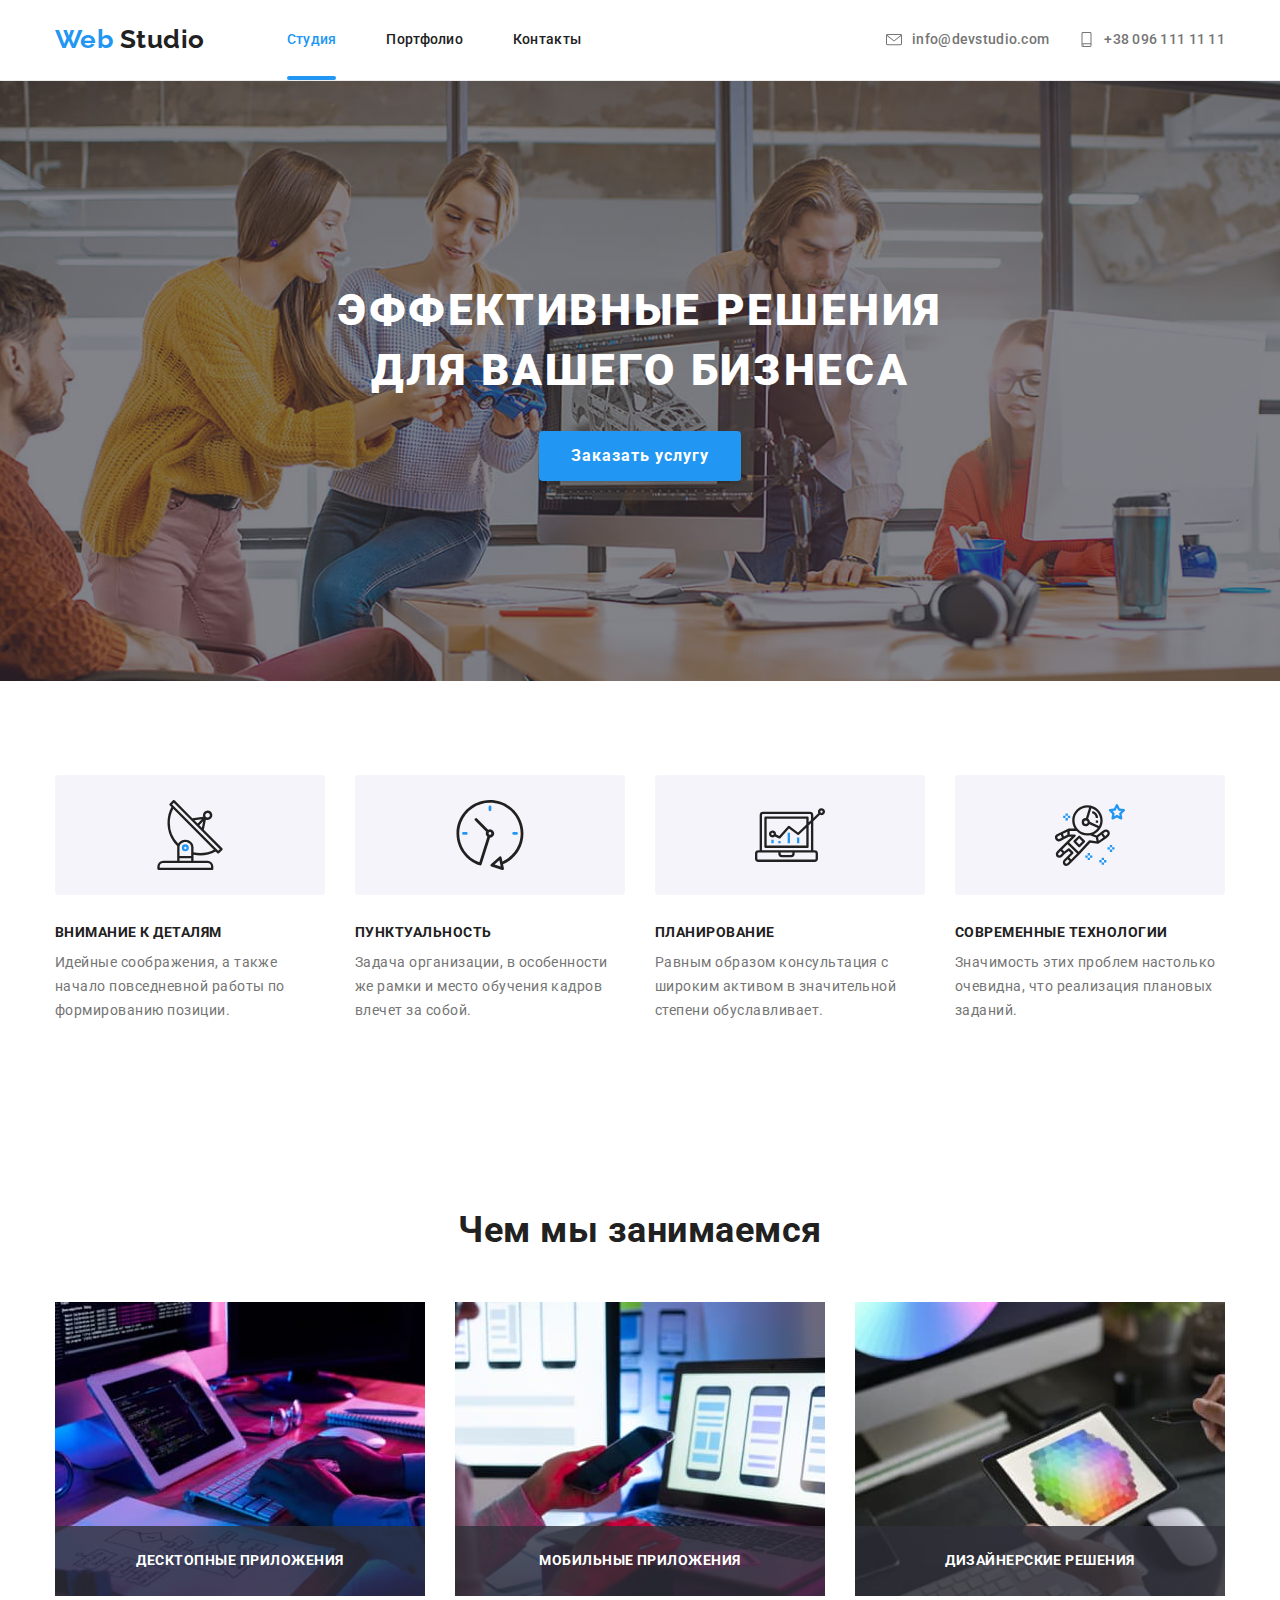
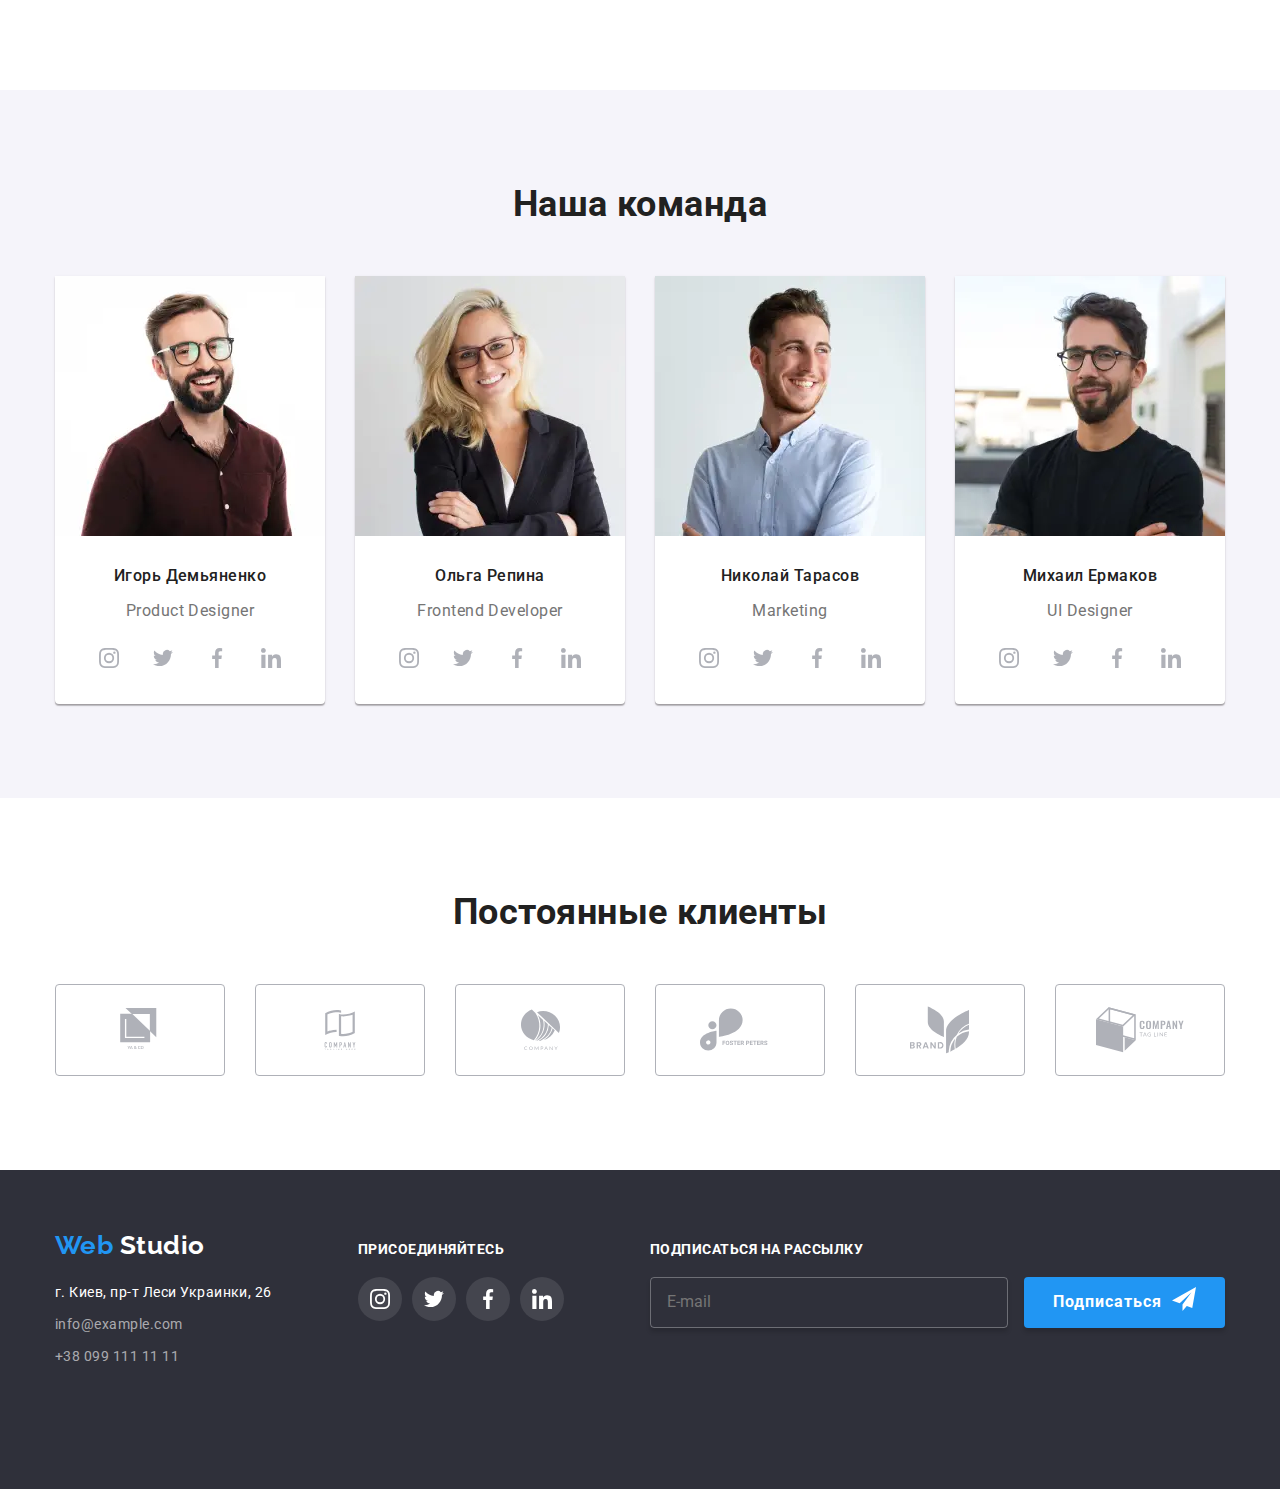
==== commit 3a9dbe18: "1" ====
--- a/index.html
+++ b/index.html
@@ -180,12 +180,12 @@
         <ul class="our-team">
           <li class="item">
             <picture>
-              <source srcset="./images/img/team-desctop/desctop-igor1x.webp 1x, ./images/img/team-desctop/desctop-igor@2x.webp 2x" media="(min-width 1200px)" type="image/webp">
-              <source srcset="./images/img/team-desctop/desctop-igor1x.jpg 1x, ./images/img/team-desctop/desctop-igor@2x.jpg 2x" media="(min-width 1200px)">
-              <source srcset="./images/img/team-tablet/tablet-igor1x.webp 1x, ./images/img/team-tablet/tablet-igor@2x.webp 2x" media="(min-width 768px)" type="image/webp">
-              <source srcset="./images/img/team-tablet/tablet-igor1x.jpg 1x, ./images/img/team-tablet/tablet-igor@2x.jpg 2x" media="(min-width 768px)">
-              <source srcset="./images/img/team-smart/smart-igor1x.webp 1x, ./images/img/team-smart/smart-igor@2x.webp 2x" media="(min-width 320px)" type="image/webp">
-              <source srcset="./images/img/team-smart/smart-igor1x.jpg 1x, ./images/img/team-smart/smart-igor@2x.jpg 2x" media="(min-width 320px)">
+              <source srcset="./images/img/team-desctop/desctop-igor1x.webp 1x, ./images/img/team-desctop/desctop-igor@2x.webp 2x" media="(min-width: 1200px)" type="image/webp">
+              <source srcset="./images/img/team-desctop/desctop-igor1x.jpg 1x, ./images/img/team-desctop/desctop-igor@2x.jpg 2x" media="(min-width: 1200px)">
+              <source srcset="./images/img/team-tablet/tablet-igor1x.webp 1x, ./images/img/team-tablet/tablet-igor@2x.webp 2x" media="(min-width: 768px)" type="image/webp">
+              <source srcset="./images/img/team-tablet/tablet-igor1x.jpg 1x, ./images/img/team-tablet/tablet-igor@2x.jpg 2x" media="(min-width: 768px)">
+              <source srcset="./images/img/team-smart/smart-igor1x.webp 1x, ./images/img/team-smart/smart-igor@2x.webp 2x" media="(min-width: 320px)" type="image/webp">
+              <source srcset="./images/img/team-smart/smart-igor1x.jpg 1x, ./images/img/team-smart/smart-igor@2x.jpg 2x" media="(min-width: 320px)">
                 <img src="./images/img/team-smart/smart-igor1x.jpg" alt="Николай Кучеренко" />
             </picture>
             
@@ -224,12 +224,12 @@
           </li>
           <li class="item">
             <picture>
-                <source srcset="./images/img/team-desctop/desctop-olga1x.webp 1x, ./images/img/team-desctop/desctop-olga@2x.webp 2x" media="(min-width 1200px)" type="image/webp">
-                <source srcset="./images/img/team-desctop/desctop-olga1x.jpg 1x, ./images/img/team-desctop/desctop-olga@2x.jpg 2x" media="(min-width 1200px)">
-                <source srcset="./images/img/team-tablet/tablet-olga1x.webp 1x, ./images/img/team-tablet/tablet-olga@2x.webp 2x" media="(min-width 768px)" type="image/webp">
-                <source srcset="./images/img/team-tablet/tablet-olga1x.jpg 1x, ./images/img/team-tablet/tablet-olga@2x.jpg 2x" media="(min-width 768px)">
-                <source srcset="./images/img/team-smart/smart-olga1x.webp 1x, ./images/img/team-smart/smart-olga@2x.webp 2x" media="(min-width 320px)" type="image/webp">
-                <source srcset="./images/img/team-smart/smart-olga1x.jpg 1x, ./images/img/team-smart/smart-olga@2x.jpg 2x" media="(min-width 320px)">
+                <source srcset="./images/img/team-desctop/desctop-olga1x.webp 1x, ./images/img/team-desctop/desctop-olga@2x.webp 2x" media="(min-width: 1200px)" type="image/webp">
+                <source srcset="./images/img/team-desctop/desctop-olga1x.jpg 1x, ./images/img/team-desctop/desctop-olga@2x.jpg 2x" media="(min-width: 1200px)">
+                <source srcset="./images/img/team-tablet/tablet-olga1x.webp 1x, ./images/img/team-tablet/tablet-olga@2x.webp 2x" media="(min-width: 768px)" type="image/webp">
+                <source srcset="./images/img/team-tablet/tablet-olga1x.jpg 1x, ./images/img/team-tablet/tablet-olga@2x.jpg 2x" media="(min-width: 768px)">
+                <source srcset="./images/img/team-smart/smart-olga1x.webp 1x, ./images/img/team-smart/smart-olga@2x.webp 2x" media="(min-width: 320px)" type="image/webp">
+                <source srcset="./images/img/team-smart/smart-olga1x.jpg 1x, ./images/img/team-smart/smart-olga@2x.jpg 2x" media="(min-width: 320px)">
                   <img  src="./images/img/team-smart/smart-olga1x.jpg" alt="Ольга Иванова" />
             </picture>
             
@@ -268,12 +268,12 @@
           </li>
           <li class="item">
             <picture>
-                <source srcset="./images/img/team-desctop/desctop-nikolay1x.webp 1x, ./images/img/team-desctop/desctop-nikolay@2x.webp 2x" media="(min-width 1200px)" type="image/webp">
-                <source srcset="./images/img/team-desctop/desctop-nikolay1x.jpg 1x, ./images/img/team-desctop/desctop-nikolay@2x.jpg 2x" media="(min-width 1200px)">
-                <source srcset="./images/img/team-tablet/tablet-nikolay1x.webp 1x, ./images/img/team-tablet/tablet-nikolay@2x.webp 2x" media="(min-width 768px)" type="image/webp">
-                <source srcset="./images/img/team-tablet/tablet-nikolay1x.jpg 1x, ./images/img/team-tablet/tablet-nikolay@2x.jpg 2x" media="(min-width 768px)">
-                <source srcset="./images/img/team-smart/smart-nikolay1x.webp 1x, ./images/img/team-smart/smart-nikolay@2x.webp 2x" media="(min-width 320px)" type="image/webp">
-                <source srcset="./images/img/team-smart/smart-nikolay1x.jpg 1x, ./images/img/team-smart/smart-nikolay@2x.jpg 2x" media="(min-width 320px)">
+                <source srcset="./images/img/team-desctop/desctop-nikolay1x.webp 1x, ./images/img/team-desctop/desctop-nikolay@2x.webp 2x" media="(min-width: 1200px)" type="image/webp">
+                <source srcset="./images/img/team-desctop/desctop-nikolay1x.jpg 1x, ./images/img/team-desctop/desctop-nikolay@2x.jpg 2x" media="(min-width: 1200px)">
+                <source srcset="./images/img/team-tablet/tablet-nikolay1x.webp 1x, ./images/img/team-tablet/tablet-nikolay@2x.webp 2x" media="(min-width: 768px)" type="image/webp">
+                <source srcset="./images/img/team-tablet/tablet-nikolay1x.jpg 1x, ./images/img/team-tablet/tablet-nikolay@2x.jpg 2x" media="(min-width: 768px)">
+                <source srcset="./images/img/team-smart/smart-nikolay1x.webp 1x, ./images/img/team-smart/smart-nikolay@2x.webp 2x" media="(min-width: 320px)" type="image/webp">
+                <source srcset="./images/img/team-smart/smart-nikolay1x.jpg 1x, ./images/img/team-smart/smart-nikolay@2x.jpg 2x" media="(min-width: 320px)">
                   <img src="./images/img/team-smart/smart-nikolay1x.jpg" alt="Андрей Шевченко" />
             </picture>
             
@@ -312,12 +312,12 @@
           </li>
           <li class="item">
             <picture>
-                <source srcset="./images/img/team-desctop/desctop-mihail1x.webp 1x, ./images/img/team-desctop/desctop-mihail@2x.webp 2x" media="(min-width 1200px)" type="image/webp">
-                <source srcset="./images/img/team-desctop/desctop-mihail1x.jpg 1x, ./images/img/team-desctop/desctop-mihail@2x.jpg 2x" media="(min-width 1200px)">
-                <source srcset="./images/img/team-tablet/tablet-mihail1x.webp 1x, ./images/img/team-tablet/tablet-mihail@2x.webp 2x" media="(min-width 768px)" type="image/webp">
-                <source srcset="./images/img/team-tablet/tablet-mihail1x.jpg 1x, ./images/img/team-tablet/tablet-mihail@2x.jpg 2x" media="(min-width 768px)">
-                <source srcset="./images/img/team-smart/smart-nikolay1x.webp 1x, ./images/img/team-smart/smart-nikolay@2x.webp 2x" media="(min-width 320px)" type="image/webp">
-                <source srcset="./images/img/team-smart/smart-nikolay1x.jpg 1x, ./images/img/team-smart/smart-nikolay@2x.jpg 2x" media="(min-width 320px)">
+                <source srcset="./images/img/team-desctop/desctop-mihail1x.webp 1x, ./images/img/team-desctop/desctop-mihail@2x.webp 2x" media="(min-width: 1200px)" type="image/webp">
+                <source srcset="./images/img/team-desctop/desctop-mihail1x.jpg 1x, ./images/img/team-desctop/desctop-mihail@2x.jpg 2x" media="(min-width: 1200px)">
+                <source srcset="./images/img/team-tablet/tablet-mihail1x.webp 1x, ./images/img/team-tablet/tablet-mihail@2x.webp 2x" media="(min-width: 768px)" type="image/webp">
+                <source srcset="./images/img/team-tablet/tablet-mihail1x.jpg 1x, ./images/img/team-tablet/tablet-mihail@2x.jpg 2x" media="(min-width: 768px)">
+                <source srcset="./images/img/team-smart/smart-nikolay1x.webp 1x, ./images/img/team-smart/smart-nikolay@2x.webp 2x" media="(min-width: 320px)" type="image/webp">
+                <source srcset="./images/img/team-smart/smart-nikolay1x.jpg 1x, ./images/img/team-smart/smart-nikolay@2x.jpg 2x" media="(min-width: 320px)">
                   <img  src="./images/img/team-smart/smart-mihail1x.jpg" alt="Иван Николаев" />
             </picture>
             
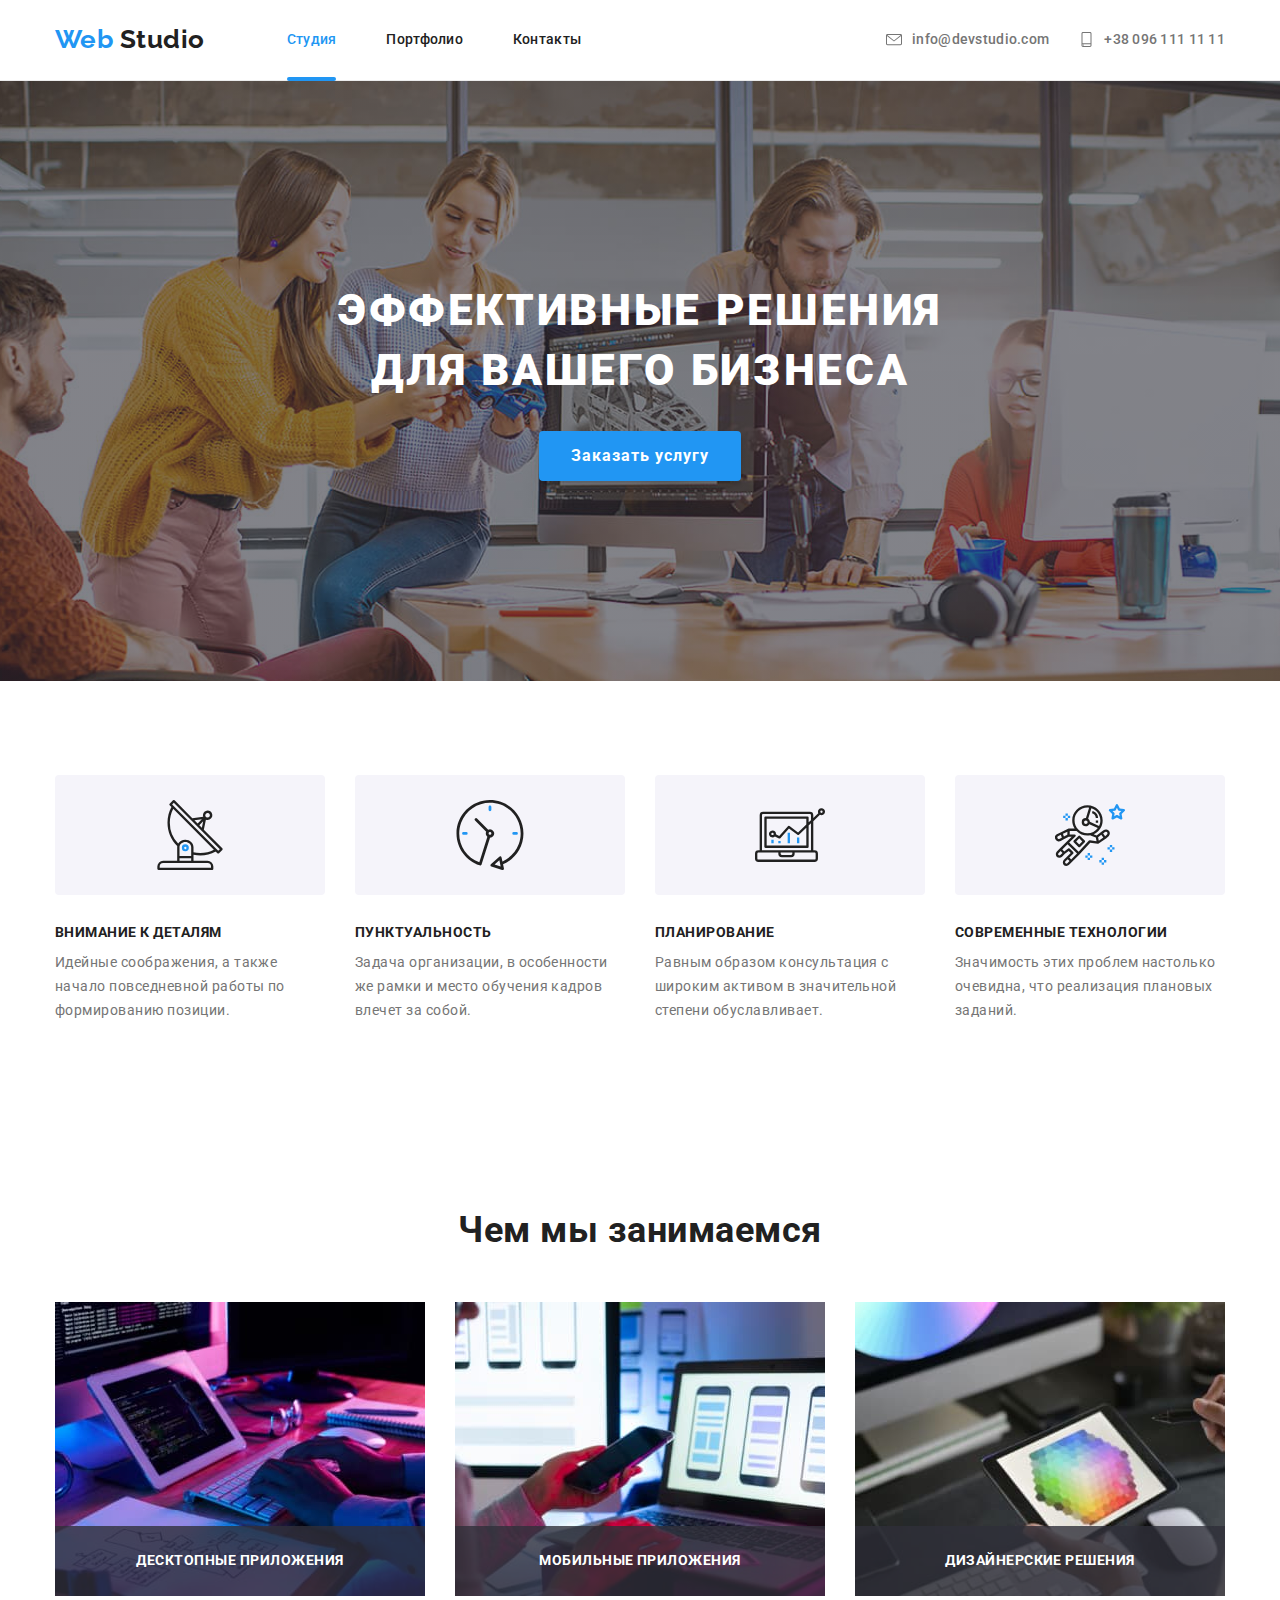
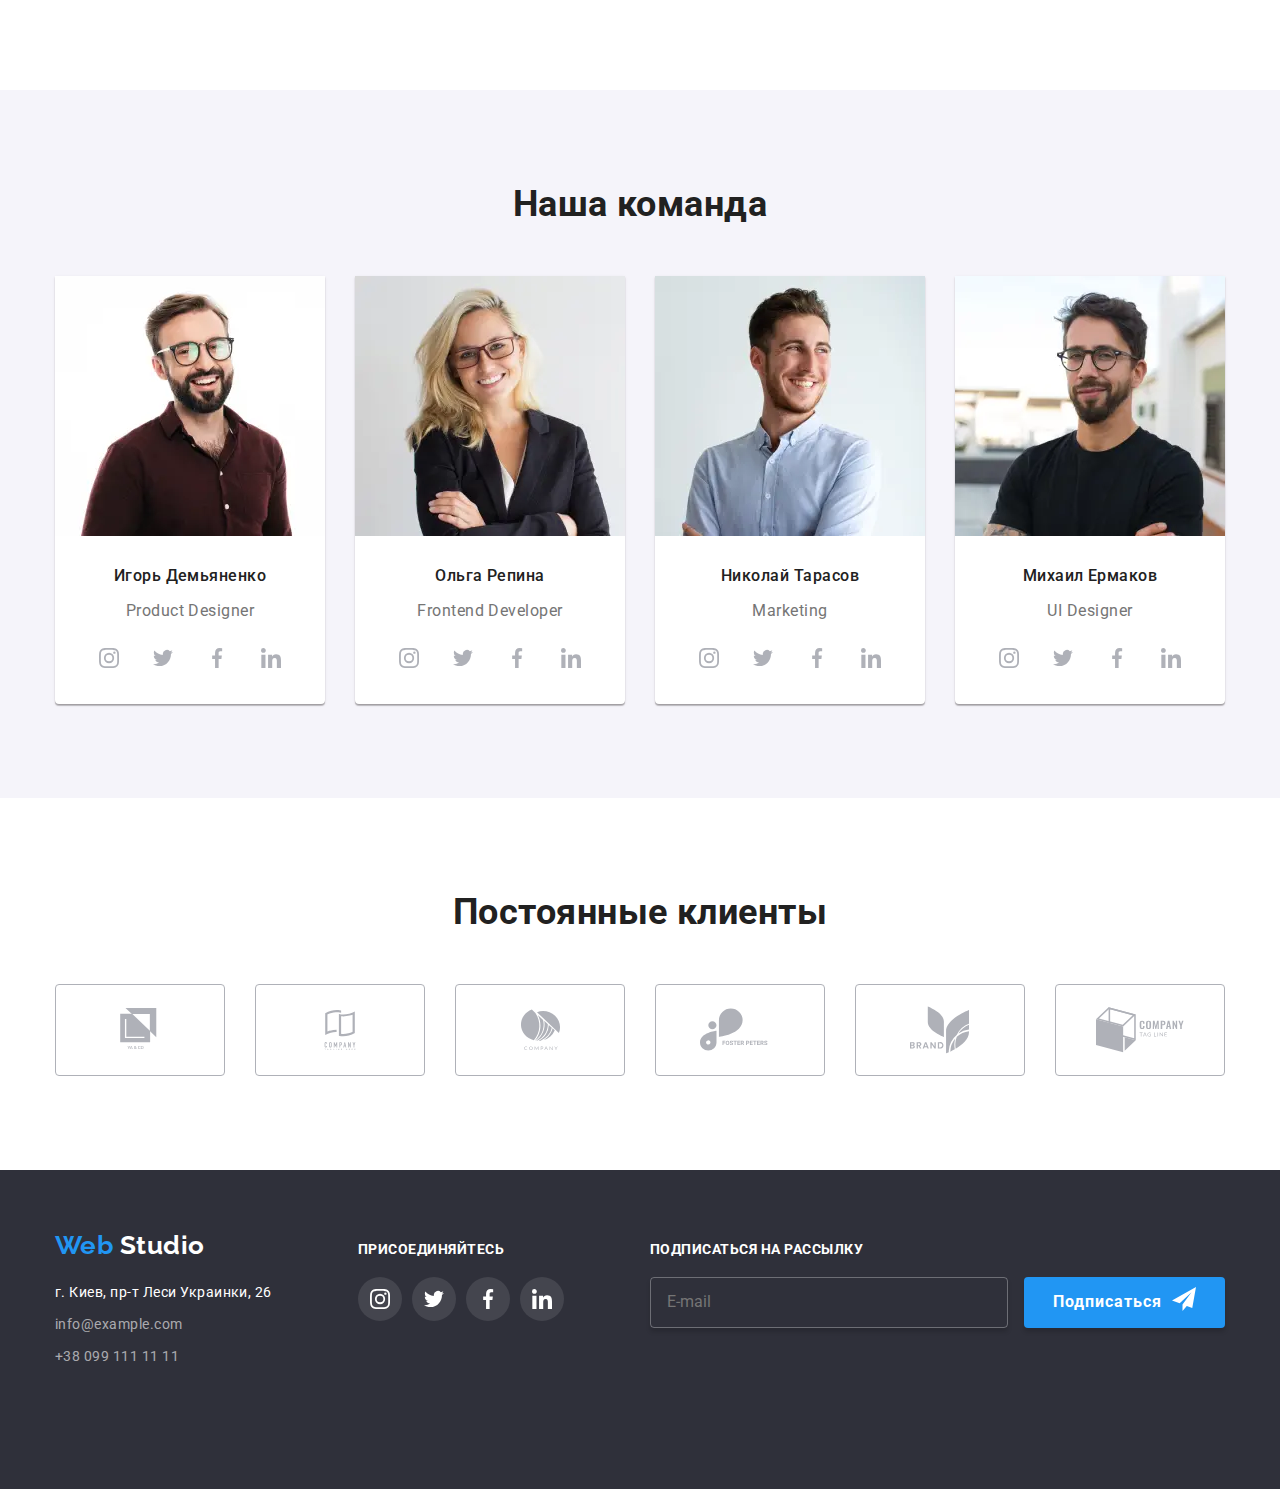
==== commit ac715f3e: "1" ====
--- a/index.html
+++ b/index.html
@@ -60,7 +60,7 @@
       </nav>
     </div>
   </header>
-  <main>
+  <main style="flex: 1 0 auto">
     <!-- hero -->
     <section class="hero">
       <div class="hero-main">
@@ -180,15 +180,26 @@
         <ul class="our-team">
           <li class="item">
             <picture>
-              <source srcset="./images/img/team-desctop/desctop-igor1x.webp 1x, ./images/img/team-desctop/desctop-igor@2x.webp 2x" media="(min-width: 1200px)" type="image/webp">
-              <source srcset="./images/img/team-desctop/desctop-igor1x.jpg 1x, ./images/img/team-desctop/desctop-igor@2x.jpg 2x" media="(min-width: 1200px)">
-              <source srcset="./images/img/team-tablet/tablet-igor1x.webp 1x, ./images/img/team-tablet/tablet-igor@2x.webp 2x" media="(min-width: 768px)" type="image/webp">
-              <source srcset="./images/img/team-tablet/tablet-igor1x.jpg 1x, ./images/img/team-tablet/tablet-igor@2x.jpg 2x" media="(min-width: 768px)">
-              <source srcset="./images/img/team-smart/smart-igor1x.webp 1x, ./images/img/team-smart/smart-igor@2x.webp 2x" media="(min-width: 320px)" type="image/webp">
-              <source srcset="./images/img/team-smart/smart-igor1x.jpg 1x, ./images/img/team-smart/smart-igor@2x.jpg 2x" media="(min-width: 320px)">
-                <img src="./images/img/team-smart/smart-igor1x.jpg" alt="Николай Кучеренко" />
+              <source
+                srcset="./images/img/team-desctop/desctop-igor1x.webp 1x, ./images/img/team-desctop/desctop-igor@2x.webp 2x"
+                media="(min-width: 1200px)" type="image/webp">
+              <source
+                srcset="./images/img/team-desctop/desctop-igor1x.jpg 1x, ./images/img/team-desctop/desctop-igor@2x.jpg 2x"
+                media="(min-width: 1200px)">
+              <source
+                srcset="./images/img/team-tablet/tablet-igor1x.webp 1x, ./images/img/team-tablet/tablet-igor@2x.webp 2x"
+                media="(min-width: 768px)" type="image/webp">
+              <source
+                srcset="./images/img/team-tablet/tablet-igor1x.jpg 1x, ./images/img/team-tablet/tablet-igor@2x.jpg 2x"
+                media="(min-width: 768px)">
+              <source
+                srcset="./images/img/team-smart/smart-igor1x.webp 1x, ./images/img/team-smart/smart-igor@2x.webp 2x"
+                media="(min-width: 320px)" type="image/webp">
+              <source srcset="./images/img/team-smart/smart-igor1x.jpg 1x, ./images/img/team-smart/smart-igor@2x.jpg 2x"
+                media="(min-width: 320px)">
+              <img src="./images/img/team-smart/smart-igor1x.jpg" alt="Николай Кучеренко" />
             </picture>
-            
+
             <h3 class="title">Игорь Демьяненко</h3>
             <p class="description">Product Designer</p>
             <ul class="list">
@@ -224,15 +235,26 @@
           </li>
           <li class="item">
             <picture>
-                <source srcset="./images/img/team-desctop/desctop-olga1x.webp 1x, ./images/img/team-desctop/desctop-olga@2x.webp 2x" media="(min-width: 1200px)" type="image/webp">
-                <source srcset="./images/img/team-desctop/desctop-olga1x.jpg 1x, ./images/img/team-desctop/desctop-olga@2x.jpg 2x" media="(min-width: 1200px)">
-                <source srcset="./images/img/team-tablet/tablet-olga1x.webp 1x, ./images/img/team-tablet/tablet-olga@2x.webp 2x" media="(min-width: 768px)" type="image/webp">
-                <source srcset="./images/img/team-tablet/tablet-olga1x.jpg 1x, ./images/img/team-tablet/tablet-olga@2x.jpg 2x" media="(min-width: 768px)">
-                <source srcset="./images/img/team-smart/smart-olga1x.webp 1x, ./images/img/team-smart/smart-olga@2x.webp 2x" media="(min-width: 320px)" type="image/webp">
-                <source srcset="./images/img/team-smart/smart-olga1x.jpg 1x, ./images/img/team-smart/smart-olga@2x.jpg 2x" media="(min-width: 320px)">
-                  <img  src="./images/img/team-smart/smart-olga1x.jpg" alt="Ольга Иванова" />
+              <source
+                srcset="./images/img/team-desctop/desctop-olga1x.webp 1x, ./images/img/team-desctop/desctop-olga@2x.webp 2x"
+                media="(min-width: 1200px)" type="image/webp">
+              <source
+                srcset="./images/img/team-desctop/desctop-olga1x.jpg 1x, ./images/img/team-desctop/desctop-olga@2x.jpg 2x"
+                media="(min-width: 1200px)">
+              <source
+                srcset="./images/img/team-tablet/tablet-olga1x.webp 1x, ./images/img/team-tablet/tablet-olga@2x.webp 2x"
+                media="(min-width: 768px)" type="image/webp">
+              <source
+                srcset="./images/img/team-tablet/tablet-olga1x.jpg 1x, ./images/img/team-tablet/tablet-olga@2x.jpg 2x"
+                media="(min-width: 768px)">
+              <source
+                srcset="./images/img/team-smart/smart-olga1x.webp 1x, ./images/img/team-smart/smart-olga@2x.webp 2x"
+                media="(min-width: 320px)" type="image/webp">
+              <source srcset="./images/img/team-smart/smart-olga1x.jpg 1x, ./images/img/team-smart/smart-olga@2x.jpg 2x"
+                media="(min-width: 320px)">
+              <img src="./images/img/team-smart/smart-olga1x.jpg" alt="Ольга Иванова" />
             </picture>
-            
+
             <h3 class="title">Ольга Репина</h3>
             <p class="description">Frontend Developer</p>
             <ul class="list">
@@ -268,15 +290,27 @@
           </li>
           <li class="item">
             <picture>
-                <source srcset="./images/img/team-desctop/desctop-nikolay1x.webp 1x, ./images/img/team-desctop/desctop-nikolay@2x.webp 2x" media="(min-width: 1200px)" type="image/webp">
-                <source srcset="./images/img/team-desctop/desctop-nikolay1x.jpg 1x, ./images/img/team-desctop/desctop-nikolay@2x.jpg 2x" media="(min-width: 1200px)">
-                <source srcset="./images/img/team-tablet/tablet-nikolay1x.webp 1x, ./images/img/team-tablet/tablet-nikolay@2x.webp 2x" media="(min-width: 768px)" type="image/webp">
-                <source srcset="./images/img/team-tablet/tablet-nikolay1x.jpg 1x, ./images/img/team-tablet/tablet-nikolay@2x.jpg 2x" media="(min-width: 768px)">
-                <source srcset="./images/img/team-smart/smart-nikolay1x.webp 1x, ./images/img/team-smart/smart-nikolay@2x.webp 2x" media="(min-width: 320px)" type="image/webp">
-                <source srcset="./images/img/team-smart/smart-nikolay1x.jpg 1x, ./images/img/team-smart/smart-nikolay@2x.jpg 2x" media="(min-width: 320px)">
-                  <img src="./images/img/team-smart/smart-nikolay1x.jpg" alt="Андрей Шевченко" />
+              <source
+                srcset="./images/img/team-desctop/desctop-nikolay1x.webp 1x, ./images/img/team-desctop/desctop-nikolay@2x.webp 2x"
+                media="(min-width: 1200px)" type="image/webp">
+              <source
+                srcset="./images/img/team-desctop/desctop-nikolay1x.jpg 1x, ./images/img/team-desctop/desctop-nikolay@2x.jpg 2x"
+                media="(min-width: 1200px)">
+              <source
+                srcset="./images/img/team-tablet/tablet-nikolay1x.webp 1x, ./images/img/team-tablet/tablet-nikolay@2x.webp 2x"
+                media="(min-width: 768px)" type="image/webp">
+              <source
+                srcset="./images/img/team-tablet/tablet-nikolay1x.jpg 1x, ./images/img/team-tablet/tablet-nikolay@2x.jpg 2x"
+                media="(min-width: 768px)">
+              <source
+                srcset="./images/img/team-smart/smart-nikolay1x.webp 1x, ./images/img/team-smart/smart-nikolay@2x.webp 2x"
+                media="(min-width: 320px)" type="image/webp">
+              <source
+                srcset="./images/img/team-smart/smart-nikolay1x.jpg 1x, ./images/img/team-smart/smart-nikolay@2x.jpg 2x"
+                media="(min-width: 320px)">
+              <img src="./images/img/team-smart/smart-nikolay1x.jpg" alt="Андрей Шевченко" />
             </picture>
-            
+
             <h3 class="title">Николай Тарасов</h3>
             <p class="description">Marketing</p>
             <ul class="list">
@@ -312,15 +346,28 @@
           </li>
           <li class="item">
             <picture>
-                <source srcset="./images/img/team-desctop/desctop-mihail1x.webp 1x, ./images/img/team-desctop/desctop-mihail@2x.webp 2x" media="(min-width: 1200px)" type="image/webp">
-                <source srcset="./images/img/team-desctop/desctop-mihail1x.jpg 1x, ./images/img/team-desctop/desctop-mihail@2x.jpg 2x" media="(min-width: 1200px)">
-                <source srcset="./images/img/team-tablet/tablet-mihail1x.webp 1x, ./images/img/team-tablet/tablet-mihail@2x.webp 2x" media="(min-width: 768px)" type="image/webp">
-                <source srcset="./images/img/team-tablet/tablet-mihail1x.jpg 1x, ./images/img/team-tablet/tablet-mihail@2x.jpg 2x" media="(min-width: 768px)">
-                <source srcset="./images/img/team-smart/smart-nikolay1x.webp 1x, ./images/img/team-smart/smart-nikolay@2x.webp 2x" media="(min-width: 320px)" type="image/webp">
-                <source srcset="./images/img/team-smart/smart-nikolay1x.jpg 1x, ./images/img/team-smart/smart-nikolay@2x.jpg 2x" media="(min-width: 320px)">
-                  <img  src="./images/img/team-smart/smart-mihail1x.jpg" alt="Иван Николаев" />
+              <source
+                srcset="./images/img/team-desctop/desctop-mihail1x.webp 1x, ./images/img/team-desctop/desctop-mihail@2x.webp 2x"
+                media="(min-width: 1200px)" type="image/webp">
+              <source
+                srcset="./images/img/team-desctop/desctop-mihail1x.jpg 1x, ./images/img/team-desctop/desctop-mihail@2x.jpg 2x"
+                media="(min-width: 1200px)">
+              <source
+                srcset="./images/img/team-tablet/tablet-mihail1x.webp 1x, ./images/img/team-tablet/tablet-mihail@2x.webp 2x"
+                media="(min-width: 768px)" type="image/webp">
+              <source
+                srcset="./images/img/team-tablet/tablet-mihail1x.jpg 1x, ./images/img/team-tablet/tablet-mihail@2x.jpg 2x"
+                media="(min-width: 768px)">
+              <source
+                srcset="./images/img/team-smart/smart-mihail1x.webp 1x, ./images/img/team-smart/smart-mihail@2x.webp
+                2x"
+                media="(min-width: 320px)" type="image/webp">
+              <source
+                srcset="./images/img/team-smart/smart-mihail1x.jpg 1x, ./images/img/team-smart/smart-mihail@2x.jpg 2x"
+                media="(min-width: 320px)">
+              <img src="./images/img/team-smart/smart-mihail1x.jpg" alt="Иван Николаев" />
             </picture>
-            
+
             <h3 class="title">Михаил Ермаков</h3>
             <p class="description">UI Designer</p>
             <ul class="list">
@@ -481,173 +528,74 @@
 
   <!-- Modal Window -->
 
-  <div class="backdrop is-hidden" data-modal>
-    <div class="modal">
-      <div class="input-modal-title">
-        <button type="button" class="btn-modal" data-modal-close>
-          <svg class="modal-icon" width="18" height="18">
-            <use href="./images/sprite.svg#close-back-18dp"></use>
-          </svg>
-        </button>
-        <h2 class="section-title-top">Оставьте свои данные, мы вам перезвоним</h2>
-        <form action="#" class="modal-title-box">
-
-          <div class="modal-form-field">
-            <label for="name-form" name="user-name">
-              <span class="text-dec-label">Имя</span>
-              <input class="contact-form-text" type="text" name="user-name*" id="name-form">
-              <svg class="icon-form-input">
-                <use xlink:href="./images/sprite.svg#icon-human" />
-              </svg>
-            </label>
-
-          </div>
-
-          <div class="modal-form-field">
-
-            <label for="tel-form"><span class="text-dec-label">Телефон</span>
-              <input class="contact-form-text" type="tel" name="tel*" id="tel-form">
-              <svg class="icon-form-input">
-                <use xlink:href="./images/sprite.svg#icon-tel" />
-              </svg>
-            </label>
-          </div>
-
-
-          <div class="modal-form-field">
-            <label for="mail-form">
-              <span class="text-dec-label">Почта</span>
-              <input class="contact-form-text" type="mail" name="mail*" id="mail-form">
-              <svg class="icon-form-input">
-                <use xlink:href="./images/sprite.svg#icon-mail" />
-              </svg>
-            </label>
-          </div>
-
-
-          <div class="modal-form-field">
-            <label for="comment-form">
-              <span class="text-dec-label">Комментарий</span>
-              <textarea class="contact-form-massage" placeholder="Введите текст" name="user-messag" type="comment"
-                id="comment-form"></textarea>
-            </label>
-          </div>
-
-          <div class="modal-form-confirmation">
-            <input class="contact-form-input visually-hidden" type="checkbox" for="checkbox" value="accept"
-              name="policy" id="policy"></input>
-            <label class="confirmation" for="policy">
-              <span class="confirmation-title">Соглашаюсь с рассылкой
-                и принимаю &nbsp;</span>
-              <a href="./index.html" class="accept-text-desc">Условия договора</a></label>
-          </div>
-
-
-
-        </form>
-        <button type="submit" class="btn-modal-push">Отправить</button>
-      </div>
-    </div>
-  </div>
-
-
-
-
-
-
-
-
-
-
-
-
-
-
-
-
-
-
-
-
-
-
-
-
-
-
-
-
-
-
-
-
-
-
-
-  <!-- <form class="form js-speaker-form" autocomplete="off"> -->
-
-
-  <!-- 
-        <b>Оставьте свои данные, мы вам перезвоним</b>
-        
-          <span class="form-label">Имя</span>
-        <label class="form-field">
-        
-          <input type="text" name="name" class="form-input" />
-          <span class="icon">
-            <svg class="form-icon">
-              <use href="./images/symbol-defs.svg#form-person-icon"></use>
-            </svg>
-          </span>
-        </label>
-
-
-        <span class="form-label">Телефон</span>
-        <label class="form-field">
-          
-          <input type="tel" name="tel" placeholder=" " class="form-input" />
-          
-          <span class="icon">
-            <svg class="form-icon">
-              <use href="./images/symbol-defs.svg#form-tel-icon"></use>
-            </svg>
-          </span>
-        </label>
-<span class="form-label">Почта</span>
-        <label class="form-field">
-          
-          <input type="email" name="mail" placeholder=" " class="form-input" />
-          <span class="icon">
-            <svg class="form-icon">
-              <use href="./images/symbol-defs.svg#form-mail-icon"></use>
-            </svg>
-          </span>
-        </label>
-
-          <span class="form-label comment">Комментарий</span>
-          <label class="form-field">
-          <textarea name="comment" placeholder="Введите текст" class="form-input" rows="6"></textarea>
-
-        </label>
-
-        <div>
-          <label class="checkbox-label">
-            <input class="checkbox" type="checkbox" name="agreement" value="agreed" />
-            <span class="icon"></span>
-            <span class="checkbox-text">
-              Соглашаюсь с рассылкой и принимаю
-              <a href="" class="link">Условия договора</a>
-            </span>
-          </label>
+      <div class="backdrop is-hidden" data-modal>
+        <div class="modal">
+
+
+          <form action="#" class="modal-form-box">
+
+            <button type="button" class="btn-modal" data-modal-close>
+              <svg class="modal-icon" width="18" height="18">
+                <use href="./images/sprite.svg#close-back-18dp"></use>
+              </svg>
+            </button>
+            <h2 class="section-title-top">Оставьте свои данные, мы вам перезвоним</h2>
+
+            <div class="modal-form-field">
+              <label class="modal-label" for="name-form">
+                <span class="text-dec-label">Имя</span>
+                <input class="contact-form-text" type="text" name="user-name*" id="name-form">
+                <svg class="icon-form-input">
+                  <use xlink:href="./images/sprite.svg#icon-human" />
+                </svg>
+              </label>
+            </div>
+
+            <div class="modal-form-field">
+              <label for="tel-form">
+                <span class="text-dec-label">Телефон</span>
+                <input class="contact-form-text" type="tel" name="tel*" id="tel-form">
+                <svg class="icon-form-input">
+                  <use xlink:href="./images/sprite.svg#icon-tel" />
+                </svg>
+              </label>
+            </div>
+
+
+            <div class="modal-form-field">
+              <label for="mail-form">
+                <span class="text-dec-label">Почта</span>
+                <input class="contact-form-text" type="email" name="mail*" id="mail-form">
+                <svg class="icon-form-input">
+                  <use xlink:href="./images/sprite.svg#icon-mail" />
+                </svg>
+              </label>
+            </div>
+
+
+            <div class="modal-form-field">
+              <label for="comment-form">
+                <span class="text-dec-label">Комментарий</span>
+                <textarea class="contact-form-massage" placeholder="Введите текст" name="user-messag"
+                  id="comment-form"></textarea>
+              </label>
+            </div>
+
+            <div class="modal-form-confirmation">
+              <input class="contact-form-input visually-hidden" type="checkbox" value="accept" name="policy"
+                id="policy">
+              <label class="confirmation" for="policy">
+                <span class="confirmation-title">Соглашаюсь с рассылкойи принимаю &nbsp;
+                <a href="./index.html" class="accept-text-desc">Условия договора</a></span>
+              </label>
+            </div>
+
+            <button type="submit" class="btn-modal-push">Отправить</button>
+          </form>
+
+
         </div>
-
-        <button type="submit" class="button" data-modal-close>
-          Отправить
-        </button>
-      </form>
-    </div>
-  </div> -->
-
+      </div>
   <script src="./js/modal.js"></script>
   <script src="./js/menu.js"></script>
 </body>
--- a/css/main.min.css
+++ b/css/main.min.css
@@ -1,2 +1,2 @@
-@import url("https://fonts.googleapis.com/css2?family=Raleway:wght@700&family=Roboto:wght@400;500;700;900&display=swap");/*! modern-normalize v0.6.0 | MIT License | https://github.com/sindresorhus/modern-normalize */*,*::before,*::after{-webkit-box-sizing:border-box;box-sizing:border-box}:root{-moz-tab-size:4;-o-tab-size:4;tab-size:4}html{line-height:1.15;-webkit-text-size-adjust:100%}body{margin:0}body{font-family:system-ui,-apple-system,"Segoe UI",Roboto,Helvetica,Arial,sans-serif,"Apple Color Emoji","Segoe UI Emoji"}hr{height:0}abbr[title]{-webkit-text-decoration:underline dotted;text-decoration:underline dotted}b,strong{font-weight:bolder}code,kbd,samp,pre{font-family:SFMono-Regular, Consolas, 'Liberation Mono', Menlo, monospace;font-size:1em}small{font-size:80%}sub,sup{font-size:75%;line-height:0;position:relative;vertical-align:baseline}sub{bottom:-0.25em}sup{top:-0.5em}button,input,optgroup,select,textarea{font-family:inherit;font-size:100%;line-height:1.15;margin:0}button,select{text-transform:none}button,[type='button'],[type='reset'],[type='submit']{-webkit-appearance:button}button::-moz-focus-inner,[type='button']::-moz-focus-inner,[type='reset']::-moz-focus-inner,[type='submit']::-moz-focus-inner{border-style:none;padding:0}button:-moz-focusring,[type='button']:-moz-focusring,[type='reset']:-moz-focusring,[type='submit']:-moz-focusring{outline:1px dotted ButtonText}fieldset{padding:0.35em 0.75em 0.625em}legend{padding:0}progress{vertical-align:baseline}[type='number']::-webkit-inner-spin-button,[type='number']::-webkit-outer-spin-button{height:auto}[type='search']{-webkit-appearance:textfield;outline-offset:-2px}[type='search']::-webkit-search-decoration{-webkit-appearance:none}::-webkit-file-upload-button{-webkit-appearance:button;font:inherit}summary{display:list-item}.site-nav,.contacts-header,.features,.our-work,.our-team,.our-team .list,.our-clients,.portfolio-filter,.examples,.social-media-footer .list{padding:0;margin:0;list-style:none}.title-hidden,.portfolio-header{position:absolute;width:1px;height:1px;margin:-1px;border:0px;padding:0px;clip:rect(0 0 0 0);overflow:hidden}.page{background-color:#fff;color:#212121;font-family:Roboto,sans-serif;letter-spacing:0.03em}.container{padding-left:15px;padding-right:15px;margin-left:auto;margin-right:auto}@media screen and (min-width: 480px){.container{width:480px}}@media screen and (min-width: 768px){.container{width:768px}}@media screen and (min-width: 1200px){.container{width:1200px}}img{display:block;width:100%;height:auto}@media screen and (max-width: 480px){.section{padding-top:60px;padding-bottom:60px}}@media screen and (min-width: 480px){.section{padding-top:60px;padding-bottom:60px}}@media screen and (min-width: 768px){.section{padding-top:60px;padding-bottom:60px}}@media screen and (min-width: 1200px){.section{padding-top:94px;padding-bottom:94px}}.section-title{margin-top:0;margin-bottom:50px;font-weight:700;font-size:28px;line-height:1.18;text-align:center;color:#212121}@media screen and (min-width: 1200px){.section-title{font-size:36px;line-height:1.16}}.logo{font-family:Raleway;font-weight:700;font-size:24px;line-height:1.16;text-decoration:none;color:#2196f3}@media screen and (min-width: 1200px){.logo{font-size:26px;line-height:1.2}}.logo-main .item{color:#212121}.logo-secondary{display:block;margin-bottom:20px}.logo-secondary .item{color:#fff}.head{position:relative}.main-nav{display:-webkit-box;display:-ms-flexbox;display:flex;-webkit-box-align:center;-ms-flex-align:center;align-items:center;min-height:60px;-webkit-box-pack:justify;-ms-flex-pack:justify;justify-content:space-between}.menu-burger{outline:none;-webkit-transition:250ms cubic-bezier(0.4, 0, 0.2, 1);transition:250ms cubic-bezier(0.4, 0, 0.2, 1)}.menu-burger:hover,.menu-burger:focus{fill:#2196f3}@media screen and (max-width: 767px){.menu-burger{display:-webkit-inline-box;display:-ms-inline-flexbox;display:inline-flex;margin:0;padding:0;border:0;fill:#212121;background-color:transparent}.menu-burger .icon-cross{display:none}.menu-burger.is-open .icon-cross{display:block}.menu-burger.is-open .icon-menu{display:none}}@media screen and (min-width: 768px){.menu-burger{display:none}}@media screen and (max-width: 767px){.menu-container{position:absolute;display:none;top:100%;left:0;width:100%;z-index:999;padding:60px;text-align:center;background-color:#fff;-webkit-box-shadow:0px 1px 3px rgba(0,0,0,0.16),0px 2px 4px rgba(0,0,0,0.08),0px 4px 8px rgba(0,0,0,0.04);box-shadow:0px 1px 3px rgba(0,0,0,0.16),0px 2px 4px rgba(0,0,0,0.08),0px 4px 8px rgba(0,0,0,0.04)}.menu-container.is-open{display:block}}@media screen and (min-width: 768px){.menu-container{display:-webkit-box;display:-ms-flexbox;display:flex;-webkit-box-align:center;-ms-flex-align:center;align-items:center}}@media screen and (max-width: 767px){.site-nav{padding-bottom:60px}.site-nav .item:not(:last-child){margin-bottom:40px}}@media screen and (min-width: 768px){.site-nav{display:-webkit-box;display:-ms-flexbox;display:flex;margin-right:84px;margin-left:auto}.site-nav .item:not(:last-child){margin-right:50px}}@media screen and (min-width: 1200px){.site-nav{margin-right:305px}}.site-nav .link{display:inline-block;font-weight:500;letter-spacing:0.02em;-webkit-transition:250ms cubic-bezier(0.4, 0, 0.2, 1);transition:250ms cubic-bezier(0.4, 0, 0.2, 1);color:#212121;text-decoration:none}@media screen and (max-width: 767px){.site-nav .link{padding-bottom:12px;font-size:18px;line-height:1.3}}@media screen and (min-width: 768px){.site-nav .link{padding-top:32px;padding-bottom:32px;font-size:14px;line-height:1.14}}.site-nav .link:hover,.link:focus .site-nav{color:#2196f3}.site-nav .link.current{color:#2196f3}.current{position:relative}.current::before{display:block;content:'';position:absolute;bottom:0;left:0;width:100%;height:4px;background-color:#2196f3;border-radius:2px}.head{border-bottom:1px solid #ececec}@media screen and (max-width: 767px){.contacts-header .item:not(:last-child){margin-bottom:16px}}@media screen and (min-width: 768px){.contacts-header .item:not(:last-child){margin-bottom:10px}}@media screen and (min-width: 1200px){.contacts-header{display:-webkit-box;display:-ms-flexbox;display:flex}.contacts-header .item:not(:last-child){margin-right:30px;margin-bottom:0}}.contacts-header .link{font-weight:500;font-size:18px;line-height:1.16;letter-spacing:0.02em;text-decoration:none;-webkit-transition:250ms cubic-bezier(0.4, 0, 0.2, 1);transition:250ms cubic-bezier(0.4, 0, 0.2, 1);color:#757575}@media screen and (min-width: 768px){.contacts-header .link{display:block;font-size:12px;line-height:1.16}}@media screen and (min-width: 1200px){.contacts-header .link{display:-webkit-box;display:-ms-flexbox;display:flex;padding-top:32px;padding-bottom:32px;font-size:14px;line-height:1.14}}.contacts-header .link:hover,.link:focus .contacts-header{color:#2196f3}.mail-icon{width:16px;height:16px;margin-right:10px;-webkit-transition:250ms cubic-bezier(0.4, 0, 0.2, 1);transition:250ms cubic-bezier(0.4, 0, 0.2, 1);fill:#757575}.link:hover .mail-icon,.link:focus .mail-icon{fill:#2196f3}.phone-icon{width:15px;height:15px;margin-right:10px;-webkit-transition:250ms cubic-bezier(0.4, 0, 0.2, 1);transition:250ms cubic-bezier(0.4, 0, 0.2, 1);fill:#757575}.link:hover .phone-icon,.link:focus .phone-icon{fill:#2196f3}.hero{margin-left:auto;margin-right:auto;background-image:-webkit-gradient(linear, left top, left bottom, from(rgba(47,48,58,0.6)), to(rgba(47,48,58,0.6))),url("../images/hero-mobile.jpg");background-image:linear-gradient(rgba(47,48,58,0.6), rgba(47,48,58,0.6)),url("../images/hero-mobile.jpg");background-size:cover;background-position:center;background-repeat:no-repeat}@media screen and (-webkit-min-device-pixel-ratio: 2), screen and (min-resolution: 2dppx){.hero{background-image:-webkit-gradient(linear, left top, left bottom, from(rgba(47,48,58,0.6)), to(rgba(47,48,58,0.6))),url("../images/hero-mobile@2x.jpg");background-image:linear-gradient(rgba(47,48,58,0.6), rgba(47,48,58,0.6)),url("../images/hero-mobile@2x.jpg")}}@media screen and (min-width: 480px){.hero{background-image:-webkit-gradient(linear, left top, left bottom, from(rgba(47,48,58,0.6)), to(rgba(47,48,58,0.6))),url("../images/hero-tablet.jpg");background-image:linear-gradient(rgba(47,48,58,0.6), rgba(47,48,58,0.6)),url("../images/hero-tablet.jpg")}}@media screen and (min-width: 480px) and (-webkit-min-device-pixel-ratio: 2), screen and (min-width: 480px) and (min-resolution: 2dppx){.hero{background-image:-webkit-gradient(linear, left top, left bottom, from(rgba(47,48,58,0.6)), to(rgba(47,48,58,0.6))),url("../images/hero-tablet@2x.jpg");background-image:linear-gradient(rgba(47,48,58,0.6), rgba(47,48,58,0.6)),url("../images/hero-tablet@2x.jpg")}}@media screen and (min-width: 768px){.hero{background-image:-webkit-gradient(linear, left top, left bottom, from(rgba(47,48,58,0.6)), to(rgba(47,48,58,0.6))),url("../images/hero-desktop.jpg");background-image:linear-gradient(rgba(47,48,58,0.6), rgba(47,48,58,0.6)),url("../images/hero-desktop.jpg")}}@media screen and (min-width: 768px) and (-webkit-min-device-pixel-ratio: 2), screen and (min-width: 768px) and (min-resolution: 2dppx){.hero{background-image:-webkit-gradient(linear, left top, left bottom, from(rgba(47,48,58,0.6)), to(rgba(47,48,58,0.6))),url("../images/hero-desktop@2x.jpg");background-image:linear-gradient(rgba(47,48,58,0.6), rgba(47,48,58,0.6)),url("../images/hero-desktop@2x.jpg")}}.hero-title{margin-top:0;margin-bottom:30px;font-weight:900;text-align:center;letter-spacing:0.06em;text-transform:uppercase;color:#fff}@media screen and (max-width: 1199px){.hero-title{font-size:26px;line-height:1.6}}@media screen and (min-width: 1200px){.hero-title{font-size:44px;line-height:1.36}}.hero-main{text-align:center;margin-left:auto;margin-right:auto}@media screen and (max-width: 479px){.hero-main{padding-top:118px;padding-bottom:118px}}@media screen and (min-width: 480px){.hero-main{width:360px;padding-top:118px;padding-bottom:118px}}@media screen and (min-width: 1200px){.hero-main{width:696px;padding-top:200px;padding-bottom:200px}}@media screen and (max-width: 479px){.hero-main{padding-left:15px;padding-right:15px}}.button{display:inline-block;padding:10px 32px;min-width:200px;font-weight:700;font-size:16px;line-height:1.9;letter-spacing:0.06em;border:none;border-radius:4px;text-decoration:none;color:#fff;background-color:#2196f3;-webkit-box-shadow:0px 4px 4px rgba(0,0,0,0.15);box-shadow:0px 4px 4px rgba(0,0,0,0.15)}.footer-submit .button{display:-webkit-inline-box;display:-ms-inline-flexbox;display:inline-flex;padding:10px 29px;border:none}.send{width:24px;height:24px;margin-left:10px}.filter-button{outline:none;border-radius:4px;padding:6px 22px;font-weight:500;font-size:16px;line-height:1.6;border:none;-webkit-transition:250ms cubic-bezier(0.4, 0, 0.2, 1);transition:250ms cubic-bezier(0.4, 0, 0.2, 1);color:#212121;background-color:#f5f4fa}.filter-button:hover,.filter-button:focus{color:#fff;background-color:#2196f3;-webkit-box-shadow:0px 2px 2px rgba(0,0,0,0.12),0px 1px 2px rgba(0,0,0,0.08),0px 3px 1px rgba(0,0,0,0.1);box-shadow:0px 2px 2px rgba(0,0,0,0.12),0px 1px 2px rgba(0,0,0,0.08),0px 3px 1px rgba(0,0,0,0.1)}.backdrop{position:fixed;left:0;right:0;top:0;bottom:0;background-color:rgba(0,0,0,0.5);-webkit-transition:all 250ms ease;transition:all 250ms ease;-webkit-transition-delay:0s;transition-delay:0s}.modal{position:relative;margin-left:auto;margin-right:auto;-webkit-box-shadow:0px 2px 1px rgba(0,0,0,0.2),0px 1px 1px rgba(0,0,0,0.14),0px 1px 3px rgba(0,0,0,0.12);box-shadow:0px 2px 1px rgba(0,0,0,0.2),0px 1px 1px rgba(0,0,0,0.14),0px 1px 3px rgba(0,0,0,0.12);border-radius:4px;background-color:#fff;-webkit-transition:-webkit-transform 250ms cubic-bezier(0.4, 0, 0.2, 1);transition:-webkit-transform 250ms cubic-bezier(0.4, 0, 0.2, 1);transition:transform 250ms cubic-bezier(0.4, 0, 0.2, 1);transition:transform 250ms cubic-bezier(0.4, 0, 0.2, 1), -webkit-transform 250ms cubic-bezier(0.4, 0, 0.2, 1)}@media screen and (max-width: 767px){.modal{position:absolute;width:450px;padding:40px;height:609px;top:50%;left:50%;-webkit-transform:translate(-50%, -50%) scale(1);transform:translate(-50%, -50%) scale(1)}}@media screen and (min-width: 768px){.modal{position:absolute;top:50%;left:50%;width:450px;height:609px;padding:40px;-webkit-transform:translate(-50%, -50%) scale(1);transform:translate(-50%, -50%) scale(1)}}@media screen and (min-width: 1200px){.modal{height:581px;padding:40px;width:528px}}.modal-form-box{border-radius:4px;padding:40px;width:528px;background-color:white;position:relative;width:528px;position:relative;background-color:#fff;margin:auto;-webkit-transition:all .4s ease;transition:all .4s ease;-webkit-transform:rotate(0) scale(1) translateY(0);transform:rotate(0) scale(1) translateY(0);-webkit-transition-delay:.5s;transition-delay:.5s}.backdrop.is-hidden{opacity:0;visibility:hidden;-webkit-transition-delay:.25s;transition-delay:.25s}.is-hidden .modal-form-box{-webkit-transform:rotate(400deg) scale(0) translateY(400%);transform:rotate(400deg) scale(0) translateY(400%);-webkit-transition-delay:0s;transition-delay:0s}.btn-modal{outline:none;width:30px;height:30px;background-color:white;border:1px solid rgba(0,0,0,0.1);-webkit-box-sizing:border-box;box-sizing:border-box;border-radius:50%;cursor:pointer;position:absolute;top:8px;right:8px;display:-webkit-box;display:-ms-flexbox;display:flex;-webkit-box-pack:center;-ms-flex-pack:center;justify-content:center;-webkit-box-align:center;-ms-flex-align:center;align-items:center;margin:0;padding:0;color:#212121}.btn-modal:hover{color:#2196f3}.modal-icon{fill:currentColor}.section-title-top{text-align:center;margin-top:0;margin-bottom:30px;font-size:20px;letter-spacing:0.03em}.btn-modal-push{position:relative;left:50%;-webkit-transform:translate(-50%, 0);transform:translate(-50%, 0);width:200px;height:50px;border:0 solid transparent;color:white;background-color:#2196f3;-webkit-transition:color 250ms cubic-bezier(0.4, 0, 0.2, 1),background-color 250ms cubic-bezier(0.4, 0, 0.2, 1);transition:color 250ms cubic-bezier(0.4, 0, 0.2, 1),background-color 250ms cubic-bezier(0.4, 0, 0.2, 1);border-radius:4px;cursor:pointer;margin-bottom:0;padding:0}.modal-title-box{max-width:448px;display:-webkit-box;display:-ms-flexbox;display:flex;-webkit-box-orient:vertical;-webkit-box-direction:normal;-ms-flex-direction:column;flex-direction:column;margin:0 auto}.contact-form-massage{padding:12px 16px;width:100%;height:120px;background:white;border-radius:4px;resize:none;border:1px solid rgba(33,33,33,0.2);-webkit-box-sizing:border-box;box-sizing:border-box;outline:none}.form-input-mail::-webkit-input-placeholder{font-family:Roboto;font-style:normal;font-weight:normal;font-size:16px;line-height:20px;display:-webkit-box;display:flex;-webkit-box-align:center;align-items:center;letter-spacing:0.03em;color:rgba(255,255,255,0.6)}.contact-form-text{padding-left:42px;width:100%;height:40px;background:#FFFFFF;border-radius:4px;resize:none;border:1px solid rgba(33,33,33,0.2);-webkit-box-sizing:border-box;box-sizing:border-box;outline:none}.contact-form-text:hover,.contact-form-text:focus{border-color:#2196f3}.contact-form-text:focus ~ .icon-form-input,.contact-form-text:hover ~ .icon-form-input{fill:#2196f3}.text-dec-label{position:absolute;font-family:Roboto;font-style:normal;font-weight:normal;font-size:12px;line-height:14px;letter-spacing:0.01em;color:#757575;-webkit-transform:translateY(-100%);transform:translateY(-100%);top:-4px}.accept-text-desc{display:inline;font-family:Roboto;font-style:normal;font-weight:normal;font-size:14px;line-height:1.1666;letter-spacing:0.03em;color:#2196f3;overflow:hidden}.accept-text-desc-label{display:-webkit-inline-box;display:-ms-inline-flexbox;display:inline-flex;-webkit-box-align:center;-ms-flex-align:center;align-items:center;margin-bottom:30px}@media screen and (min-width: 480px){.accept-text-desc-label{font-size:14px;white-space:nowrap;overflow:hidden;text-overflow:ellipsis}}@media screen and (max-width: 1199px){.accept-text-desc-label{font-size:14px;line-height:1.1}}@media screen and (min-width: 1200px){.accept-text-desc-label{font-size:14px;line-height:1.7}}.confirmation{white-space:nowrap;-webkit-box-align:center;-ms-flex-align:center;align-items:center;display:-webkit-inline-box;display:-ms-inline-flexbox;display:inline-flex}.confirmation-title{-webkit-box-align:center;-ms-flex-align:center;align-items:center;font-family:Roboto;font-style:normal;font-weight:normal;font-size:14px;line-height:24px;letter-spacing:0.03em;color:#757575}@media screen and (min-width: 480px){.confirmation-title{font-size:14px;white-space:nowrap;overflow:hidden;text-overflow:ellipsis}}@media screen and (max-width: 1199px){.confirmation-title{font-size:14px;line-height:1.1666}}.confirmation::before{content:"";width:16px;height:15px;background:url(../images/vector-box.svg);margin-right:8px}.icon-form-input{top:11px;left:12px;position:absolute;width:18px;height:18px;-webkit-box-pack:center;-ms-flex-pack:center;justify-content:center;-webkit-box-align:center;-ms-flex-align:center;align-items:center;fill:#212121}.modal-form-field{max-height:120px;position:relative}.modal-form-field:not(:last-child){margin-bottom:28px;position:relative}.modal-title-box{margin-bottom:30px}.modal-form-confirmation{-webkit-box-pack:center;-ms-flex-pack:center;justify-content:center;display:-webkit-box;display:-ms-flexbox;display:flex;position:relative}.contact-form-massage:hover,.contact-form-massage:focus{border-color:#2196f3}.modal-form-field:hover,.modal-form-field:focus{color:#2196f3}input[type=checkbox]{display:none}.contact-form-input:checked+.confirmation::before{background-image:url(../images/icon-check.svg)}.contact-form-input:checked+.confirmation .confirmation-title{color:#2196f3}@media screen and (min-width: 768px){.features{display:-webkit-box;display:-ms-flexbox;display:flex;-ms-flex-wrap:wrap;flex-wrap:wrap;margin:-15px}}@media screen and (min-width: 768px){.features .item{width:calc((100% - 2 * 30px) / 2);margin:15px}}@media screen and (min-width: 1200px){.features .item{width:calc((100% - 4 * 30px) / 4)}}@media screen and (max-width: 767px){.features .item:not(:last-child){margin-bottom:30px}}.features .title{margin-top:30px;margin-bottom:10px;font-weight:700;font-size:14px;line-height:1.14;text-transform:uppercase;color:#212121}@media screen and (max-width: 767px){.features .title{text-align:center}}.features .description{margin-top:0;margin-bottom:0;font-size:14px;line-height:1.7;color:#757575}.features .features-image{display:-webkit-box;display:-ms-flexbox;display:flex;min-height:120px;-webkit-box-pack:center;-ms-flex-pack:center;justify-content:center;-webkit-box-align:center;-ms-flex-align:center;align-items:center;border-radius:4px;background-color:#f5f4fa}.features .features-icon{width:70px;height:70px}input,textarea{outline:0 !important}@media screen and (max-width: 1199px){.no-visible{display:none}}.our-work{display:-webkit-box;display:-ms-flexbox;display:flex}.our-work .item:not(:last-child){margin-right:30px}.our-work .item{position:relative}.our-work .title{display:inline-block;position:absolute;bottom:0;right:0;margin:0;padding:27px 0px;text-align:center;min-width:370px;font-weight:700;font-size:14px;line-height:1.14;text-transform:uppercase;color:#fff;background-color:rgba(47,48,58,0.8)}@media screen and (min-width: 768px){.our-team{display:-webkit-box;display:-ms-flexbox;display:flex;-ms-flex-wrap:wrap;flex-wrap:wrap;margin:-15px}}.our-team .item{text-align:center;background-color:#fff;-webkit-box-shadow:0px 2px 1px rgba(0,0,0,0.2),0px 1px 1px rgba(0,0,0,0.14),0px 1px 3px rgba(117,78,78,0.12);box-shadow:0px 2px 1px rgba(0,0,0,0.2),0px 1px 1px rgba(0,0,0,0.14),0px 1px 3px rgba(117,78,78,0.12);border-radius:0px 0px 4px 4px}@media screen and (min-width: 768px){.our-team .item{width:calc((100% - 2 * 30px) / 2);margin:15px}}@media screen and (min-width: 1200px){.our-team .item{width:calc((100% - 4 * 30px) / 4)}}@media screen and (max-width: 767px){.our-team .item:not(:last-child){margin-bottom:30px}}.our-team .title{margin-top:30px;margin-bottom:10px;font-weight:500;font-size:16px;line-height:1.2}.our-team .description{margin-bottom:16px;font-size:16px;line-height:1.2;color:#757575}.our-team .list{display:-webkit-inline-box;display:-ms-inline-flexbox;display:inline-flex;-webkit-box-pack:center;-ms-flex-pack:center;justify-content:center;-webkit-box-align:center;-ms-flex-align:center;align-items:center;margin-bottom:24px}.our-team .link{display:-webkit-box;display:-ms-flexbox;display:flex;width:44px;height:44px;-webkit-box-pack:center;-ms-flex-pack:center;justify-content:center;-webkit-box-align:center;-ms-flex-align:center;align-items:center;border-radius:50%;-webkit-transition:250ms cubic-bezier(0.4, 0, 0.2, 1);transition:250ms cubic-bezier(0.4, 0, 0.2, 1)}.our-team .link:hover,.our-team .link:focus{background-color:#2196f3}.social-media{display:inline-block;width:20px;height:20px;fill:#afb1b8;-webkit-transition:250ms cubic-bezier(0.4, 0, 0.2, 1);transition:250ms cubic-bezier(0.4, 0, 0.2, 1);background-color:transparent}.link:hover .social-media,.link:focus .social-media{fill:#fff}.team-container{background-color:#f5f4fa}.our-clients{display:-webkit-box;display:-ms-flexbox;display:flex;-ms-flex-wrap:wrap;flex-wrap:wrap;margin:-15px;-webkit-box-pack:center;-ms-flex-pack:center;justify-content:center}@media screen and (max-width: 767px){.our-clients .item{width:calc((100% - 2 * 30px) / 2);margin:15px}}@media screen and (min-width: 768px){.our-clients .item{width:calc((100% - 3 * 30px) / 3);margin:15px}}@media screen and (min-width: 1200px){.our-clients .item{width:calc((100% - 6 * 30px) / 6);margin:15px}}.our-clients .link{display:-webkit-box;display:-ms-flexbox;display:flex;min-height:90px;border:1px solid #afb1b8;border-radius:4px;-webkit-box-pack:center;-ms-flex-pack:center;justify-content:center;-webkit-box-align:center;-ms-flex-align:center;align-items:center;-webkit-transition:250ms cubic-bezier(0.4, 0, 0.2, 1);transition:250ms cubic-bezier(0.4, 0, 0.2, 1)}.our-clients .link:hover,.our-clients .link:focus{border:1px solid #2196f3}.client-icon{fill:#afb1b8;margin:0;padding:0;-webkit-transition:250ms cubic-bezier(0.4, 0, 0.2, 1);transition:250ms cubic-bezier(0.4, 0, 0.2, 1)}.link:hover .client-icon,.link:focus .client-icon{fill:#2196f3}.portfolio-filter{display:-webkit-box;display:-ms-flexbox;display:flex;-ms-flex-wrap:wrap;flex-wrap:wrap}.portfolio-filter .item:not(:last-child){margin-right:8px}@media screen and (max-width: 767px){.portfolio-filter{padding-bottom:40px}.portfolio-filter .item:nth-child(-n+3){margin-bottom:15px}}@media screen and (min-width: 768px){.portfolio-filter{padding-bottom:30px;-webkit-box-pack:center;-ms-flex-pack:center;justify-content:center}}@media screen and (min-width: 1200px){.portfolio-filter{padding-bottom:50px}}@media screen and (min-width: 768px){.examples{display:-webkit-box;display:-ms-flexbox;display:flex;-ms-flex-wrap:wrap;flex-wrap:wrap;margin:-15px}}.examples .item{background-color:#fff}@media screen and (min-width: 768px){.examples .item{width:calc((100% - 2 * 30px) / 2);margin:15px}}@media screen and (min-width: 1200px){.examples .item{width:calc((100% - 3 * 30px) / 3)}}@media screen and (max-width: 767px){.examples .item:not(:last-child){margin-bottom:30px}}.examples .description{padding:20px 24px;border-top:0;border-left:1px solid #eeeeee;border-bottom:1px solid #eeeeee;border-right:1px solid #eeeeee}.examples .title{margin-top:20px;margin-bottom:4px;font-weight:700;font-size:18px;line-height:2;letter-spacing:0.06em;color:#212121;white-space:nowrap;overflow:hidden;text-overflow:ellipsis}.examples .item:hover,.examples .item:focus{-webkit-box-shadow:1px 4px 6px rgba(0,0,0,0.16),0px 4px 4px rgba(0,0,0,0.06),0px 1px 1px rgba(0,0,0,0.12);box-shadow:1px 4px 6px rgba(0,0,0,0.16),0px 4px 4px rgba(0,0,0,0.06),0px 1px 1px rgba(0,0,0,0.12)}.portfolio-header{margin-top:0;margin-bottom:0}.examples-description{margin-top:0;margin-bottom:20px;font-size:16px;line-height:1.2;color:#757575}.examples a{text-decoration:none}.thumb{position:relative;overflow:hidden}.examples-text{position:absolute;top:0;left:0;width:100%;height:100%;font-size:18px;line-height:1.5;padding:63px 24px;margin:0;background-color:rgba(33,150,243,0.9);color:#fff;-webkit-transform:translateY(100%);transform:translateY(100%);-webkit-transition:-webkit-transform 250ms cubic-bezier(0.4, 0, 0.2, 1);transition:-webkit-transform 250ms cubic-bezier(0.4, 0, 0.2, 1);transition:transform 250ms cubic-bezier(0.4, 0, 0.2, 1);transition:transform 250ms cubic-bezier(0.4, 0, 0.2, 1), -webkit-transform 250ms cubic-bezier(0.4, 0, 0.2, 1)}.examples .item:hover .examples-text,.examples .item:focus .examples-text{-webkit-transform:translateY(0);transform:translateY(0)}.footer{background-color:#2f303a}@media screen and (max-width: 767px){.footer-content{text-align:center;padding:60px 15px}}@media screen and (min-width: 768px){.footer-content{display:-webkit-box;display:-ms-flexbox;display:flex;-ms-flex-wrap:wrap;flex-wrap:wrap;-webkit-box-align:baseline;-ms-flex-align:baseline;align-items:baseline;text-align:center;padding:60px}.footer-content .footer-contacts{display:block;margin-right:165px}}@media screen and (min-width: 1200px){.footer-content{display:-webkit-box;display:-ms-flexbox;display:flex;-webkit-box-align:baseline;-ms-flex-align:baseline;align-items:baseline;-webkit-box-pack:justify;-ms-flex-pack:justify;justify-content:space-between;text-align:left;padding:60px 15px}.footer-content .footer-contacts{margin-right:0}}.footer b{display:block;font-weight:700;font-size:14px;margin-bottom:20px;line-height:1.1;text-transform:uppercase;color:#fff}.contacts{margin-bottom:60px}.footer-contacts .map-address,.footer-contacts .footer-mail{margin-bottom:8px}address{font-style:normal;font-size:14px;line-height:1.7;color:#fff}.contacts .link{font-style:normal;text-decoration:none;-webkit-transition:250ms cubic-bezier(0.4, 0, 0.2, 1);transition:250ms cubic-bezier(0.4, 0, 0.2, 1);color:rgba(255,255,255,0.6)}.contacts .link:hover,.contacts .link:focus{color:#2196f3}.footer-submit input{padding:15px 16px;margin-bottom:20px;width:100%;border:1px solid rgba(255,255,255,0.3);-webkit-box-shadow:0px 4px 4px rgba(0,0,0,0.15);box-shadow:0px 4px 4px rgba(0,0,0,0.15);border-radius:4px;background-color:transparent;color:rgba(255,255,255,0.6)}@media screen and (min-width: 1200px){.footer-submit input{margin-right:12px;width:358px}}@media screen and (min-width: 768px){.footer-submit{margin-left:106px}}@media screen and (min-width: 1200px){.footer-submit{margin-left:0}}.social-media-footer{margin-bottom:60px;-webkit-box-pack:center;-ms-flex-pack:center;justify-content:center}.social-media-footer .list{display:-webkit-box;display:-ms-flexbox;display:flex;-webkit-box-pack:center;-ms-flex-pack:center;justify-content:center}.social-media-footer .item:not(:last-child),.item-social:not(:last-child){margin-right:10px}.social-media-footer .social-media{width:20px;height:20px;fill:#fff}.social-media-footer .icon-social{display:-webkit-box;display:-ms-flexbox;display:flex;width:44px;height:44px;border-radius:50%;-webkit-box-pack:center;-ms-flex-pack:center;justify-content:center;-webkit-box-align:center;-ms-flex-align:center;align-items:center;-webkit-transition:250ms cubic-bezier(0.4, 0, 0.2, 1);transition:250ms cubic-bezier(0.4, 0, 0.2, 1);background-color:rgba(255,255,255,0.1)}.social-media-footer .icon-social:hover,.social-media-footer .icon-social:focus{background-color:#2196f3}
+@import url("https://fonts.googleapis.com/css2?family=Raleway:wght@700&family=Roboto:wght@400;500;700;900&display=swap");/*! modern-normalize v0.6.0 | MIT License | https://github.com/sindresorhus/modern-normalize */*,*::before,*::after{-webkit-box-sizing:border-box;box-sizing:border-box}:root{-moz-tab-size:4;-o-tab-size:4;tab-size:4}html{line-height:1.15;-webkit-text-size-adjust:100%}body{margin:0}body{font-family:system-ui,-apple-system,"Segoe UI",Roboto,Helvetica,Arial,sans-serif,"Apple Color Emoji","Segoe UI Emoji"}hr{height:0}abbr[title]{-webkit-text-decoration:underline dotted;text-decoration:underline dotted}b,strong{font-weight:bolder}code,kbd,samp,pre{font-family:SFMono-Regular, Consolas, 'Liberation Mono', Menlo, monospace;font-size:1em}small{font-size:80%}sub,sup{font-size:75%;line-height:0;position:relative;vertical-align:baseline}sub{bottom:-0.25em}sup{top:-0.5em}button,input,optgroup,select,textarea{font-family:inherit;font-size:100%;line-height:1.15;margin:0}button,select{text-transform:none}button,[type='button'],[type='reset'],[type='submit']{-webkit-appearance:button}button::-moz-focus-inner,[type='button']::-moz-focus-inner,[type='reset']::-moz-focus-inner,[type='submit']::-moz-focus-inner{border-style:none;padding:0}button:-moz-focusring,[type='button']:-moz-focusring,[type='reset']:-moz-focusring,[type='submit']:-moz-focusring{outline:1px dotted ButtonText}fieldset{padding:0.35em 0.75em 0.625em}legend{padding:0}progress{vertical-align:baseline}[type='number']::-webkit-inner-spin-button,[type='number']::-webkit-outer-spin-button{height:auto}[type='search']{-webkit-appearance:textfield;outline-offset:-2px}[type='search']::-webkit-search-decoration{-webkit-appearance:none}::-webkit-file-upload-button{-webkit-appearance:button;font:inherit}summary{display:list-item}.site-nav,.contacts-header,.features,.our-work,.our-team,.our-team .list,.our-clients,.portfolio-filter,.examples,.social-media-footer .list{padding:0;margin:0;list-style:none}.title-hidden,.portfolio-header{position:absolute;width:1px;height:1px;margin:-1px;border:0px;padding:0px;clip:rect(0 0 0 0);overflow:hidden}.page{background-color:#fff;color:#212121;font-family:Roboto,sans-serif;letter-spacing:0.03em}.container{padding-left:15px;padding-right:15px;margin-left:auto;margin-right:auto}@media screen and (min-width: 480px){.container{width:480px}}@media screen and (min-width: 768px){.container{width:768px}}@media screen and (min-width: 1200px){.container{width:1200px}}img{display:block;width:100%;height:auto}@media screen and (max-width: 480px){.section{padding-top:60px;padding-bottom:60px}}@media screen and (min-width: 480px){.section{padding-top:60px;padding-bottom:60px}}@media screen and (min-width: 768px){.section{padding-top:60px;padding-bottom:60px}}@media screen and (min-width: 1200px){.section{padding-top:94px;padding-bottom:94px}}.section-title{margin-top:0;margin-bottom:50px;font-weight:700;font-size:28px;line-height:1.18;text-align:center;color:#212121}@media screen and (min-width: 1200px){.section-title{font-size:36px;line-height:1.16}}.logo{font-family:Raleway;font-weight:700;font-size:24px;line-height:1.16;text-decoration:none;color:#2196f3}@media screen and (min-width: 1200px){.logo{font-size:26px;line-height:1.2}}.logo-main .item{color:#212121}.logo-secondary{display:block;margin-bottom:20px}.logo-secondary .item{color:#fff}.head{position:relative}.main-nav{display:-webkit-box;display:-ms-flexbox;display:flex;-webkit-box-align:center;-ms-flex-align:center;align-items:center;min-height:60px;-webkit-box-pack:justify;-ms-flex-pack:justify;justify-content:space-between}.menu-burger{outline:none;-webkit-transition:250ms cubic-bezier(0.4, 0, 0.2, 1);transition:250ms cubic-bezier(0.4, 0, 0.2, 1)}.menu-burger:hover,.menu-burger:focus{fill:#2196f3}@media screen and (max-width: 767px){.menu-burger{display:-webkit-inline-box;display:-ms-inline-flexbox;display:inline-flex;margin:0;padding:0;border:0;fill:#212121;background-color:transparent}.menu-burger .icon-cross{display:none}.menu-burger.is-open .icon-cross{display:block}.menu-burger.is-open .icon-menu{display:none}}@media screen and (min-width: 768px){.menu-burger{display:none}}@media screen and (max-width: 767px){.menu-container{position:absolute;display:none;top:100%;left:0;width:100%;z-index:999;padding:60px;text-align:center;background-color:#fff;-webkit-box-shadow:0px 1px 3px rgba(0,0,0,0.16),0px 2px 4px rgba(0,0,0,0.08),0px 4px 8px rgba(0,0,0,0.04);box-shadow:0px 1px 3px rgba(0,0,0,0.16),0px 2px 4px rgba(0,0,0,0.08),0px 4px 8px rgba(0,0,0,0.04)}.menu-container.is-open{display:block}}@media screen and (min-width: 768px){.menu-container{display:-webkit-box;display:-ms-flexbox;display:flex;-webkit-box-align:center;-ms-flex-align:center;align-items:center}}@media screen and (max-width: 767px){.site-nav{padding-bottom:60px}.site-nav .item:not(:last-child){margin-bottom:40px}}@media screen and (min-width: 768px){.site-nav{display:-webkit-box;display:-ms-flexbox;display:flex;margin-right:84px;margin-left:auto}.site-nav .item:not(:last-child){margin-right:50px}}@media screen and (min-width: 1200px){.site-nav{margin-right:305px}}.site-nav .link{display:inline-block;font-weight:500;letter-spacing:0.02em;-webkit-transition:250ms cubic-bezier(0.4, 0, 0.2, 1);transition:250ms cubic-bezier(0.4, 0, 0.2, 1);color:#212121;text-decoration:none}@media screen and (max-width: 767px){.site-nav .link{padding-bottom:12px;font-size:18px;line-height:1.3}}@media screen and (min-width: 768px){.site-nav .link{padding-top:32px;padding-bottom:32px;font-size:14px;line-height:1.14}}.site-nav .link:hover,.link:focus .site-nav{color:#2196f3}.site-nav .link.current{color:#2196f3}.current{position:relative}.current::before{display:block;content:'';position:absolute;bottom:-1px;left:0;width:100%;height:4px;background-color:#2196f3;border-radius:2px}.head{border-bottom:1px solid #ececec}@media screen and (max-width: 767px){.contacts-header .item:not(:last-child){margin-bottom:16px}}@media screen and (min-width: 768px){.contacts-header .item:not(:last-child){margin-bottom:10px}}@media screen and (min-width: 1200px){.contacts-header{display:-webkit-box;display:-ms-flexbox;display:flex}.contacts-header .item:not(:last-child){margin-right:30px;margin-bottom:0}}.contacts-header .link{font-weight:500;font-size:18px;line-height:1.16;letter-spacing:0.02em;text-decoration:none;-webkit-transition:250ms cubic-bezier(0.4, 0, 0.2, 1);transition:250ms cubic-bezier(0.4, 0, 0.2, 1);color:#757575}@media screen and (min-width: 768px){.contacts-header .link{display:block;font-size:12px;line-height:1.16}}@media screen and (min-width: 1200px){.contacts-header .link{display:-webkit-box;display:-ms-flexbox;display:flex;padding-top:32px;padding-bottom:32px;font-size:14px;line-height:1.14}}.contacts-header .link:hover,.link:focus .contacts-header{color:#2196f3}.mail-icon{width:16px;height:16px;margin-right:10px;-webkit-transition:250ms cubic-bezier(0.4, 0, 0.2, 1);transition:250ms cubic-bezier(0.4, 0, 0.2, 1);fill:#757575}.link:hover .mail-icon,.link:focus .mail-icon{fill:#2196f3}.phone-icon{width:15px;height:15px;margin-right:10px;-webkit-transition:250ms cubic-bezier(0.4, 0, 0.2, 1);transition:250ms cubic-bezier(0.4, 0, 0.2, 1);fill:#757575}.link:hover .phone-icon,.link:focus .phone-icon{fill:#2196f3}.hero{margin-left:auto;margin-right:auto;background-image:-webkit-gradient(linear, left top, left bottom, from(rgba(47,48,58,0.6)), to(rgba(47,48,58,0.6))),url("../images/hero-mobile.jpg");background-image:linear-gradient(rgba(47,48,58,0.6), rgba(47,48,58,0.6)),url("../images/hero-mobile.jpg");background-size:cover;background-position:center;background-repeat:no-repeat}@media screen and (-webkit-min-device-pixel-ratio: 2), screen and (min-resolution: 2dppx){.hero{background-image:-webkit-gradient(linear, left top, left bottom, from(rgba(47,48,58,0.6)), to(rgba(47,48,58,0.6))),url("../images/hero-mobile@2x.jpg");background-image:linear-gradient(rgba(47,48,58,0.6), rgba(47,48,58,0.6)),url("../images/hero-mobile@2x.jpg")}}@media screen and (min-width: 480px){.hero{background-image:-webkit-gradient(linear, left top, left bottom, from(rgba(47,48,58,0.6)), to(rgba(47,48,58,0.6))),url("../images/hero-tablet.jpg");background-image:linear-gradient(rgba(47,48,58,0.6), rgba(47,48,58,0.6)),url("../images/hero-tablet.jpg")}}@media screen and (min-width: 480px) and (-webkit-min-device-pixel-ratio: 2), screen and (min-width: 480px) and (min-resolution: 2dppx){.hero{background-image:-webkit-gradient(linear, left top, left bottom, from(rgba(47,48,58,0.6)), to(rgba(47,48,58,0.6))),url("../images/hero-tablet@2x.jpg");background-image:linear-gradient(rgba(47,48,58,0.6), rgba(47,48,58,0.6)),url("../images/hero-tablet@2x.jpg")}}@media screen and (min-width: 768px){.hero{background-image:-webkit-gradient(linear, left top, left bottom, from(rgba(47,48,58,0.6)), to(rgba(47,48,58,0.6))),url("../images/hero-desktop.jpg");background-image:linear-gradient(rgba(47,48,58,0.6), rgba(47,48,58,0.6)),url("../images/hero-desktop.jpg")}}@media screen and (min-width: 768px) and (-webkit-min-device-pixel-ratio: 2), screen and (min-width: 768px) and (min-resolution: 2dppx){.hero{background-image:-webkit-gradient(linear, left top, left bottom, from(rgba(47,48,58,0.6)), to(rgba(47,48,58,0.6))),url("../images/hero-desktop@2x.jpg");background-image:linear-gradient(rgba(47,48,58,0.6), rgba(47,48,58,0.6)),url("../images/hero-desktop@2x.jpg")}}.hero-title{margin-top:0;margin-bottom:30px;font-weight:900;text-align:center;letter-spacing:0.06em;text-transform:uppercase;color:#fff}@media screen and (max-width: 1199px){.hero-title{font-size:26px;line-height:1.6}}@media screen and (min-width: 1200px){.hero-title{font-size:44px;line-height:1.36}}.hero-main{text-align:center;margin-left:auto;margin-right:auto}@media screen and (max-width: 479px){.hero-main{padding-top:118px;padding-bottom:118px}}@media screen and (min-width: 480px){.hero-main{width:360px;padding-top:118px;padding-bottom:118px}}@media screen and (min-width: 1200px){.hero-main{width:696px;padding-top:200px;padding-bottom:200px}}@media screen and (max-width: 479px){.hero-main{padding-left:15px;padding-right:15px}}.button{display:inline-block;padding:10px 32px;min-width:200px;font-weight:700;font-size:16px;line-height:1.9;letter-spacing:0.06em;border:none;border-radius:4px;text-decoration:none;color:#fff;background-color:#2196f3;-webkit-box-shadow:0px 4px 4px rgba(0,0,0,0.15);box-shadow:0px 4px 4px rgba(0,0,0,0.15)}.footer-submit .button{display:-webkit-inline-box;display:-ms-inline-flexbox;display:inline-flex;padding:10px 29px;border:none}.send{width:24px;height:24px;margin-left:10px}.filter-button{outline:none;border-radius:4px;padding:6px 22px;font-weight:500;font-size:16px;line-height:1.6;border:none;-webkit-transition:250ms cubic-bezier(0.4, 0, 0.2, 1);transition:250ms cubic-bezier(0.4, 0, 0.2, 1);color:#212121;background-color:#f5f4fa}.filter-button:hover,.filter-button:focus{color:#fff;background-color:#2196f3;-webkit-box-shadow:0px 2px 2px rgba(0,0,0,0.12),0px 1px 2px rgba(0,0,0,0.08),0px 3px 1px rgba(0,0,0,0.1);box-shadow:0px 2px 2px rgba(0,0,0,0.12),0px 1px 2px rgba(0,0,0,0.08),0px 3px 1px rgba(0,0,0,0.1)}.backdrop{position:fixed;left:0;right:0;top:0;bottom:0;background-color:rgba(0,0,0,0.5);-webkit-transition:all 250ms ease;transition:all 250ms ease;-webkit-transition-delay:0s;transition-delay:0s}.modal{position:absolute;left:0;right:0;top:0;bottom:0;overflow:hidden auto;padding:20px 0;display:-webkit-box;display:-ms-flexbox;display:flex}.modal-form-box{border-radius:4px;padding:40px;width:528px;background-color:white;position:relative;width:528px;position:relative;background-color:#fff;margin:auto;-webkit-transition:all .4s ease;transition:all .4s ease;-webkit-transform:rotate(0) scale(1) translateY(0);transform:rotate(0) scale(1) translateY(0);-webkit-transition-delay:.5s;transition-delay:.5s}.backdrop.is-hidden{opacity:0;visibility:hidden;-webkit-transition-delay:.25s;transition-delay:.25s}.is-hidden .modal-form-box{-webkit-transform:rotate(400deg) scale(0) translateY(400%);transform:rotate(400deg) scale(0) translateY(400%);-webkit-transition-delay:0s;transition-delay:0s}.btn-modal{color:black;width:30px;height:30px;border-radius:50%;outline:none;border:1px solid rgba(0,0,0,0.1);background-color:transparent;position:absolute;top:8px;right:8px;display:-webkit-box;display:-ms-flexbox;display:flex;-webkit-box-pack:center;-ms-flex-pack:center;justify-content:center;-webkit-box-align:center;-ms-flex-align:center;align-items:center;margin:0;padding:0}.btn-modal:hover{color:#2196f3}.modal-icon{fill:currentColor}.section-title-top{margin-top:0;margin-bottom:30px;font-size:20px;letter-spacing:0.03em}.btn-modal-push{position:relative;left:50%;-webkit-transform:translate(-50%, 0);transform:translate(-50%, 0);width:200px;height:50px;border:0 solid transparent;color:white;background-color:#2196f3;-webkit-transition:color 250ms cubic-bezier(0.4, 0, 0.2, 1),background-color 250ms cubic-bezier(0.4, 0, 0.2, 1);transition:color 250ms cubic-bezier(0.4, 0, 0.2, 1),background-color 250ms cubic-bezier(0.4, 0, 0.2, 1);border-radius:4px;cursor:pointer;margin-bottom:0;padding:0}.modal-title-box{display:-webkit-box;display:-ms-flexbox;display:flex;-webkit-box-orient:vertical;-webkit-box-direction:normal;-ms-flex-direction:column;flex-direction:column;margin:0 auto}.contact-form-massage{padding:12px 16px;width:100%;height:120px;background:white;border-radius:4px;resize:none;border:1px solid rgba(33,33,33,0.2);-webkit-box-sizing:border-box;box-sizing:border-box;outline:none}.form-input-mail::-webkit-input-placeholder{font-family:Roboto;font-style:normal;font-weight:normal;font-size:16px;line-height:20px;display:-webkit-box;display:flex;-webkit-box-align:center;align-items:center;letter-spacing:0.03em;color:rgba(255,255,255,0.6)}.contact-form-text{padding-left:42px;width:100%;height:40px;background:#FFFFFF;border-radius:4px;resize:none;border:1px solid rgba(33,33,33,0.2);-webkit-box-sizing:border-box;box-sizing:border-box;outline:none}.contact-form-text:hover,.contact-form-text:focus{border-color:#2196f3}.contact-form-text:focus ~ .icon-form-input,.contact-form-text:hover ~ .icon-form-input{fill:#2196f3}.text-dec-label{position:absolute;font-family:Roboto;font-style:normal;font-weight:normal;font-size:12px;line-height:14px;letter-spacing:0.01em;color:#757575;-webkit-transform:translateY(-100%);transform:translateY(-100%);top:-4px}.accept-text-desc{display:inline;font-family:Roboto;font-style:normal;font-weight:normal;font-size:12px;line-height:1.1666;letter-spacing:0.03em;border-bottom:2px solid var --accept-color;color:#2196f3}.accept-text-desc-label{display:-webkit-inline-box;display:-ms-inline-flexbox;display:inline-flex;-webkit-box-align:center;-ms-flex-align:center;align-items:center;margin-bottom:30px}@media screen and (min-width: 480px){.accept-text-desc-label{white-space:nowrap;overflow:hidden;text-overflow:ellipsis}}@media screen and (max-width: 1199px){.accept-text-desc-label{font-size:12px;line-height:1.1666}}@media screen and (min-width: 1200px){.accept-text-desc-label{font-size:14px;line-height:1.7}}.confirmation{-ms-flex-wrap:wrap;flex-wrap:wrap;-webkit-box-pack:center;-ms-flex-pack:center;justify-content:center;display:-webkit-box;display:-ms-flexbox;display:flex;-webkit-box-align:center;-ms-flex-align:center;align-items:center}.confirmation-title{font-family:Roboto;font-style:normal;font-weight:normal;font-size:14px;line-height:24px;letter-spacing:0.03em;color:#757575}.confirmation::before{content:"";display:inline-block;width:16px;height:15px;background:url(../images/vector-box.svg);margin-right:7px}@media screen and (min-width: 480px){.confirmation-title{white-space:nowrap;overflow:hidden;text-overflow:ellipsis}}@media screen and (max-width: 1199px){.confirmation-title{font-size:12px;line-height:1.1666}}.confirmation-title{display:inline}.accept-text-desc{display:inline}.icon-form-input{top:11px;left:12px;position:absolute;width:18px;height:18px;-webkit-box-pack:center;-ms-flex-pack:center;justify-content:center;-webkit-box-align:center;-ms-flex-align:center;align-items:center;fill:#212121}.modal-form-field{max-height:120px;position:relative}.modal-form-field:not(:nth-child(6)){margin-bottom:28px;position:relative}.modal-form-confirmation{margin-top:20px;margin-bottom:30px;position:relative}.contact-form-massage:hover,.contact-form-massage:focus{border-color:#2196f3}.modal-form-field:hover,.modal-form-field:focus{color:#2196f3}.contact-form-input:checked+.confirmation::before{width:16px;height:15px;display:inline-block;background-image:url(../images/icon-check.svg)}.contact-form-input:checked+.confirmation .confirmation-title{color:#2196f3}.visually-hidden{position:absolute !important;clip:rect(1px 1px 1px 1px);clip:rect(1px, 1px, 1px, 1px);padding:0 !important;border:0 !important;height:1px !important;width:1px !important;overflow:hidden}@media screen and (min-width: 768px){.features{display:-webkit-box;display:-ms-flexbox;display:flex;-ms-flex-wrap:wrap;flex-wrap:wrap;margin:-15px}}@media screen and (min-width: 768px){.features .item{width:calc((100% - 2 * 30px) / 2);margin:15px}}@media screen and (min-width: 1200px){.features .item{width:calc((100% - 4 * 30px) / 4)}}@media screen and (max-width: 767px){.features .item:not(:last-child){margin-bottom:30px}}.features .title{margin-top:30px;margin-bottom:10px;font-weight:700;font-size:14px;line-height:1.14;text-transform:uppercase;color:#212121}@media screen and (max-width: 767px){.features .title{text-align:center}}.features .description{margin-top:0;margin-bottom:0;font-size:14px;line-height:1.7;color:#757575}.features .features-image{display:-webkit-box;display:-ms-flexbox;display:flex;min-height:120px;-webkit-box-pack:center;-ms-flex-pack:center;justify-content:center;-webkit-box-align:center;-ms-flex-align:center;align-items:center;border-radius:4px;background-color:#f5f4fa}.features .features-icon{width:70px;height:70px}input,textarea{outline:0 !important}@media screen and (max-width: 1199px){.no-visible{display:none}}.our-work{display:-webkit-box;display:-ms-flexbox;display:flex}.our-work .item:not(:last-child){margin-right:30px}.our-work .item{position:relative}.our-work .title{display:inline-block;position:absolute;bottom:0;right:0;margin:0;padding:27px 0px;text-align:center;min-width:370px;font-weight:700;font-size:14px;line-height:1.14;text-transform:uppercase;color:#fff;background-color:rgba(47,48,58,0.8)}@media screen and (min-width: 768px){.our-team{display:-webkit-box;display:-ms-flexbox;display:flex;-ms-flex-wrap:wrap;flex-wrap:wrap;margin:-15px}}.our-team .item{text-align:center;background-color:#fff;-webkit-box-shadow:0px 2px 1px rgba(0,0,0,0.2),0px 1px 1px rgba(0,0,0,0.14),0px 1px 3px rgba(117,78,78,0.12);box-shadow:0px 2px 1px rgba(0,0,0,0.2),0px 1px 1px rgba(0,0,0,0.14),0px 1px 3px rgba(117,78,78,0.12);border-radius:0px 0px 4px 4px}@media screen and (min-width: 768px){.our-team .item{width:calc((100% - 2 * 30px) / 2);margin:15px}}@media screen and (min-width: 1200px){.our-team .item{width:calc((100% - 4 * 30px) / 4)}}@media screen and (max-width: 767px){.our-team .item:not(:last-child){margin-bottom:30px}}.our-team .title{margin-top:30px;margin-bottom:10px;font-weight:500;font-size:16px;line-height:1.2}.our-team .description{margin-bottom:16px;font-size:16px;line-height:1.2;color:#757575}.our-team .list{display:-webkit-inline-box;display:-ms-inline-flexbox;display:inline-flex;-webkit-box-pack:center;-ms-flex-pack:center;justify-content:center;-webkit-box-align:center;-ms-flex-align:center;align-items:center;margin-bottom:24px}.our-team .link{display:-webkit-box;display:-ms-flexbox;display:flex;width:44px;height:44px;-webkit-box-pack:center;-ms-flex-pack:center;justify-content:center;-webkit-box-align:center;-ms-flex-align:center;align-items:center;border-radius:50%;-webkit-transition:250ms cubic-bezier(0.4, 0, 0.2, 1);transition:250ms cubic-bezier(0.4, 0, 0.2, 1)}.our-team .link:hover,.our-team .link:focus{background-color:#2196f3}.social-media{display:inline-block;width:20px;height:20px;fill:#afb1b8;-webkit-transition:250ms cubic-bezier(0.4, 0, 0.2, 1);transition:250ms cubic-bezier(0.4, 0, 0.2, 1);background-color:transparent}.link:hover .social-media,.link:focus .social-media{fill:#fff}.team-container{background-color:#f5f4fa}.our-clients{display:-webkit-box;display:-ms-flexbox;display:flex;-ms-flex-wrap:wrap;flex-wrap:wrap;margin:-15px;-webkit-box-pack:center;-ms-flex-pack:center;justify-content:center}@media screen and (max-width: 767px){.our-clients .item{width:calc((100% - 2 * 30px) / 2);margin:15px}}@media screen and (min-width: 768px){.our-clients .item{width:calc((100% - 3 * 30px) / 3);margin:15px}}@media screen and (min-width: 1200px){.our-clients .item{width:calc((100% - 6 * 30px) / 6);margin:15px}}.our-clients .link{display:-webkit-box;display:-ms-flexbox;display:flex;min-height:90px;border:1px solid #afb1b8;border-radius:4px;-webkit-box-pack:center;-ms-flex-pack:center;justify-content:center;-webkit-box-align:center;-ms-flex-align:center;align-items:center;-webkit-transition:250ms cubic-bezier(0.4, 0, 0.2, 1);transition:250ms cubic-bezier(0.4, 0, 0.2, 1)}.our-clients .link:hover,.our-clients .link:focus{border:1px solid #2196f3}.client-icon{fill:#afb1b8;margin:0;padding:0;-webkit-transition:250ms cubic-bezier(0.4, 0, 0.2, 1);transition:250ms cubic-bezier(0.4, 0, 0.2, 1)}.link:hover .client-icon,.link:focus .client-icon{fill:#2196f3}.portfolio-filter{display:-webkit-box;display:-ms-flexbox;display:flex;-ms-flex-wrap:wrap;flex-wrap:wrap}.portfolio-filter .item:not(:last-child){margin-right:8px}@media screen and (max-width: 767px){.portfolio-filter{padding-bottom:40px}.portfolio-filter .item:nth-child(-n+3){margin-bottom:15px}}@media screen and (min-width: 768px){.portfolio-filter{padding-bottom:30px;-webkit-box-pack:center;-ms-flex-pack:center;justify-content:center}}@media screen and (min-width: 1200px){.portfolio-filter{padding-bottom:50px}}@media screen and (min-width: 768px){.examples{display:-webkit-box;display:-ms-flexbox;display:flex;-ms-flex-wrap:wrap;flex-wrap:wrap;margin:-15px}}.examples .item{background-color:#fff}@media screen and (min-width: 768px){.examples .item{width:calc((100% - 2 * 30px) / 2);margin:15px}}@media screen and (min-width: 1200px){.examples .item{width:calc((100% - 3 * 30px) / 3)}}@media screen and (max-width: 767px){.examples .item:not(:last-child){margin-bottom:30px}}.examples .description{padding:20px 24px;border-top:0;border-left:1px solid #eeeeee;border-bottom:1px solid #eeeeee;border-right:1px solid #eeeeee}.examples .title{margin-top:20px;margin-bottom:4px;font-weight:700;font-size:18px;line-height:2;letter-spacing:0.06em;color:#212121;white-space:nowrap;overflow:hidden;text-overflow:ellipsis}.examples .item:hover,.examples .item:focus{-webkit-box-shadow:1px 4px 6px rgba(0,0,0,0.16),0px 4px 4px rgba(0,0,0,0.06),0px 1px 1px rgba(0,0,0,0.12);box-shadow:1px 4px 6px rgba(0,0,0,0.16),0px 4px 4px rgba(0,0,0,0.06),0px 1px 1px rgba(0,0,0,0.12)}.portfolio-header{margin-top:0;margin-bottom:0}.examples-description{margin-top:0;margin-bottom:20px;font-size:16px;line-height:1.2;color:#757575}.examples a{text-decoration:none}.thumb{position:relative;overflow:hidden}.examples-text{position:absolute;top:0;left:0;width:100%;height:100%;font-size:18px;line-height:1.5;padding:63px 24px;margin:0;background-color:rgba(33,150,243,0.9);color:#fff;-webkit-transform:translateY(100%);transform:translateY(100%);-webkit-transition:-webkit-transform 250ms cubic-bezier(0.4, 0, 0.2, 1);transition:-webkit-transform 250ms cubic-bezier(0.4, 0, 0.2, 1);transition:transform 250ms cubic-bezier(0.4, 0, 0.2, 1);transition:transform 250ms cubic-bezier(0.4, 0, 0.2, 1), -webkit-transform 250ms cubic-bezier(0.4, 0, 0.2, 1)}.examples .item:hover .examples-text,.examples .item:focus .examples-text{-webkit-transform:translateY(0);transform:translateY(0)}.footer{-webkit-box-flex:0;-ms-flex:0 0 auto;flex:0 0 auto;background-color:#2f303a}@media screen and (max-width: 767px){.footer-content{text-align:center;padding:60px 15px}}@media screen and (min-width: 768px){.footer-content{display:-webkit-box;display:-ms-flexbox;display:flex;-ms-flex-wrap:wrap;flex-wrap:wrap;-webkit-box-align:baseline;-ms-flex-align:baseline;align-items:baseline;text-align:center;padding:60px}.footer-content .footer-contacts{display:block;margin-right:165px}}@media screen and (min-width: 1200px){.footer-content{display:-webkit-box;display:-ms-flexbox;display:flex;-webkit-box-align:baseline;-ms-flex-align:baseline;align-items:baseline;-webkit-box-pack:justify;-ms-flex-pack:justify;justify-content:space-between;text-align:left;padding:60px 15px}.footer-content .footer-contacts{margin-right:0}}.footer b{display:block;font-weight:700;font-size:14px;margin-bottom:20px;line-height:1.1;text-transform:uppercase;color:#fff}html,body{height:100%}.page{display:-webkit-box;display:-ms-flexbox;display:flex;-webkit-box-orient:vertical;-webkit-box-direction:normal;-ms-flex-direction:column;flex-direction:column;height:100%}.contacts{margin-bottom:60px}.footer-contacts .map-address,.footer-contacts .footer-mail{margin-bottom:8px}address{font-style:normal;font-size:14px;line-height:1.7;color:#fff}.contacts .link{font-style:normal;text-decoration:none;-webkit-transition:250ms cubic-bezier(0.4, 0, 0.2, 1);transition:250ms cubic-bezier(0.4, 0, 0.2, 1);color:rgba(255,255,255,0.6)}.contacts .link:hover,.contacts .link:focus{color:#2196f3}.footer-submit input{padding:15px 16px;margin-bottom:20px;width:100%;border:1px solid rgba(255,255,255,0.3);-webkit-box-shadow:0px 4px 4px rgba(0,0,0,0.15);box-shadow:0px 4px 4px rgba(0,0,0,0.15);border-radius:4px;background-color:transparent;color:rgba(255,255,255,0.6)}@media screen and (min-width: 1200px){.footer-submit input{margin-right:12px;width:358px}}@media screen and (min-width: 768px){.footer-submit{margin-left:106px}}@media screen and (min-width: 1200px){.footer-submit{margin-left:0}}.social-media-footer{margin-bottom:60px;-webkit-box-pack:center;-ms-flex-pack:center;justify-content:center}.social-media-footer .list{display:-webkit-box;display:-ms-flexbox;display:flex;-webkit-box-pack:center;-ms-flex-pack:center;justify-content:center}.social-media-footer .item:not(:last-child),.item-social:not(:last-child){margin-right:10px}.social-media-footer .social-media{width:20px;height:20px;fill:#fff}.social-media-footer .icon-social{display:-webkit-box;display:-ms-flexbox;display:flex;width:44px;height:44px;border-radius:50%;-webkit-box-pack:center;-ms-flex-pack:center;justify-content:center;-webkit-box-align:center;-ms-flex-align:center;align-items:center;-webkit-transition:250ms cubic-bezier(0.4, 0, 0.2, 1);transition:250ms cubic-bezier(0.4, 0, 0.2, 1);background-color:rgba(255,255,255,0.1)}.social-media-footer .icon-social:hover,.social-media-footer .icon-social:focus{background-color:#2196f3}
 /*# sourceMappingURL=main.min.css.map */